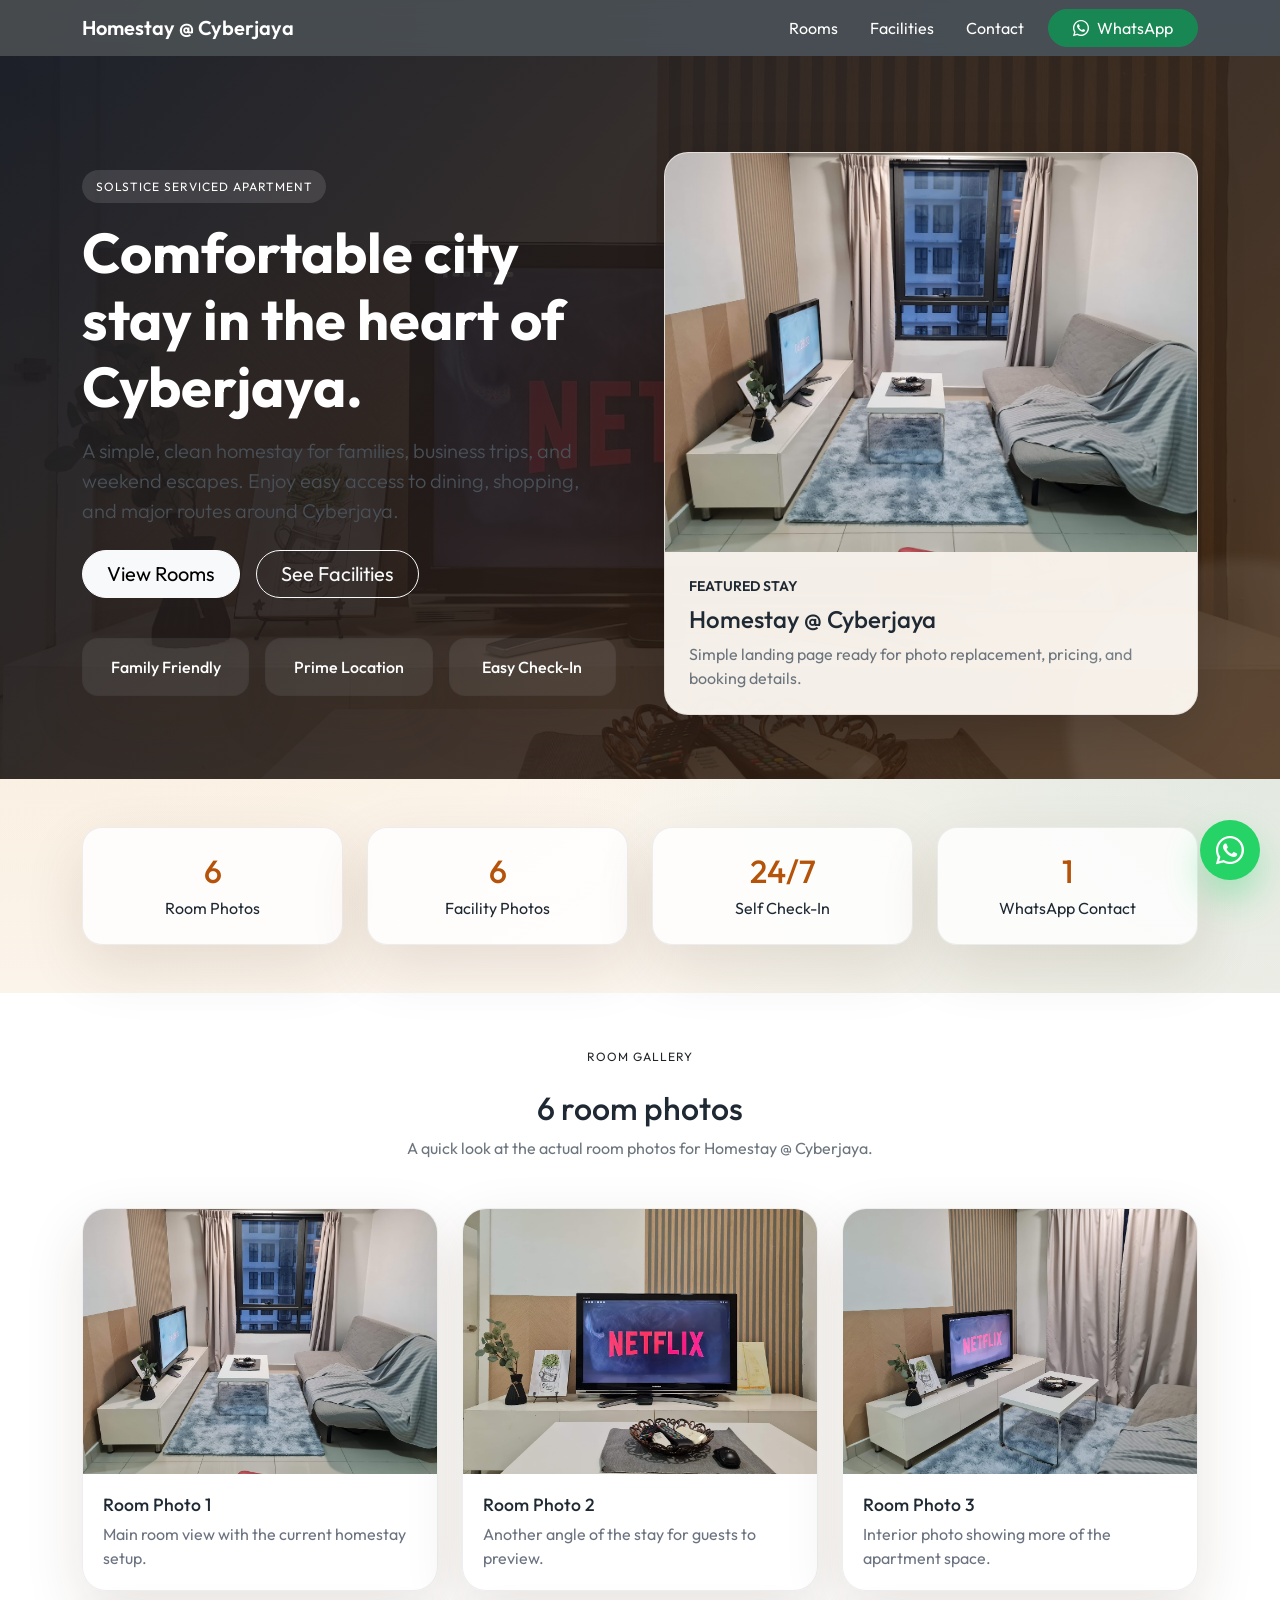
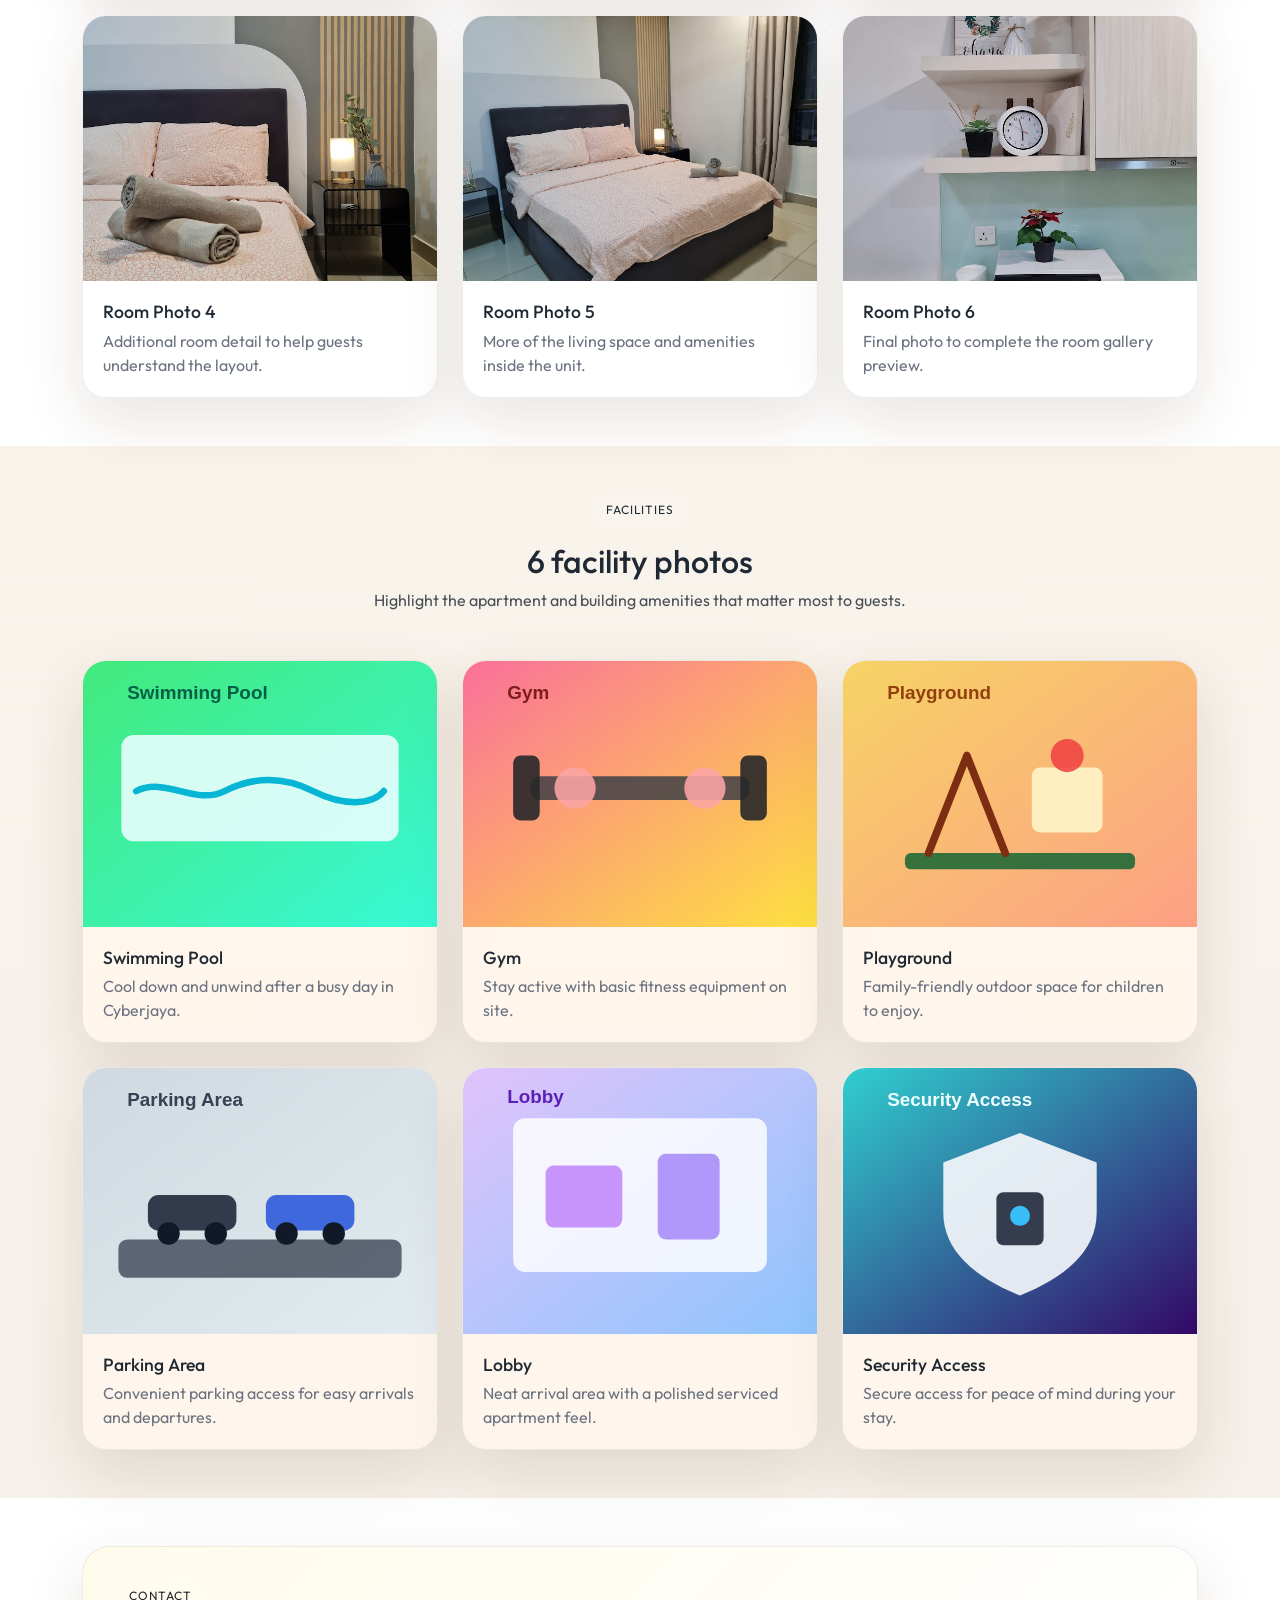
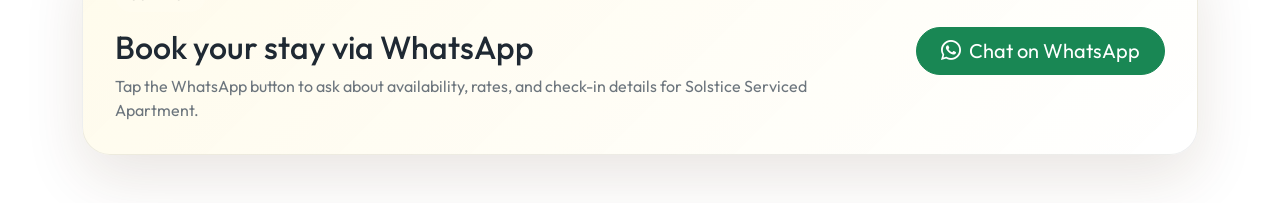
==== index.html @ a44ab960 "Add landing page for Homestay @ Cyberjaya with room and facility galleries" ====
<!doctype html>
<html lang="en">
<head>
  <meta charset="UTF-8">
  <meta name="viewport" content="width=device-width, initial-scale=1.0">
  <title>Homestay @ Cyberjaya | Solstice Serviced Apartment</title>
  <meta name="description" content="Simple landing page for Homestay @ Cyberjaya at Solstice Serviced Apartment with room and facility galleries.">
  <link rel="preconnect" href="https://fonts.googleapis.com">
  <link rel="preconnect" href="https://fonts.gstatic.com" crossorigin>
  <link href="https://fonts.googleapis.com/css2?family=Outfit:wght@300;400;500;600;700&display=swap" rel="stylesheet">
  <link href="https://cdn.jsdelivr.net/npm/bootstrap@5.3.3/dist/css/bootstrap.min.css" rel="stylesheet" integrity="sha384-QWTKZyjpPEjISv5WaRU9OFeRpok6YctnYmDr5pNlyT2bRjXh0JMhjY6hW+ALEwIH" crossorigin="anonymous">
  <link rel="stylesheet" href="https://cdn.jsdelivr.net/npm/bootstrap-icons@1.11.3/font/bootstrap-icons.min.css">
  <link rel="stylesheet" href="assets/css/style.css">
</head>
<body>
  <nav class="navbar navbar-expand-lg navbar-dark site-nav sticky-top">
    <div class="container">
      <a class="navbar-brand fw-semibold" href="#home">Homestay @ Cyberjaya</a>
      <button class="navbar-toggler" type="button" data-bs-toggle="collapse" data-bs-target="#mainNav" aria-controls="mainNav" aria-expanded="false" aria-label="Toggle navigation">
        <span class="navbar-toggler-icon"></span>
      </button>
      <div class="collapse navbar-collapse" id="mainNav">
        <ul class="navbar-nav ms-auto align-items-lg-center gap-lg-3">
          <li class="nav-item"><a class="nav-link" href="#rooms">Rooms</a></li>
          <li class="nav-item"><a class="nav-link" href="#facilities">Facilities</a></li>
          <li class="nav-item"><a class="nav-link" href="#contact">Contact</a></li>
          <li class="nav-item">
            <a class="btn btn-success rounded-pill px-4" href="https://wa.me/60123456789?text=Hi%2C%20I%20want%20to%20book%20Homestay%20%40%20Cyberjaya" target="_blank" rel="noopener noreferrer">
              <i class="bi bi-whatsapp me-2"></i>WhatsApp
            </a>
          </li>
        </ul>
      </div>
    </div>
  </nav>

  <header class="hero-section" id="home">
    <div class="container">
      <div class="row align-items-center g-5">
        <div class="col-lg-6">
          <span class="eyebrow">Solstice Serviced Apartment</span>
          <h1 class="display-4 fw-bold mt-3">Comfortable city stay in the heart of Cyberjaya.</h1>
          <p class="lead text-light-emphasis mt-3">A simple, clean homestay for families, business trips, and weekend escapes. Enjoy easy access to dining, shopping, and major routes around Cyberjaya.</p>
          <div class="d-flex flex-wrap gap-3 mt-4">
            <a class="btn btn-light btn-lg rounded-pill px-4" href="#rooms">View Rooms</a>
            <a class="btn btn-outline-light btn-lg rounded-pill px-4" href="#facilities">See Facilities</a>
          </div>
          <div class="hero-points row row-cols-1 row-cols-sm-3 g-3 mt-4">
            <div class="col"><div class="point-card">Family Friendly</div></div>
            <div class="col"><div class="point-card">Prime Location</div></div>
            <div class="col"><div class="point-card">Easy Check-In</div></div>
          </div>
        </div>
        <div class="col-lg-6">
          <div class="hero-card shadow-lg">
            <img src="assets/images/rooms/room-photo-1.jpg" class="img-fluid" alt="Room view at Homestay Cyberjaya">
            <div class="hero-card-body">
              <p class="mb-2 text-uppercase small fw-semibold">Featured Stay</p>
              <h2 class="h4 mb-2">Homestay @ Cyberjaya</h2>
              <p class="mb-0 text-secondary">Simple landing page ready for photo replacement, pricing, and booking details.</p>
            </div>
          </div>
        </div>
      </div>
    </div>
  </header>

  <main>
    <section class="py-5 section-pad">
      <div class="container">
        <div class="row g-4 text-center stats-row">
          <div class="col-6 col-md-3">
            <div class="stat-card">
              <h3>6</h3>
              <p class="mb-0">Room Photos</p>
            </div>
          </div>
          <div class="col-6 col-md-3">
            <div class="stat-card">
              <h3>6</h3>
              <p class="mb-0">Facility Photos</p>
            </div>
          </div>
          <div class="col-6 col-md-3">
            <div class="stat-card">
              <h3>24/7</h3>
              <p class="mb-0">Self Check-In</p>
            </div>
          </div>
          <div class="col-6 col-md-3">
            <div class="stat-card">
              <h3>1</h3>
              <p class="mb-0">WhatsApp Contact</p>
            </div>
          </div>
        </div>
      </div>
    </section>

    <section class="py-5 bg-white section-pad" id="rooms">
      <div class="container">
        <div class="section-heading text-center mx-auto mb-5">
          <span class="eyebrow text-dark">Room Gallery</span>
          <h2 class="mt-3">6 room photos</h2>
          <p class="text-secondary mb-0">A quick look at the actual room photos for Homestay @ Cyberjaya.</p>
        </div>
        <div class="row g-4">
          <div class="col-sm-6 col-lg-4"><div class="gallery-card"><img src="assets/images/rooms/room-photo-1.jpg" alt="Room photo 1"><div class="gallery-card-body"><h3>Room Photo 1</h3><p>Main room view with the current homestay setup.</p></div></div></div>
          <div class="col-sm-6 col-lg-4"><div class="gallery-card"><img src="assets/images/rooms/room-photo-2.jpg" alt="Room photo 2"><div class="gallery-card-body"><h3>Room Photo 2</h3><p>Another angle of the stay for guests to preview.</p></div></div></div>
          <div class="col-sm-6 col-lg-4"><div class="gallery-card"><img src="assets/images/rooms/room-photo-3.jpg" alt="Room photo 3"><div class="gallery-card-body"><h3>Room Photo 3</h3><p>Interior photo showing more of the apartment space.</p></div></div></div>
          <div class="col-sm-6 col-lg-4"><div class="gallery-card"><img src="assets/images/rooms/room-photo-4.jpg" alt="Room photo 4"><div class="gallery-card-body"><h3>Room Photo 4</h3><p>Additional room detail to help guests understand the layout.</p></div></div></div>
          <div class="col-sm-6 col-lg-4"><div class="gallery-card"><img src="assets/images/rooms/room-photo-5.jpg" alt="Room photo 5"><div class="gallery-card-body"><h3>Room Photo 5</h3><p>More of the living space and amenities inside the unit.</p></div></div></div>
          <div class="col-sm-6 col-lg-4"><div class="gallery-card"><img src="assets/images/rooms/room-photo-6.jpg" alt="Room photo 6"><div class="gallery-card-body"><h3>Room Photo 6</h3><p>Final photo to complete the room gallery preview.</p></div></div></div>
        </div>
      </div>
    </section>

    <section class="py-5 section-pad" id="facilities">
      <div class="container">
        <div class="section-heading text-center mx-auto mb-5">
          <span class="eyebrow">Facilities</span>
          <h2 class="mt-3">6 facility photos</h2>
          <p class="text-light-emphasis mb-0">Highlight the apartment and building amenities that matter most to guests.</p>
        </div>
        <div class="row g-4">
          <div class="col-sm-6 col-lg-4"><div class="gallery-card facility-card"><img src="assets/images/facilities/facility-1.svg" alt="Swimming pool"><div class="gallery-card-body"><h3>Swimming Pool</h3><p>Cool down and unwind after a busy day in Cyberjaya.</p></div></div></div>
          <div class="col-sm-6 col-lg-4"><div class="gallery-card facility-card"><img src="assets/images/facilities/facility-2.svg" alt="Gym"><div class="gallery-card-body"><h3>Gym</h3><p>Stay active with basic fitness equipment on site.</p></div></div></div>
          <div class="col-sm-6 col-lg-4"><div class="gallery-card facility-card"><img src="assets/images/facilities/facility-3.svg" alt="Playground"><div class="gallery-card-body"><h3>Playground</h3><p>Family-friendly outdoor space for children to enjoy.</p></div></div></div>
          <div class="col-sm-6 col-lg-4"><div class="gallery-card facility-card"><img src="assets/images/facilities/facility-4.svg" alt="Parking"><div class="gallery-card-body"><h3>Parking Area</h3><p>Convenient parking access for easy arrivals and departures.</p></div></div></div>
          <div class="col-sm-6 col-lg-4"><div class="gallery-card facility-card"><img src="assets/images/facilities/facility-5.svg" alt="Lobby"><div class="gallery-card-body"><h3>Lobby</h3><p>Neat arrival area with a polished serviced apartment feel.</p></div></div></div>
          <div class="col-sm-6 col-lg-4"><div class="gallery-card facility-card"><img src="assets/images/facilities/facility-6.svg" alt="Security"><div class="gallery-card-body"><h3>Security Access</h3><p>Secure access for peace of mind during your stay.</p></div></div></div>
        </div>
      </div>
    </section>

    <section class="py-5 bg-white section-pad" id="contact">
      <div class="container">
        <div class="contact-card">
          <div class="row align-items-center g-4">
            <div class="col-lg-8">
              <span class="eyebrow text-dark">Contact</span>
              <h2 class="mt-3">Book your stay via WhatsApp</h2>
              <p class="text-secondary mb-0">Tap the WhatsApp button to ask about availability, rates, and check-in details for Solstice Serviced Apartment.</p>
            </div>
            <div class="col-lg-4 text-lg-end">
              <a class="btn btn-success btn-lg rounded-pill px-4" href="https://wa.me/60123456789?text=Hi%2C%20I%20want%20to%20book%20Homestay%20%40%20Cyberjaya" target="_blank" rel="noopener noreferrer">
                <i class="bi bi-whatsapp me-2"></i>Chat on WhatsApp
              </a>
            </div>
          </div>
        </div>
      </div>
    </section>
  </main>

  <a class="floating-whatsapp" href="https://wa.me/60123456789?text=Hi%2C%20I%20want%20to%20book%20Homestay%20%40%20Cyberjaya" target="_blank" rel="noopener noreferrer" aria-label="Contact via WhatsApp">
    <i class="bi bi-whatsapp"></i>
  </a>

  <script src="https://cdn.jsdelivr.net/npm/bootstrap@5.3.3/dist/js/bootstrap.bundle.min.js" integrity="sha384-YvpcrYf0tY3lHB60NNkmXc5s9fDVZLESaAA55NDzOxhy9GkcIdslK1eN7N6jIeHz" crossorigin="anonymous"></script>
</body>
</html>
---- assets/css/style.css ----
:root {
  --bg: #f4efe8;
  --bg-soft: #fffaf4;
  --text: #1f2933;
  --muted: #6b7280;
  --accent: #d97706;
  --accent-dark: #b45309;
  --card: rgba(255, 255, 255, 0.82);
  --line: rgba(31, 41, 51, 0.08);
  --shadow: 0 22px 60px rgba(70, 43, 16, 0.12);
}

body {
  font-family: "Outfit", sans-serif;
  color: var(--text);
  background:
    radial-gradient(circle at top left, rgba(217, 119, 6, 0.18), transparent 30%),
    radial-gradient(circle at right 20%, rgba(15, 118, 110, 0.12), transparent 24%),
    linear-gradient(180deg, #fff9f1 0%, var(--bg) 100%);
}

.site-nav {
  background: rgba(31, 41, 51, 0.82);
  backdrop-filter: blur(10px);
}

.navbar-brand,
.nav-link {
  color: #fff !important;
}

.hero-section {
  position: relative;
  padding: 6rem 0 4rem;
  color: #fff;
  background:
    linear-gradient(135deg, rgba(20, 24, 34, 0.94), rgba(64, 36, 13, 0.82)),
    url("../images/rooms/room-photo-2.jpg") center/cover no-repeat;
  overflow: hidden;
}

.hero-section::after {
  content: "";
  position: absolute;
  inset: auto -10% -120px auto;
  width: 340px;
  height: 340px;
  border-radius: 50%;
  background: rgba(255, 255, 255, 0.08);
  filter: blur(6px);
}

.eyebrow {
  display: inline-block;
  padding: 0.45rem 0.85rem;
  border-radius: 999px;
  background: rgba(255, 255, 255, 0.12);
  letter-spacing: 0.08em;
  font-size: 0.75rem;
  text-transform: uppercase;
}

.hero-card,
.gallery-card,
.contact-card,
.stat-card,
.point-card {
  border: 1px solid var(--line);
  box-shadow: var(--shadow);
}

.hero-card {
  background: rgba(255, 250, 244, 0.95);
  border-radius: 1.5rem;
  overflow: hidden;
}

.hero-card img {
  display: block;
  width: 100%;
  height: auto;
}

.hero-card-body {
  padding: 1.5rem;
  color: var(--text);
}

.hero-points .point-card {
  padding: 1rem;
  border-radius: 1rem;
  background: rgba(255, 255, 255, 0.08);
  text-align: center;
  font-weight: 500;
}

.section-pad {
  padding-top: 1rem;
  padding-bottom: 1rem;
}

.section-heading {
  max-width: 42rem;
}

.stat-card {
  height: 100%;
  padding: 1.5rem;
  border-radius: 1.25rem;
  background: var(--card);
}

.stat-card h3 {
  font-size: 2rem;
  margin-bottom: 0.35rem;
  color: var(--accent-dark);
}

.gallery-card {
  height: 100%;
  overflow: hidden;
  border-radius: 1.5rem;
  background: rgba(255, 255, 255, 0.92);
  transition: transform 0.25s ease, box-shadow 0.25s ease;
}

.gallery-card:hover {
  transform: translateY(-6px);
  box-shadow: 0 28px 60px rgba(31, 41, 51, 0.16);
}

.gallery-card img {
  width: 100%;
  display: block;
  aspect-ratio: 4 / 3;
  object-fit: cover;
}

.gallery-card-body {
  padding: 1.25rem;
}

.gallery-card-body h3 {
  font-size: 1.1rem;
  margin-bottom: 0.4rem;
}

.gallery-card-body p {
  margin-bottom: 0;
  color: var(--muted);
}

.facility-card {
  background: rgba(255, 247, 237, 0.9);
}

.contact-card {
  padding: 2rem;
  border-radius: 1.75rem;
  background:
    linear-gradient(135deg, rgba(255, 251, 235, 0.98), rgba(255, 255, 255, 0.94));
}

.floating-whatsapp {
  position: fixed;
  right: 1.25rem;
  bottom: 1.25rem;
  width: 60px;
  height: 60px;
  display: inline-flex;
  align-items: center;
  justify-content: center;
  border-radius: 50%;
  background: #25d366;
  color: #fff;
  font-size: 1.75rem;
  text-decoration: none;
  box-shadow: 0 18px 35px rgba(37, 211, 102, 0.35);
  z-index: 1050;
}

.floating-whatsapp:hover {
  color: #fff;
  background: #1ea952;
}

@media (max-width: 991.98px) {
  .hero-section {
    padding-top: 4.5rem;
  }
}

@media (max-width: 575.98px) {
  .hero-section {
    padding-bottom: 3rem;
  }

  .contact-card,
  .stat-card,
  .hero-card-body,
  .gallery-card-body {
    padding: 1.1rem;
  }

  .floating-whatsapp {
    right: 1rem;
    bottom: 1rem;
    width: 56px;
    height: 56px;
  }
}
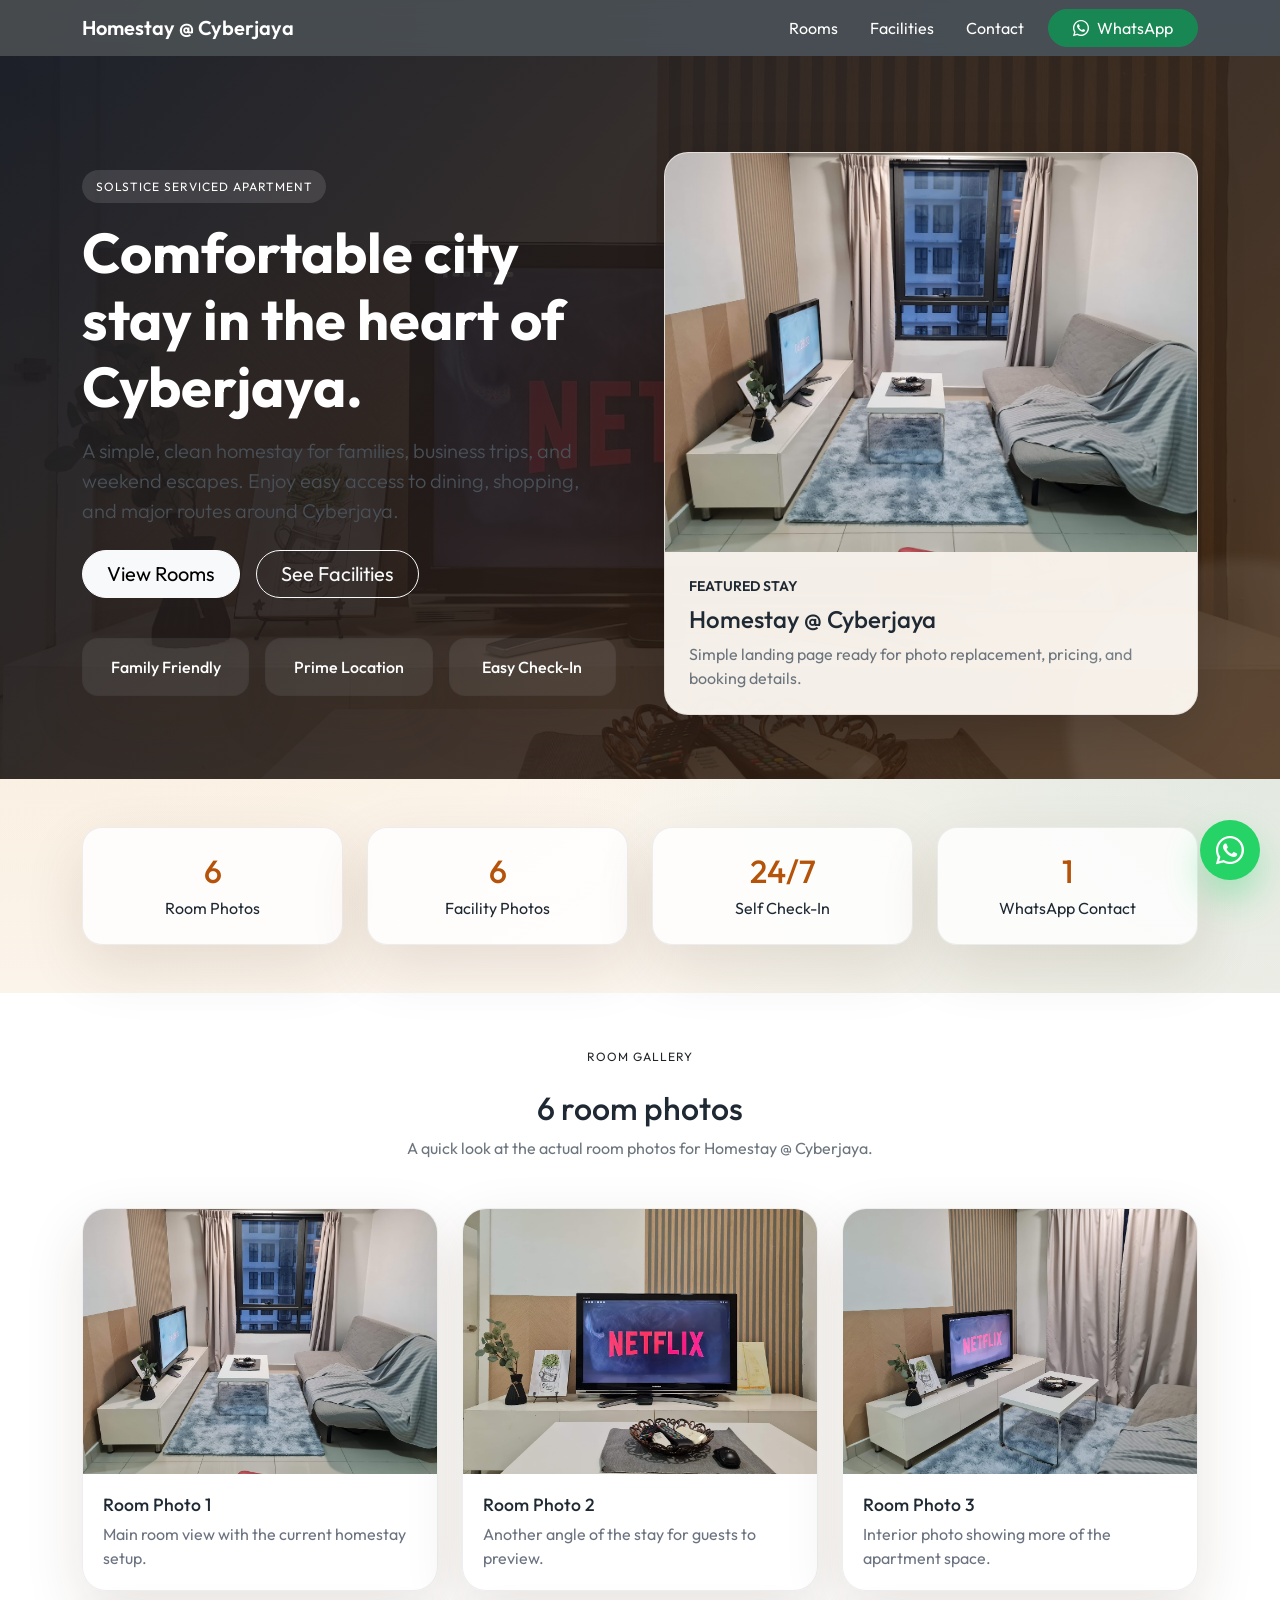
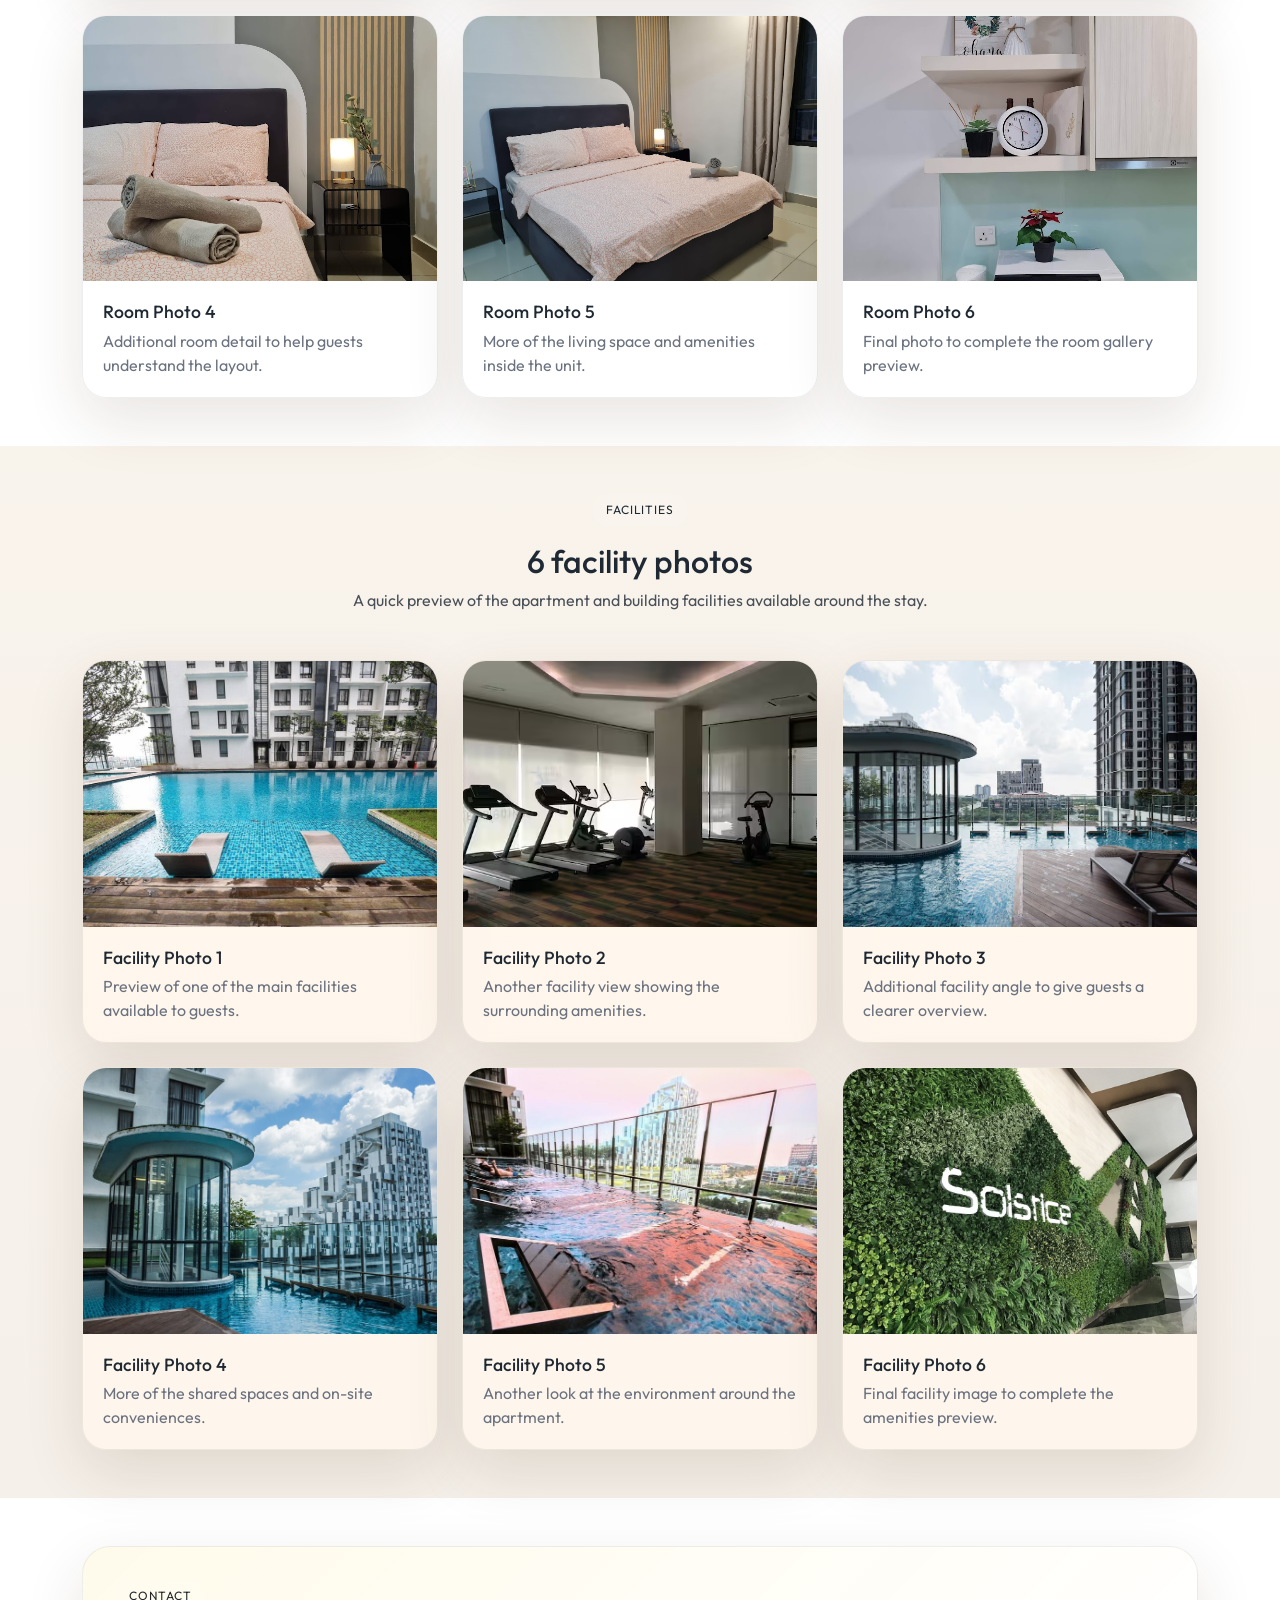
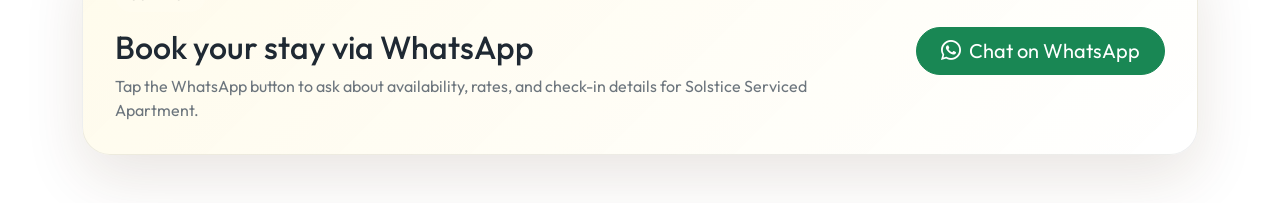
==== commit d8209e74: "Add placeholder SVG images for various facilities - Created facility-1.svg for Swimming Pool with gr" ====
--- a/index.html
+++ b/index.html
@@ -120,15 +120,15 @@
         <div class="section-heading text-center mx-auto mb-5">
           <span class="eyebrow">Facilities</span>
           <h2 class="mt-3">6 facility photos</h2>
-          <p class="text-light-emphasis mb-0">Highlight the apartment and building amenities that matter most to guests.</p>
+          <p class="text-light-emphasis mb-0">A quick preview of the apartment and building facilities available around the stay.</p>
         </div>
         <div class="row g-4">
-          <div class="col-sm-6 col-lg-4"><div class="gallery-card facility-card"><img src="assets/images/facilities/facility-1.svg" alt="Swimming pool"><div class="gallery-card-body"><h3>Swimming Pool</h3><p>Cool down and unwind after a busy day in Cyberjaya.</p></div></div></div>
-          <div class="col-sm-6 col-lg-4"><div class="gallery-card facility-card"><img src="assets/images/facilities/facility-2.svg" alt="Gym"><div class="gallery-card-body"><h3>Gym</h3><p>Stay active with basic fitness equipment on site.</p></div></div></div>
-          <div class="col-sm-6 col-lg-4"><div class="gallery-card facility-card"><img src="assets/images/facilities/facility-3.svg" alt="Playground"><div class="gallery-card-body"><h3>Playground</h3><p>Family-friendly outdoor space for children to enjoy.</p></div></div></div>
-          <div class="col-sm-6 col-lg-4"><div class="gallery-card facility-card"><img src="assets/images/facilities/facility-4.svg" alt="Parking"><div class="gallery-card-body"><h3>Parking Area</h3><p>Convenient parking access for easy arrivals and departures.</p></div></div></div>
-          <div class="col-sm-6 col-lg-4"><div class="gallery-card facility-card"><img src="assets/images/facilities/facility-5.svg" alt="Lobby"><div class="gallery-card-body"><h3>Lobby</h3><p>Neat arrival area with a polished serviced apartment feel.</p></div></div></div>
-          <div class="col-sm-6 col-lg-4"><div class="gallery-card facility-card"><img src="assets/images/facilities/facility-6.svg" alt="Security"><div class="gallery-card-body"><h3>Security Access</h3><p>Secure access for peace of mind during your stay.</p></div></div></div>
+          <div class="col-sm-6 col-lg-4"><div class="gallery-card facility-card"><img src="assets/images/facilities/facility-photo-1.jpg" alt="Facility photo 1"><div class="gallery-card-body"><h3>Facility Photo 1</h3><p>Preview of one of the main facilities available to guests.</p></div></div></div>
+          <div class="col-sm-6 col-lg-4"><div class="gallery-card facility-card"><img src="assets/images/facilities/facility-photo-2.avif" alt="Facility photo 2"><div class="gallery-card-body"><h3>Facility Photo 2</h3><p>Another facility view showing the surrounding amenities.</p></div></div></div>
+          <div class="col-sm-6 col-lg-4"><div class="gallery-card facility-card"><img src="assets/images/facilities/facility-photo-3.jpg" alt="Facility photo 3"><div class="gallery-card-body"><h3>Facility Photo 3</h3><p>Additional facility angle to give guests a clearer overview.</p></div></div></div>
+          <div class="col-sm-6 col-lg-4"><div class="gallery-card facility-card"><img src="assets/images/facilities/facility-photo-4.jpg" alt="Facility photo 4"><div class="gallery-card-body"><h3>Facility Photo 4</h3><p>More of the shared spaces and on-site conveniences.</p></div></div></div>
+          <div class="col-sm-6 col-lg-4"><div class="gallery-card facility-card"><img src="assets/images/facilities/facility-photo-5.jpg" alt="Facility photo 5"><div class="gallery-card-body"><h3>Facility Photo 5</h3><p>Another look at the environment around the apartment.</p></div></div></div>
+          <div class="col-sm-6 col-lg-4"><div class="gallery-card facility-card"><img src="assets/images/facilities/facility-photo-6.jpeg" alt="Facility photo 6"><div class="gallery-card-body"><h3>Facility Photo 6</h3><p>Final facility image to complete the amenities preview.</p></div></div></div>
         </div>
       </div>
     </section>
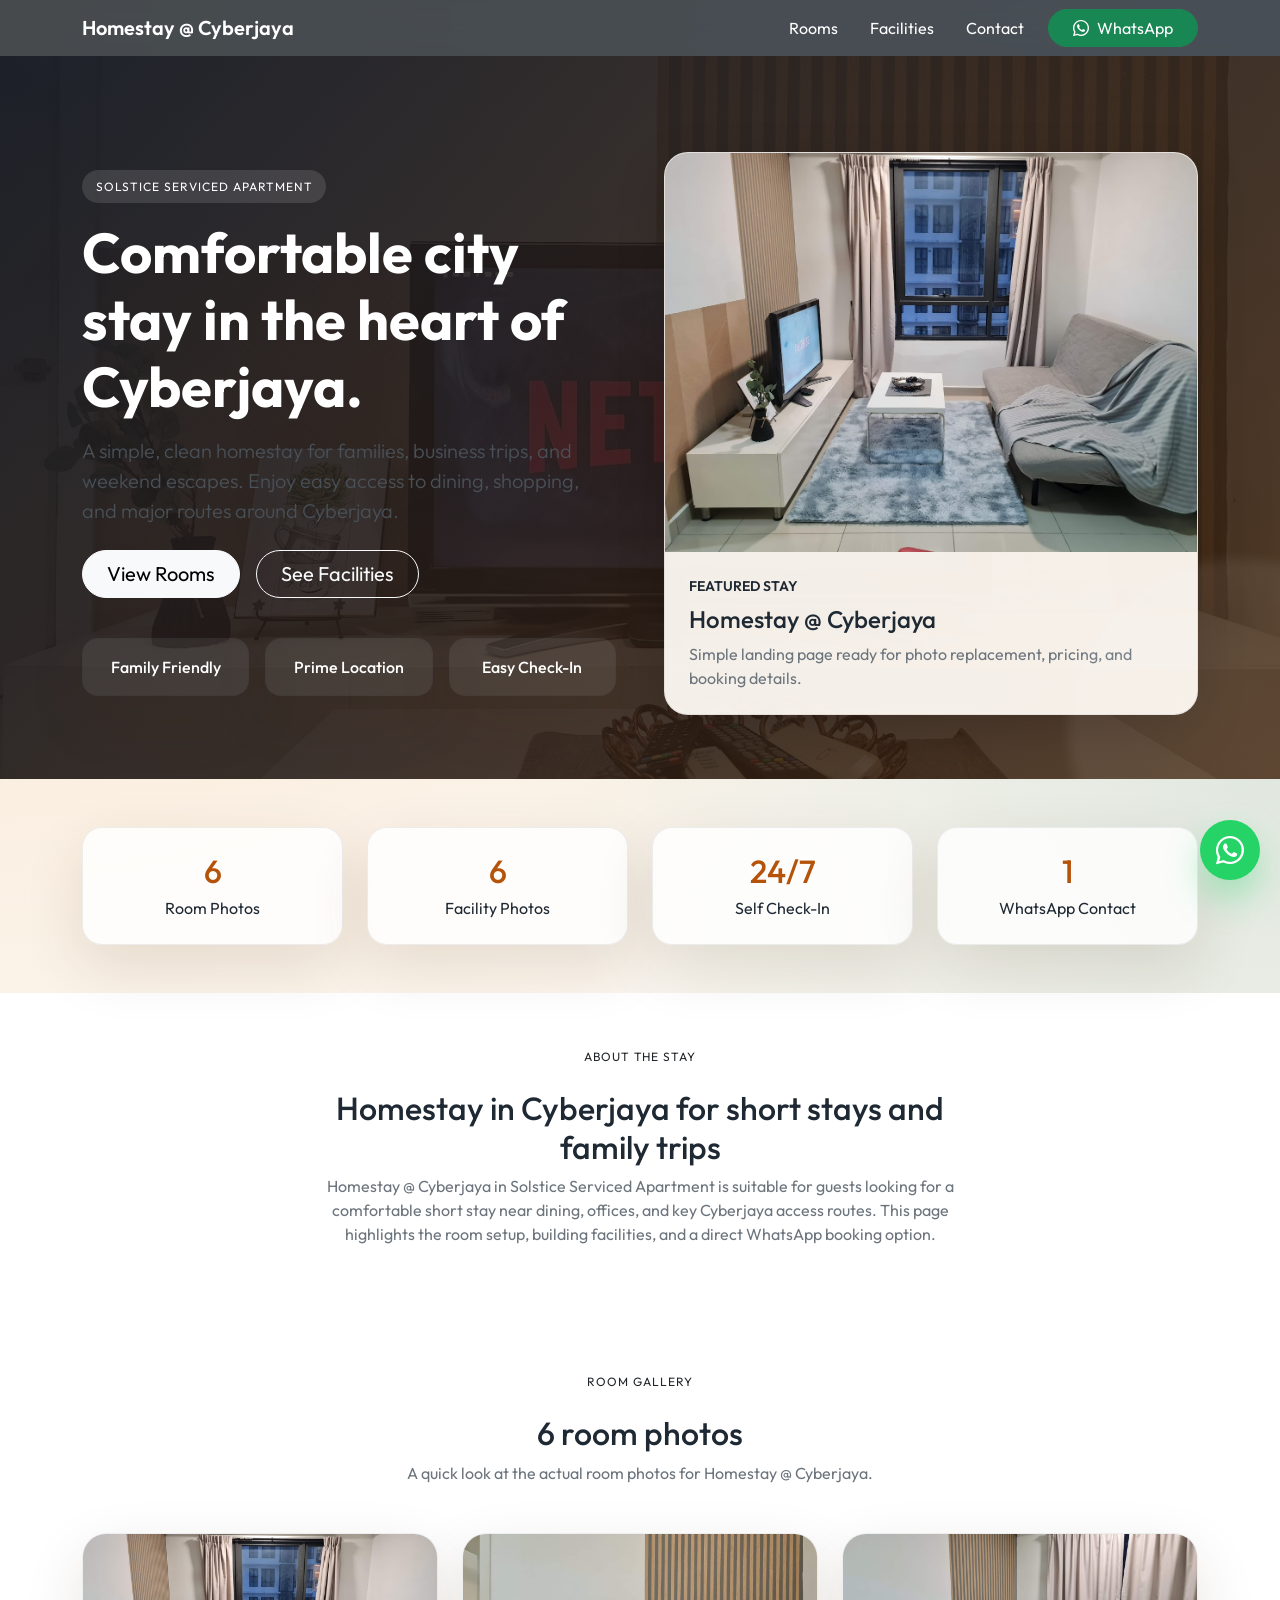
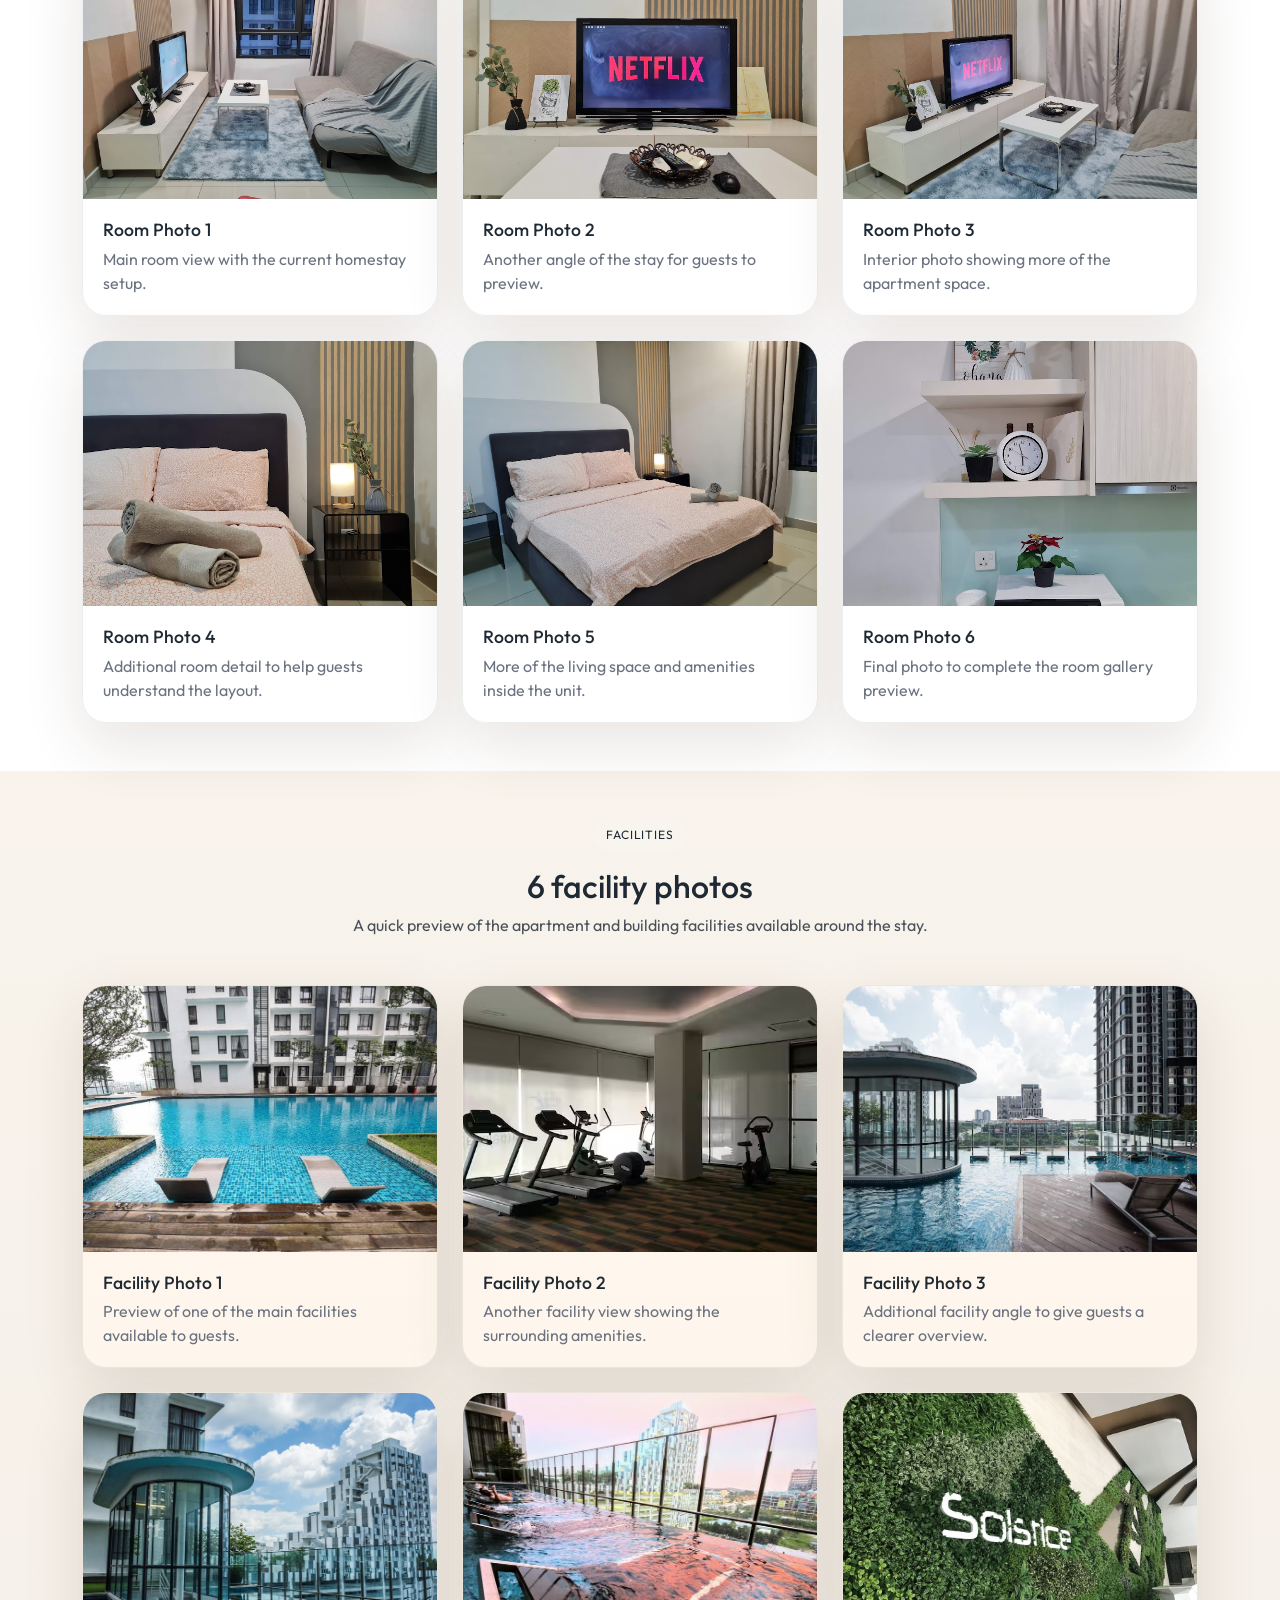
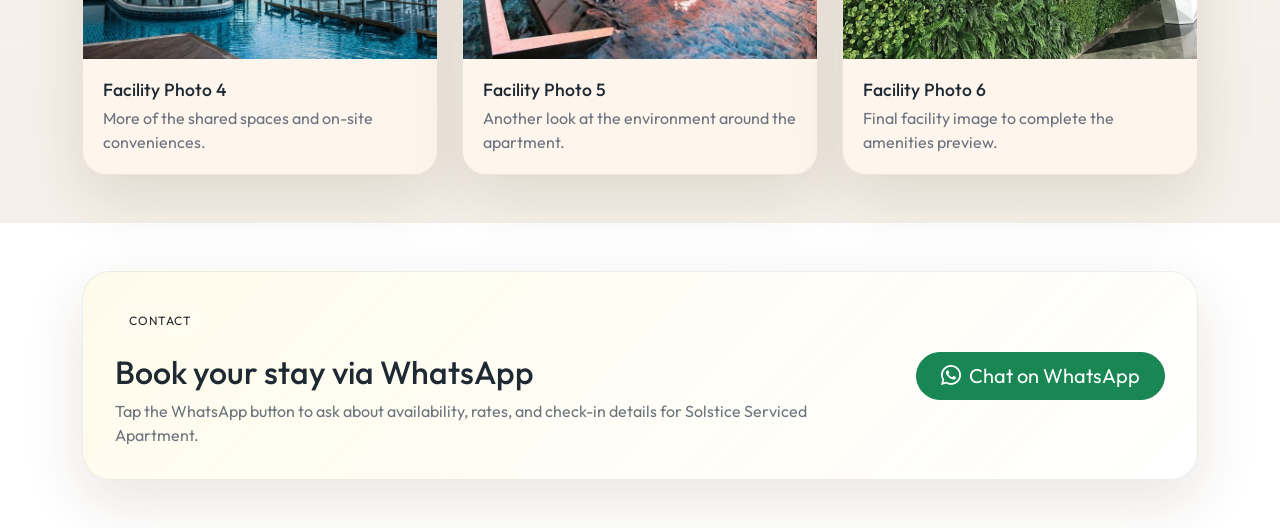
==== commit 423d7f26: "Enhance landing page with improved metadata, structured data, and additional content for better SEO " ====
--- a/index.html
+++ b/index.html
@@ -3,14 +3,59 @@
 <head>
   <meta charset="UTF-8">
   <meta name="viewport" content="width=device-width, initial-scale=1.0">
-  <title>Homestay @ Cyberjaya | Solstice Serviced Apartment</title>
-  <meta name="description" content="Simple landing page for Homestay @ Cyberjaya at Solstice Serviced Apartment with room and facility galleries.">
+  <title>Homestay @ Cyberjaya, Solstice Serviced Apartment</title>
+  <meta name="description" content="Homestay @ Cyberjaya at Solstice Serviced Apartment with room photos, facility photos, and WhatsApp booking for family trips, work stays, and short getaways.">
+  <meta name="robots" content="index, follow, max-image-preview:large">
+  <meta name="keywords" content="Homestay Cyberjaya, Solstice Serviced Apartment, Cyberjaya homestay, short stay Cyberjaya, family homestay Cyberjaya, Cyberjaya accommodation">
+  <meta name="theme-color" content="#1f2933">
+  <meta property="og:type" content="website">
+  <meta property="og:title" content="Homestay @ Cyberjaya, Solstice Serviced Apartment">
+  <meta property="og:description" content="Stay at Homestay @ Cyberjaya in Solstice Serviced Apartment. View rooms, facilities, and book via WhatsApp.">
+  <meta property="og:locale" content="en_MY">
+  <meta property="og:image" content="assets/images/rooms/room-photo-1.jpg">
+  <meta name="twitter:card" content="summary_large_image">
+  <meta name="twitter:title" content="Homestay @ Cyberjaya, Solstice Serviced Apartment">
+  <meta name="twitter:description" content="Room gallery, facilities, and WhatsApp booking for a Cyberjaya stay.">
+  <meta name="twitter:image" content="assets/images/rooms/room-photo-1.jpg">
   <link rel="preconnect" href="https://fonts.googleapis.com">
   <link rel="preconnect" href="https://fonts.gstatic.com" crossorigin>
+  <link rel="preload" as="image" href="assets/images/rooms/room-photo-1.jpg">
   <link href="https://fonts.googleapis.com/css2?family=Outfit:wght@300;400;500;600;700&display=swap" rel="stylesheet">
   <link href="https://cdn.jsdelivr.net/npm/bootstrap@5.3.3/dist/css/bootstrap.min.css" rel="stylesheet" integrity="sha384-QWTKZyjpPEjISv5WaRU9OFeRpok6YctnYmDr5pNlyT2bRjXh0JMhjY6hW+ALEwIH" crossorigin="anonymous">
   <link rel="stylesheet" href="https://cdn.jsdelivr.net/npm/bootstrap-icons@1.11.3/font/bootstrap-icons.min.css">
   <link rel="stylesheet" href="assets/css/style.css">
+  <script type="application/ld+json">
+    {
+      "@context": "https://schema.org",
+      "@type": "LodgingBusiness",
+      "name": "Homestay @ Cyberjaya",
+      "description": "Homestay at Solstice Serviced Apartment in Cyberjaya with room gallery, facility gallery, and WhatsApp booking.",
+      "image": "assets/images/rooms/room-photo-1.jpg",
+      "address": {
+        "@type": "PostalAddress",
+        "addressLocality": "Cyberjaya",
+        "addressRegion": "Selangor",
+        "addressCountry": "MY"
+      },
+      "amenityFeature": [
+        {
+          "@type": "LocationFeatureSpecification",
+          "name": "Room Gallery",
+          "value": true
+        },
+        {
+          "@type": "LocationFeatureSpecification",
+          "name": "Facilities",
+          "value": true
+        },
+        {
+          "@type": "LocationFeatureSpecification",
+          "name": "WhatsApp Booking",
+          "value": true
+        }
+      ]
+    }
+  </script>
 </head>
 <body>
   <nav class="navbar navbar-expand-lg navbar-dark site-nav sticky-top">
@@ -53,7 +98,7 @@
         </div>
         <div class="col-lg-6">
           <div class="hero-card shadow-lg">
-            <img src="assets/images/rooms/room-photo-1.jpg" class="img-fluid" alt="Room view at Homestay Cyberjaya">
+            <img src="assets/images/rooms/room-photo-1.jpg" class="img-fluid" alt="Room view at Homestay Cyberjaya in Solstice Serviced Apartment" fetchpriority="high">
             <div class="hero-card-body">
               <p class="mb-2 text-uppercase small fw-semibold">Featured Stay</p>
               <h2 class="h4 mb-2">Homestay @ Cyberjaya</h2>
@@ -97,6 +142,16 @@
       </div>
     </section>
 
+    <section class="py-5 bg-white section-pad" id="about">
+      <div class="container">
+        <div class="section-heading mx-auto text-center mb-4">
+          <span class="eyebrow text-dark">About The Stay</span>
+          <h2 class="mt-3">Homestay in Cyberjaya for short stays and family trips</h2>
+          <p class="text-secondary mb-0">Homestay @ Cyberjaya in Solstice Serviced Apartment is suitable for guests looking for a comfortable short stay near dining, offices, and key Cyberjaya access routes. This page highlights the room setup, building facilities, and a direct WhatsApp booking option.</p>
+        </div>
+      </div>
+    </section>
+
     <section class="py-5 bg-white section-pad" id="rooms">
       <div class="container">
         <div class="section-heading text-center mx-auto mb-5">
@@ -105,12 +160,12 @@
           <p class="text-secondary mb-0">A quick look at the actual room photos for Homestay @ Cyberjaya.</p>
         </div>
         <div class="row g-4">
-          <div class="col-sm-6 col-lg-4"><div class="gallery-card"><img src="assets/images/rooms/room-photo-1.jpg" alt="Room photo 1"><div class="gallery-card-body"><h3>Room Photo 1</h3><p>Main room view with the current homestay setup.</p></div></div></div>
-          <div class="col-sm-6 col-lg-4"><div class="gallery-card"><img src="assets/images/rooms/room-photo-2.jpg" alt="Room photo 2"><div class="gallery-card-body"><h3>Room Photo 2</h3><p>Another angle of the stay for guests to preview.</p></div></div></div>
-          <div class="col-sm-6 col-lg-4"><div class="gallery-card"><img src="assets/images/rooms/room-photo-3.jpg" alt="Room photo 3"><div class="gallery-card-body"><h3>Room Photo 3</h3><p>Interior photo showing more of the apartment space.</p></div></div></div>
-          <div class="col-sm-6 col-lg-4"><div class="gallery-card"><img src="assets/images/rooms/room-photo-4.jpg" alt="Room photo 4"><div class="gallery-card-body"><h3>Room Photo 4</h3><p>Additional room detail to help guests understand the layout.</p></div></div></div>
-          <div class="col-sm-6 col-lg-4"><div class="gallery-card"><img src="assets/images/rooms/room-photo-5.jpg" alt="Room photo 5"><div class="gallery-card-body"><h3>Room Photo 5</h3><p>More of the living space and amenities inside the unit.</p></div></div></div>
-          <div class="col-sm-6 col-lg-4"><div class="gallery-card"><img src="assets/images/rooms/room-photo-6.jpg" alt="Room photo 6"><div class="gallery-card-body"><h3>Room Photo 6</h3><p>Final photo to complete the room gallery preview.</p></div></div></div>
+          <div class="col-sm-6 col-lg-4"><div class="gallery-card"><img src="assets/images/rooms/room-photo-1.jpg" alt="Bedroom and interior view at Homestay Cyberjaya" loading="lazy" decoding="async"><div class="gallery-card-body"><h3>Room Photo 1</h3><p>Main room view with the current homestay setup.</p></div></div></div>
+          <div class="col-sm-6 col-lg-4"><div class="gallery-card"><img src="assets/images/rooms/room-photo-2.jpg" alt="Additional room angle at Solstice Serviced Apartment Cyberjaya" loading="lazy" decoding="async"><div class="gallery-card-body"><h3>Room Photo 2</h3><p>Another angle of the stay for guests to preview.</p></div></div></div>
+          <div class="col-sm-6 col-lg-4"><div class="gallery-card"><img src="assets/images/rooms/room-photo-3.jpg" alt="Interior apartment space at Homestay Cyberjaya" loading="lazy" decoding="async"><div class="gallery-card-body"><h3>Room Photo 3</h3><p>Interior photo showing more of the apartment space.</p></div></div></div>
+          <div class="col-sm-6 col-lg-4"><div class="gallery-card"><img src="assets/images/rooms/room-photo-4.jpg" alt="Room detail inside Homestay Cyberjaya" loading="lazy" decoding="async"><div class="gallery-card-body"><h3>Room Photo 4</h3><p>Additional room detail to help guests understand the layout.</p></div></div></div>
+          <div class="col-sm-6 col-lg-4"><div class="gallery-card"><img src="assets/images/rooms/room-photo-5.jpg" alt="Living space and amenities inside the Cyberjaya homestay" loading="lazy" decoding="async"><div class="gallery-card-body"><h3>Room Photo 5</h3><p>More of the living space and amenities inside the unit.</p></div></div></div>
+          <div class="col-sm-6 col-lg-4"><div class="gallery-card"><img src="assets/images/rooms/room-photo-6.jpg" alt="Another interior view of Homestay at Solstice Serviced Apartment" loading="lazy" decoding="async"><div class="gallery-card-body"><h3>Room Photo 6</h3><p>Final photo to complete the room gallery preview.</p></div></div></div>
         </div>
       </div>
     </section>
@@ -123,12 +178,12 @@
           <p class="text-light-emphasis mb-0">A quick preview of the apartment and building facilities available around the stay.</p>
         </div>
         <div class="row g-4">
-          <div class="col-sm-6 col-lg-4"><div class="gallery-card facility-card"><img src="assets/images/facilities/facility-photo-1.jpg" alt="Facility photo 1"><div class="gallery-card-body"><h3>Facility Photo 1</h3><p>Preview of one of the main facilities available to guests.</p></div></div></div>
-          <div class="col-sm-6 col-lg-4"><div class="gallery-card facility-card"><img src="assets/images/facilities/facility-photo-2.avif" alt="Facility photo 2"><div class="gallery-card-body"><h3>Facility Photo 2</h3><p>Another facility view showing the surrounding amenities.</p></div></div></div>
-          <div class="col-sm-6 col-lg-4"><div class="gallery-card facility-card"><img src="assets/images/facilities/facility-photo-3.jpg" alt="Facility photo 3"><div class="gallery-card-body"><h3>Facility Photo 3</h3><p>Additional facility angle to give guests a clearer overview.</p></div></div></div>
-          <div class="col-sm-6 col-lg-4"><div class="gallery-card facility-card"><img src="assets/images/facilities/facility-photo-4.jpg" alt="Facility photo 4"><div class="gallery-card-body"><h3>Facility Photo 4</h3><p>More of the shared spaces and on-site conveniences.</p></div></div></div>
-          <div class="col-sm-6 col-lg-4"><div class="gallery-card facility-card"><img src="assets/images/facilities/facility-photo-5.jpg" alt="Facility photo 5"><div class="gallery-card-body"><h3>Facility Photo 5</h3><p>Another look at the environment around the apartment.</p></div></div></div>
-          <div class="col-sm-6 col-lg-4"><div class="gallery-card facility-card"><img src="assets/images/facilities/facility-photo-6.jpeg" alt="Facility photo 6"><div class="gallery-card-body"><h3>Facility Photo 6</h3><p>Final facility image to complete the amenities preview.</p></div></div></div>
+          <div class="col-sm-6 col-lg-4"><div class="gallery-card facility-card"><img src="assets/images/facilities/facility-photo-1.jpg" alt="Facility view at Solstice Serviced Apartment Cyberjaya" loading="lazy" decoding="async"><div class="gallery-card-body"><h3>Facility Photo 1</h3><p>Preview of one of the main facilities available to guests.</p></div></div></div>
+          <div class="col-sm-6 col-lg-4"><div class="gallery-card facility-card"><img src="assets/images/facilities/facility-photo-2.avif" alt="Shared facility area near Homestay Cyberjaya" loading="lazy" decoding="async"><div class="gallery-card-body"><h3>Facility Photo 2</h3><p>Another facility view showing the surrounding amenities.</p></div></div></div>
+          <div class="col-sm-6 col-lg-4"><div class="gallery-card facility-card"><img src="assets/images/facilities/facility-photo-3.jpg" alt="Apartment facility and amenity view in Cyberjaya" loading="lazy" decoding="async"><div class="gallery-card-body"><h3>Facility Photo 3</h3><p>Additional facility angle to give guests a clearer overview.</p></div></div></div>
+          <div class="col-sm-6 col-lg-4"><div class="gallery-card facility-card"><img src="assets/images/facilities/facility-photo-4.jpg" alt="On-site shared space at Solstice Serviced Apartment" loading="lazy" decoding="async"><div class="gallery-card-body"><h3>Facility Photo 4</h3><p>More of the shared spaces and on-site conveniences.</p></div></div></div>
+          <div class="col-sm-6 col-lg-4"><div class="gallery-card facility-card"><img src="assets/images/facilities/facility-photo-5.jpg" alt="Environment and facilities around the Cyberjaya homestay" loading="lazy" decoding="async"><div class="gallery-card-body"><h3>Facility Photo 5</h3><p>Another look at the environment around the apartment.</p></div></div></div>
+          <div class="col-sm-6 col-lg-4"><div class="gallery-card facility-card"><img src="assets/images/facilities/facility-photo-6.jpeg" alt="Building facility preview for Homestay at Cyberjaya" loading="lazy" decoding="async"><div class="gallery-card-body"><h3>Facility Photo 6</h3><p>Final facility image to complete the amenities preview.</p></div></div></div>
         </div>
       </div>
     </section>
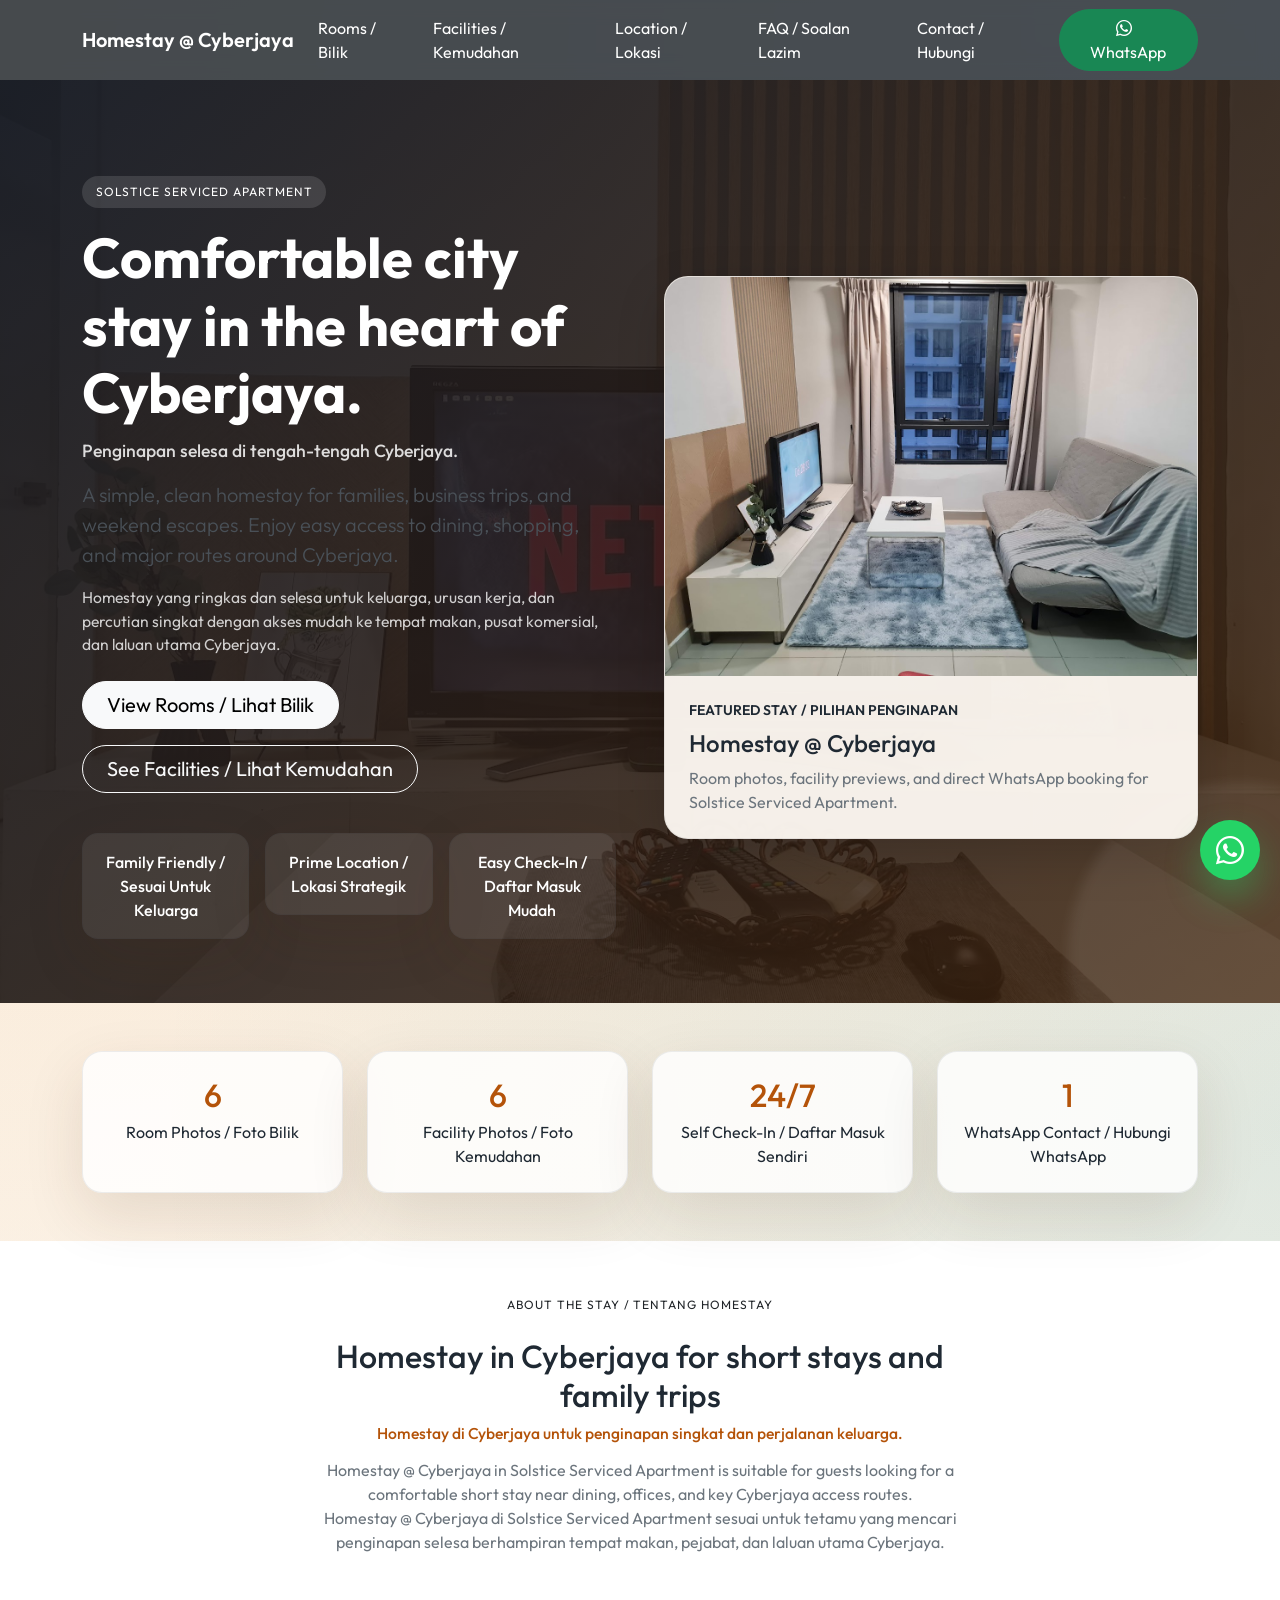
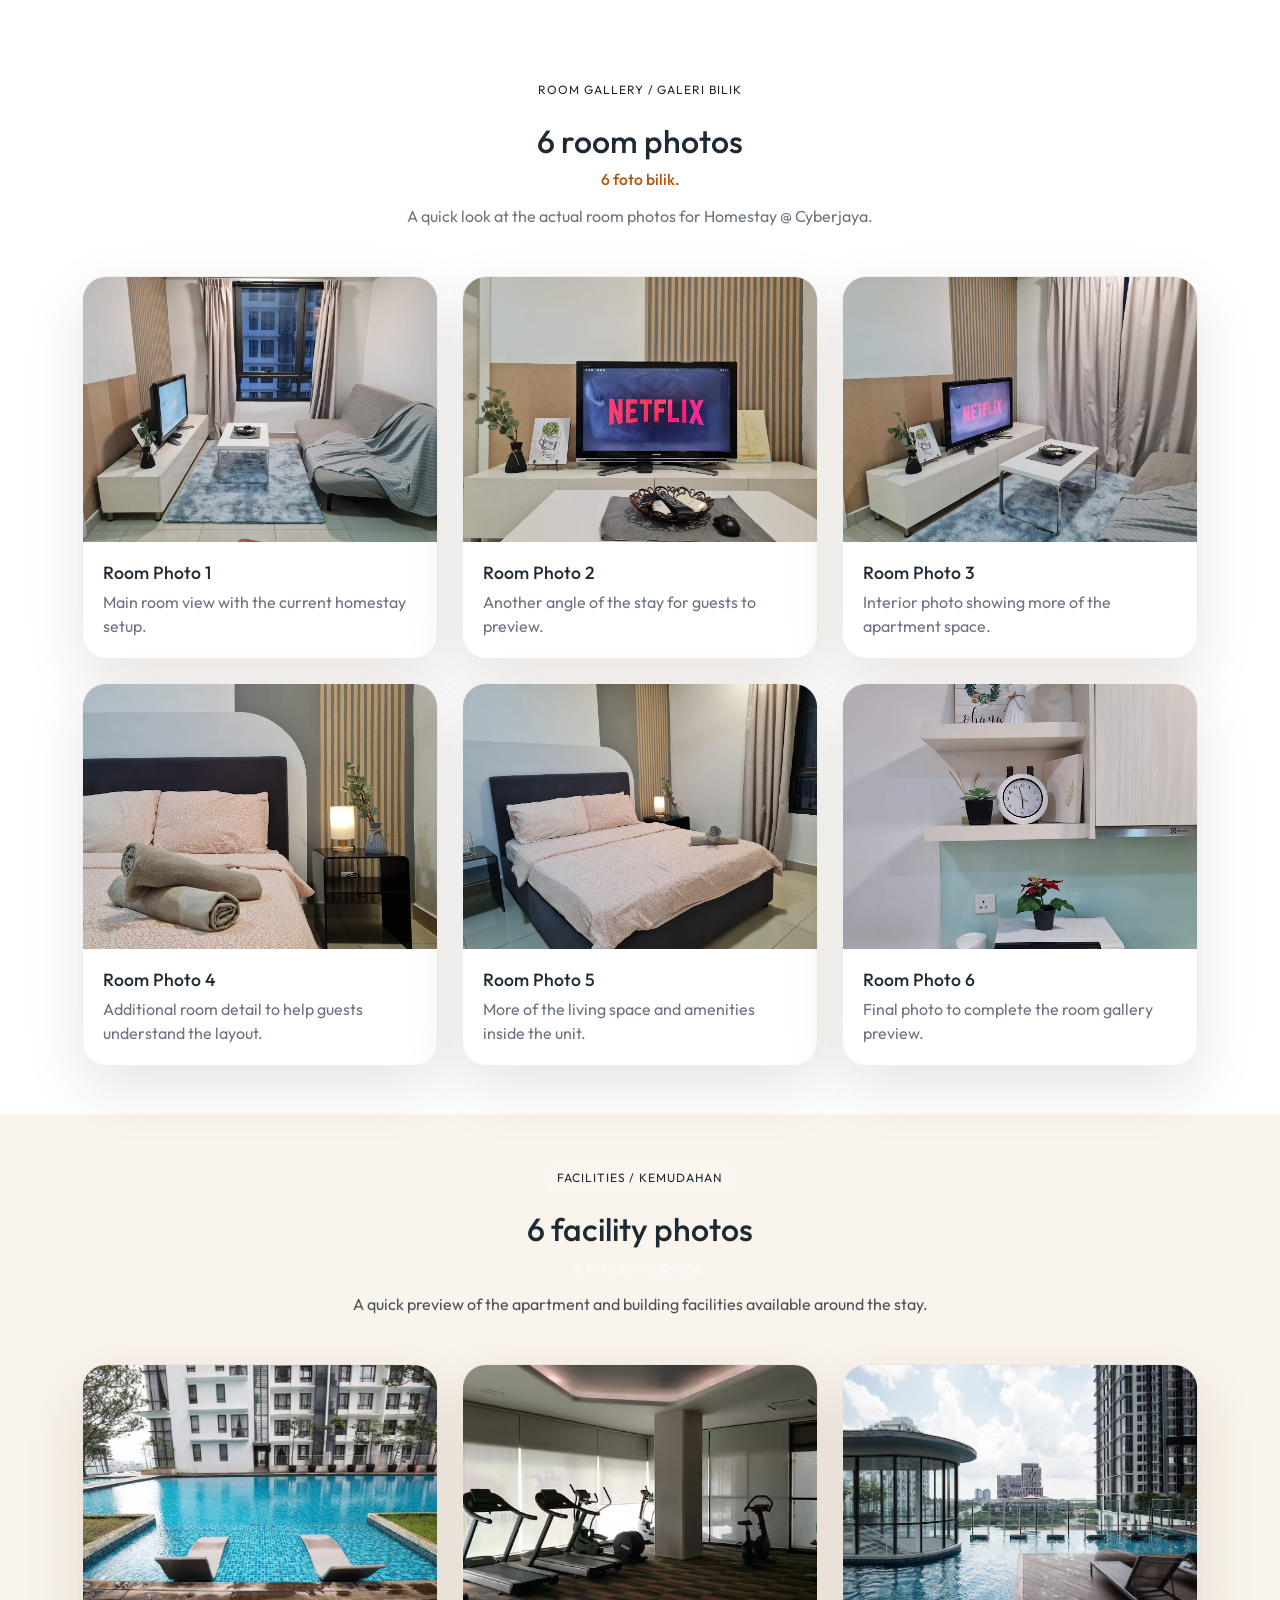
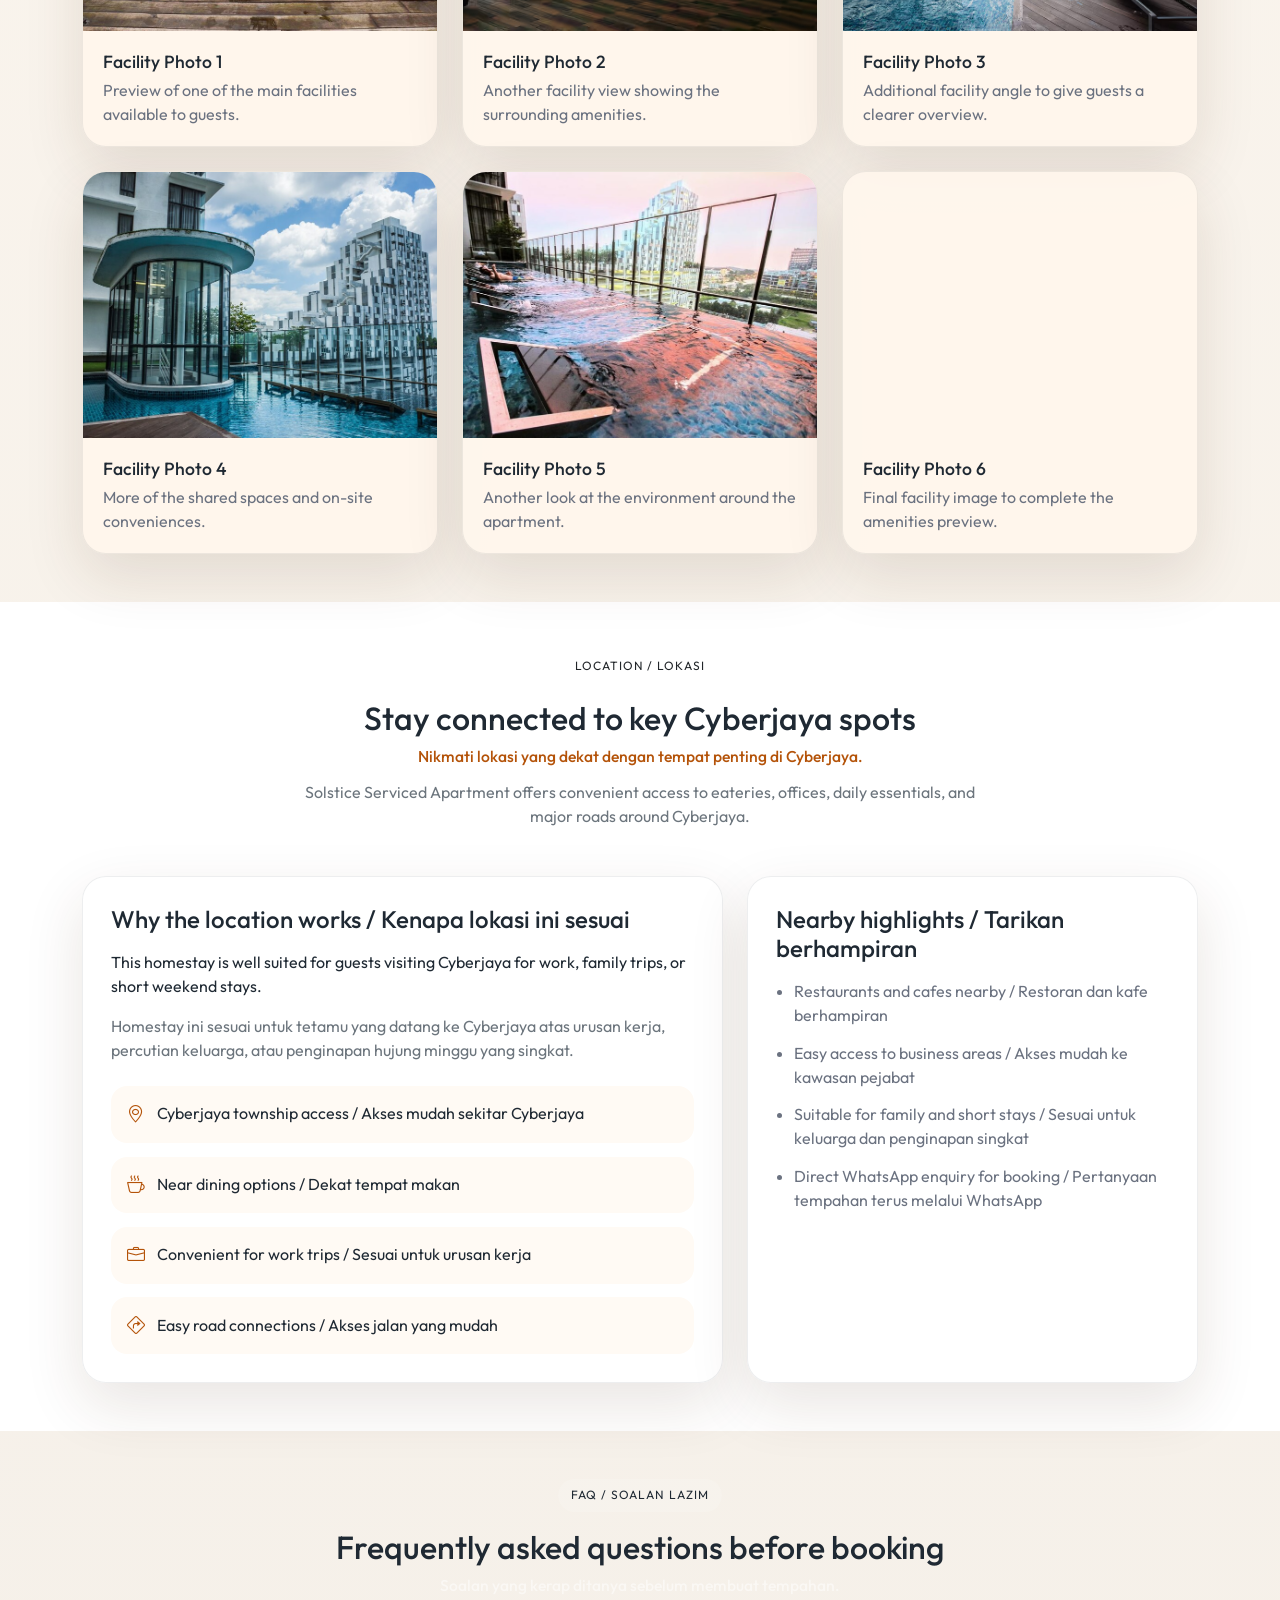
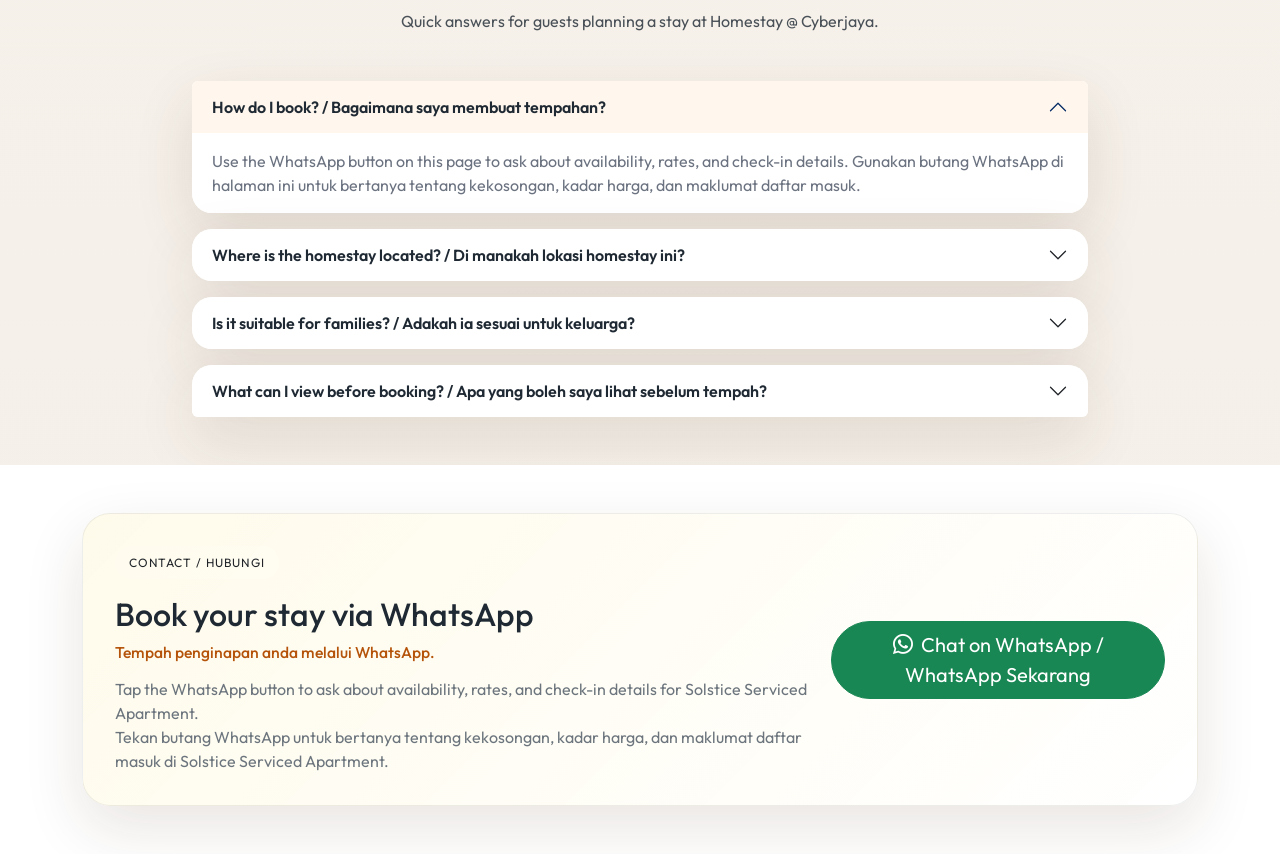
==== commit 3447b77f: "Add bilingual support and enhance FAQ section for improved user experience" ====
--- a/index.html
+++ b/index.html
@@ -1,5 +1,5 @@
 <!doctype html>
-<html lang="en">
+<html lang="en-MY">
 <head>
   <meta charset="UTF-8">
   <meta name="viewport" content="width=device-width, initial-scale=1.0">
@@ -56,6 +56,46 @@
       ]
     }
   </script>
+  <script type="application/ld+json">
+    {
+      "@context": "https://schema.org",
+      "@type": "FAQPage",
+      "mainEntity": [
+        {
+          "@type": "Question",
+          "name": "How do I book Homestay @ Cyberjaya?",
+          "acceptedAnswer": {
+            "@type": "Answer",
+            "text": "You can book by contacting the WhatsApp number on this page to ask about availability, rates, and check-in details."
+          }
+        },
+        {
+          "@type": "Question",
+          "name": "Di manakah lokasi homestay ini?",
+          "acceptedAnswer": {
+            "@type": "Answer",
+            "text": "Homestay ini terletak di Solstice Serviced Apartment, Cyberjaya, Selangor dengan akses mudah ke restoran, pejabat, dan laluan utama sekitar Cyberjaya."
+          }
+        },
+        {
+          "@type": "Question",
+          "name": "Is this homestay suitable for family and short stays?",
+          "acceptedAnswer": {
+            "@type": "Answer",
+            "text": "Yes. The homestay is suitable for family trips, work stays, and short getaways in Cyberjaya."
+          }
+        },
+        {
+          "@type": "Question",
+          "name": "What can I see on this page before booking?",
+          "acceptedAnswer": {
+            "@type": "Answer",
+            "text": "You can view room photos, facility photos, location highlights, and contact details before booking."
+          }
+        }
+      ]
+    }
+  </script>
 </head>
 <body>
   <nav class="navbar navbar-expand-lg navbar-dark site-nav sticky-top">
@@ -66,9 +106,11 @@
       </button>
       <div class="collapse navbar-collapse" id="mainNav">
         <ul class="navbar-nav ms-auto align-items-lg-center gap-lg-3">
-          <li class="nav-item"><a class="nav-link" href="#rooms">Rooms</a></li>
-          <li class="nav-item"><a class="nav-link" href="#facilities">Facilities</a></li>
-          <li class="nav-item"><a class="nav-link" href="#contact">Contact</a></li>
+          <li class="nav-item"><a class="nav-link" href="#rooms">Rooms / Bilik</a></li>
+          <li class="nav-item"><a class="nav-link" href="#facilities">Facilities / Kemudahan</a></li>
+          <li class="nav-item"><a class="nav-link" href="#location">Location / Lokasi</a></li>
+          <li class="nav-item"><a class="nav-link" href="#faq">FAQ / Soalan Lazim</a></li>
+          <li class="nav-item"><a class="nav-link" href="#contact">Contact / Hubungi</a></li>
           <li class="nav-item">
             <a class="btn btn-success rounded-pill px-4" href="https://wa.me/60123456789?text=Hi%2C%20I%20want%20to%20book%20Homestay%20%40%20Cyberjaya" target="_blank" rel="noopener noreferrer">
               <i class="bi bi-whatsapp me-2"></i>WhatsApp
@@ -85,24 +127,26 @@
         <div class="col-lg-6">
           <span class="eyebrow">Solstice Serviced Apartment</span>
           <h1 class="display-4 fw-bold mt-3">Comfortable city stay in the heart of Cyberjaya.</h1>
+          <p class="hero-translation mb-0">Penginapan selesa di tengah-tengah Cyberjaya.</p>
           <p class="lead text-light-emphasis mt-3">A simple, clean homestay for families, business trips, and weekend escapes. Enjoy easy access to dining, shopping, and major routes around Cyberjaya.</p>
+          <p class="bilingual-copy">Homestay yang ringkas dan selesa untuk keluarga, urusan kerja, dan percutian singkat dengan akses mudah ke tempat makan, pusat komersial, dan laluan utama Cyberjaya.</p>
           <div class="d-flex flex-wrap gap-3 mt-4">
-            <a class="btn btn-light btn-lg rounded-pill px-4" href="#rooms">View Rooms</a>
-            <a class="btn btn-outline-light btn-lg rounded-pill px-4" href="#facilities">See Facilities</a>
+            <a class="btn btn-light btn-lg rounded-pill px-4" href="#rooms">View Rooms / Lihat Bilik</a>
+            <a class="btn btn-outline-light btn-lg rounded-pill px-4" href="#facilities">See Facilities / Lihat Kemudahan</a>
           </div>
           <div class="hero-points row row-cols-1 row-cols-sm-3 g-3 mt-4">
-            <div class="col"><div class="point-card">Family Friendly</div></div>
-            <div class="col"><div class="point-card">Prime Location</div></div>
-            <div class="col"><div class="point-card">Easy Check-In</div></div>
+            <div class="col"><div class="point-card">Family Friendly / Sesuai Untuk Keluarga</div></div>
+            <div class="col"><div class="point-card">Prime Location / Lokasi Strategik</div></div>
+            <div class="col"><div class="point-card">Easy Check-In / Daftar Masuk Mudah</div></div>
           </div>
         </div>
         <div class="col-lg-6">
           <div class="hero-card shadow-lg">
             <img src="assets/images/rooms/room-photo-1.jpg" class="img-fluid" alt="Room view at Homestay Cyberjaya in Solstice Serviced Apartment" fetchpriority="high">
             <div class="hero-card-body">
-              <p class="mb-2 text-uppercase small fw-semibold">Featured Stay</p>
+              <p class="mb-2 text-uppercase small fw-semibold">Featured Stay / Pilihan Penginapan</p>
               <h2 class="h4 mb-2">Homestay @ Cyberjaya</h2>
-              <p class="mb-0 text-secondary">Simple landing page ready for photo replacement, pricing, and booking details.</p>
+              <p class="mb-0 text-secondary">Room photos, facility previews, and direct WhatsApp booking for Solstice Serviced Apartment.</p>
             </div>
           </div>
         </div>
@@ -117,25 +161,25 @@
           <div class="col-6 col-md-3">
             <div class="stat-card">
               <h3>6</h3>
-              <p class="mb-0">Room Photos</p>
+              <p class="mb-0">Room Photos / Foto Bilik</p>
             </div>
           </div>
           <div class="col-6 col-md-3">
             <div class="stat-card">
               <h3>6</h3>
-              <p class="mb-0">Facility Photos</p>
+              <p class="mb-0">Facility Photos / Foto Kemudahan</p>
             </div>
           </div>
           <div class="col-6 col-md-3">
             <div class="stat-card">
               <h3>24/7</h3>
-              <p class="mb-0">Self Check-In</p>
+              <p class="mb-0">Self Check-In / Daftar Masuk Sendiri</p>
             </div>
           </div>
           <div class="col-6 col-md-3">
             <div class="stat-card">
               <h3>1</h3>
-              <p class="mb-0">WhatsApp Contact</p>
+              <p class="mb-0">WhatsApp Contact / Hubungi WhatsApp</p>
             </div>
           </div>
         </div>
@@ -145,9 +189,11 @@
     <section class="py-5 bg-white section-pad" id="about">
       <div class="container">
         <div class="section-heading mx-auto text-center mb-4">
-          <span class="eyebrow text-dark">About The Stay</span>
+          <span class="eyebrow text-dark">About The Stay / Tentang Homestay</span>
           <h2 class="mt-3">Homestay in Cyberjaya for short stays and family trips</h2>
-          <p class="text-secondary mb-0">Homestay @ Cyberjaya in Solstice Serviced Apartment is suitable for guests looking for a comfortable short stay near dining, offices, and key Cyberjaya access routes. This page highlights the room setup, building facilities, and a direct WhatsApp booking option.</p>
+          <p class="section-translation">Homestay di Cyberjaya untuk penginapan singkat dan perjalanan keluarga.</p>
+          <p class="text-secondary mb-0">Homestay @ Cyberjaya in Solstice Serviced Apartment is suitable for guests looking for a comfortable short stay near dining, offices, and key Cyberjaya access routes.</p>
+          <p class="text-secondary mb-0">Homestay @ Cyberjaya di Solstice Serviced Apartment sesuai untuk tetamu yang mencari penginapan selesa berhampiran tempat makan, pejabat, dan laluan utama Cyberjaya.</p>
         </div>
       </div>
     </section>
@@ -155,8 +201,9 @@
     <section class="py-5 bg-white section-pad" id="rooms">
       <div class="container">
         <div class="section-heading text-center mx-auto mb-5">
-          <span class="eyebrow text-dark">Room Gallery</span>
+          <span class="eyebrow text-dark">Room Gallery / Galeri Bilik</span>
           <h2 class="mt-3">6 room photos</h2>
+          <p class="section-translation">6 foto bilik.</p>
           <p class="text-secondary mb-0">A quick look at the actual room photos for Homestay @ Cyberjaya.</p>
         </div>
         <div class="row g-4">
@@ -173,8 +220,9 @@
     <section class="py-5 section-pad" id="facilities">
       <div class="container">
         <div class="section-heading text-center mx-auto mb-5">
-          <span class="eyebrow">Facilities</span>
+          <span class="eyebrow">Facilities / Kemudahan</span>
           <h2 class="mt-3">6 facility photos</h2>
+          <p class="section-translation text-white-50">6 foto kemudahan.</p>
           <p class="text-light-emphasis mb-0">A quick preview of the apartment and building facilities available around the stay.</p>
         </div>
         <div class="row g-4">
@@ -188,18 +236,112 @@
       </div>
     </section>
 
+    <section class="py-5 bg-white section-pad" id="location">
+      <div class="container">
+        <div class="section-heading text-center mx-auto mb-5">
+          <span class="eyebrow text-dark">Location / Lokasi</span>
+          <h2 class="mt-3">Stay connected to key Cyberjaya spots</h2>
+          <p class="section-translation">Nikmati lokasi yang dekat dengan tempat penting di Cyberjaya.</p>
+          <p class="text-secondary mb-0">Solstice Serviced Apartment offers convenient access to eateries, offices, daily essentials, and major roads around Cyberjaya.</p>
+        </div>
+        <div class="row g-4 align-items-stretch">
+          <div class="col-lg-7">
+            <div class="info-card h-100">
+              <h3 class="h4 mb-3">Why the location works / Kenapa lokasi ini sesuai</h3>
+              <p class="mb-3">This homestay is well suited for guests visiting Cyberjaya for work, family trips, or short weekend stays.</p>
+              <p class="text-secondary">Homestay ini sesuai untuk tetamu yang datang ke Cyberjaya atas urusan kerja, percutian keluarga, atau penginapan hujung minggu yang singkat.</p>
+              <div class="location-grid mt-4">
+                <div class="location-chip"><i class="bi bi-geo-alt"></i><span>Cyberjaya township access / Akses mudah sekitar Cyberjaya</span></div>
+                <div class="location-chip"><i class="bi bi-cup-hot"></i><span>Near dining options / Dekat tempat makan</span></div>
+                <div class="location-chip"><i class="bi bi-briefcase"></i><span>Convenient for work trips / Sesuai untuk urusan kerja</span></div>
+                <div class="location-chip"><i class="bi bi-sign-turn-right"></i><span>Easy road connections / Akses jalan yang mudah</span></div>
+              </div>
+            </div>
+          </div>
+          <div class="col-lg-5">
+            <div class="info-card h-100">
+              <h3 class="h4 mb-3">Nearby highlights / Tarikan berhampiran</h3>
+              <ul class="feature-list mb-0">
+                <li>Restaurants and cafes nearby / Restoran dan kafe berhampiran</li>
+                <li>Easy access to business areas / Akses mudah ke kawasan pejabat</li>
+                <li>Suitable for family and short stays / Sesuai untuk keluarga dan penginapan singkat</li>
+                <li>Direct WhatsApp enquiry for booking / Pertanyaan tempahan terus melalui WhatsApp</li>
+              </ul>
+            </div>
+          </div>
+        </div>
+      </div>
+    </section>
+
+    <section class="py-5 section-pad" id="faq">
+      <div class="container">
+        <div class="section-heading text-center mx-auto mb-5">
+          <span class="eyebrow">FAQ / Soalan Lazim</span>
+          <h2 class="mt-3">Frequently asked questions before booking</h2>
+          <p class="section-translation text-white-50">Soalan yang kerap ditanya sebelum membuat tempahan.</p>
+          <p class="text-light-emphasis mb-0">Quick answers for guests planning a stay at Homestay @ Cyberjaya.</p>
+        </div>
+        <div class="faq-wrap mx-auto">
+          <div class="accordion" id="faqAccordion">
+            <div class="accordion-item faq-item">
+              <h3 class="accordion-header">
+                <button class="accordion-button" type="button" data-bs-toggle="collapse" data-bs-target="#faqOne" aria-expanded="true" aria-controls="faqOne">
+                  How do I book? / Bagaimana saya membuat tempahan?
+                </button>
+              </h3>
+              <div id="faqOne" class="accordion-collapse collapse show" data-bs-parent="#faqAccordion">
+                <div class="accordion-body">Use the WhatsApp button on this page to ask about availability, rates, and check-in details. Gunakan butang WhatsApp di halaman ini untuk bertanya tentang kekosongan, kadar harga, dan maklumat daftar masuk.</div>
+              </div>
+            </div>
+            <div class="accordion-item faq-item">
+              <h3 class="accordion-header">
+                <button class="accordion-button collapsed" type="button" data-bs-toggle="collapse" data-bs-target="#faqTwo" aria-expanded="false" aria-controls="faqTwo">
+                  Where is the homestay located? / Di manakah lokasi homestay ini?
+                </button>
+              </h3>
+              <div id="faqTwo" class="accordion-collapse collapse" data-bs-parent="#faqAccordion">
+                <div class="accordion-body">The homestay is located at Solstice Serviced Apartment, Cyberjaya, with convenient access to eateries, offices, and major roads. Homestay ini terletak di Solstice Serviced Apartment, Cyberjaya dengan akses mudah ke tempat makan, pejabat, dan laluan utama.</div>
+              </div>
+            </div>
+            <div class="accordion-item faq-item">
+              <h3 class="accordion-header">
+                <button class="accordion-button collapsed" type="button" data-bs-toggle="collapse" data-bs-target="#faqThree" aria-expanded="false" aria-controls="faqThree">
+                  Is it suitable for families? / Adakah ia sesuai untuk keluarga?
+                </button>
+              </h3>
+              <div id="faqThree" class="accordion-collapse collapse" data-bs-parent="#faqAccordion">
+                <div class="accordion-body">Yes, this stay is suitable for family trips, short visits, and work stays in Cyberjaya. Ya, penginapan ini sesuai untuk percutian keluarga, lawatan singkat, dan urusan kerja di Cyberjaya.</div>
+              </div>
+            </div>
+            <div class="accordion-item faq-item">
+              <h3 class="accordion-header">
+                <button class="accordion-button collapsed" type="button" data-bs-toggle="collapse" data-bs-target="#faqFour" aria-expanded="false" aria-controls="faqFour">
+                  What can I view before booking? / Apa yang boleh saya lihat sebelum tempah?
+                </button>
+              </h3>
+              <div id="faqFour" class="accordion-collapse collapse" data-bs-parent="#faqAccordion">
+                <div class="accordion-body">You can review room photos, facility photos, location highlights, and direct contact details on this page. Anda boleh melihat foto bilik, foto kemudahan, sorotan lokasi, dan maklumat hubungan terus di halaman ini.</div>
+              </div>
+            </div>
+          </div>
+        </div>
+      </div>
+    </section>
+
     <section class="py-5 bg-white section-pad" id="contact">
       <div class="container">
         <div class="contact-card">
           <div class="row align-items-center g-4">
             <div class="col-lg-8">
-              <span class="eyebrow text-dark">Contact</span>
+              <span class="eyebrow text-dark">Contact / Hubungi</span>
               <h2 class="mt-3">Book your stay via WhatsApp</h2>
+              <p class="section-translation">Tempah penginapan anda melalui WhatsApp.</p>
               <p class="text-secondary mb-0">Tap the WhatsApp button to ask about availability, rates, and check-in details for Solstice Serviced Apartment.</p>
+              <p class="text-secondary mb-0">Tekan butang WhatsApp untuk bertanya tentang kekosongan, kadar harga, dan maklumat daftar masuk di Solstice Serviced Apartment.</p>
             </div>
             <div class="col-lg-4 text-lg-end">
               <a class="btn btn-success btn-lg rounded-pill px-4" href="https://wa.me/60123456789?text=Hi%2C%20I%20want%20to%20book%20Homestay%20%40%20Cyberjaya" target="_blank" rel="noopener noreferrer">
-                <i class="bi bi-whatsapp me-2"></i>Chat on WhatsApp
+                <i class="bi bi-whatsapp me-2"></i>Chat on WhatsApp / WhatsApp Sekarang
               </a>
             </div>
           </div>
--- a/assets/css/style.css
+++ b/assets/css/style.css
@@ -86,6 +86,28 @@
   color: var(--text);
 }
 
+.hero-translation {
+  margin-top: 0.75rem;
+  font-size: 1.1rem;
+  font-weight: 500;
+  color: rgba(255, 255, 255, 0.84);
+}
+
+.bilingual-copy,
+.section-translation {
+  font-size: 0.98rem;
+}
+
+.bilingual-copy {
+  color: rgba(255, 255, 255, 0.78);
+}
+
+.section-translation {
+  margin-bottom: 0.75rem;
+  color: var(--accent-dark);
+  font-weight: 500;
+}
+
 .hero-points .point-card {
   padding: 1rem;
   border-radius: 1rem;
@@ -159,6 +181,87 @@
   border-radius: 1.75rem;
   background:
     linear-gradient(135deg, rgba(255, 251, 235, 0.98), rgba(255, 255, 255, 0.94));
+}
+
+.info-card,
+.faq-item {
+  border: 1px solid var(--line);
+  box-shadow: var(--shadow);
+}
+
+.info-card {
+  padding: 1.75rem;
+  border-radius: 1.5rem;
+  background: rgba(255, 255, 255, 0.94);
+}
+
+.location-grid {
+  display: grid;
+  gap: 0.85rem;
+}
+
+.location-chip {
+  display: flex;
+  align-items: flex-start;
+  gap: 0.75rem;
+  padding: 0.95rem 1rem;
+  border-radius: 1rem;
+  background: var(--bg-soft);
+  color: var(--text);
+}
+
+.location-chip i {
+  color: var(--accent-dark);
+  font-size: 1.1rem;
+}
+
+.feature-list {
+  padding-left: 1.1rem;
+  color: var(--muted);
+}
+
+.feature-list li + li {
+  margin-top: 0.85rem;
+}
+
+.faq-wrap {
+  max-width: 56rem;
+}
+
+.faq-item {
+  overflow: hidden;
+  border-radius: 1.25rem;
+  background: rgba(255, 255, 255, 0.92);
+}
+
+.faq-item + .faq-item {
+  margin-top: 1rem;
+}
+
+.accordion-item {
+  border: 0;
+}
+
+.accordion-button {
+  font-weight: 600;
+  color: var(--text);
+  background: rgba(255, 255, 255, 0.92);
+}
+
+.accordion-button:not(.collapsed) {
+  color: var(--text);
+  background: rgba(255, 247, 237, 0.96);
+  box-shadow: none;
+}
+
+.accordion-button:focus {
+  border-color: rgba(217, 119, 6, 0.35);
+  box-shadow: 0 0 0 0.2rem rgba(217, 119, 6, 0.18);
+}
+
+.accordion-body {
+  color: var(--muted);
+  background: rgba(255, 255, 255, 0.96);
 }
 
 .floating-whatsapp {
@@ -196,6 +299,7 @@
   }
 
   .contact-card,
+  .info-card,
   .stat-card,
   .hero-card-body,
   .gallery-card-body {
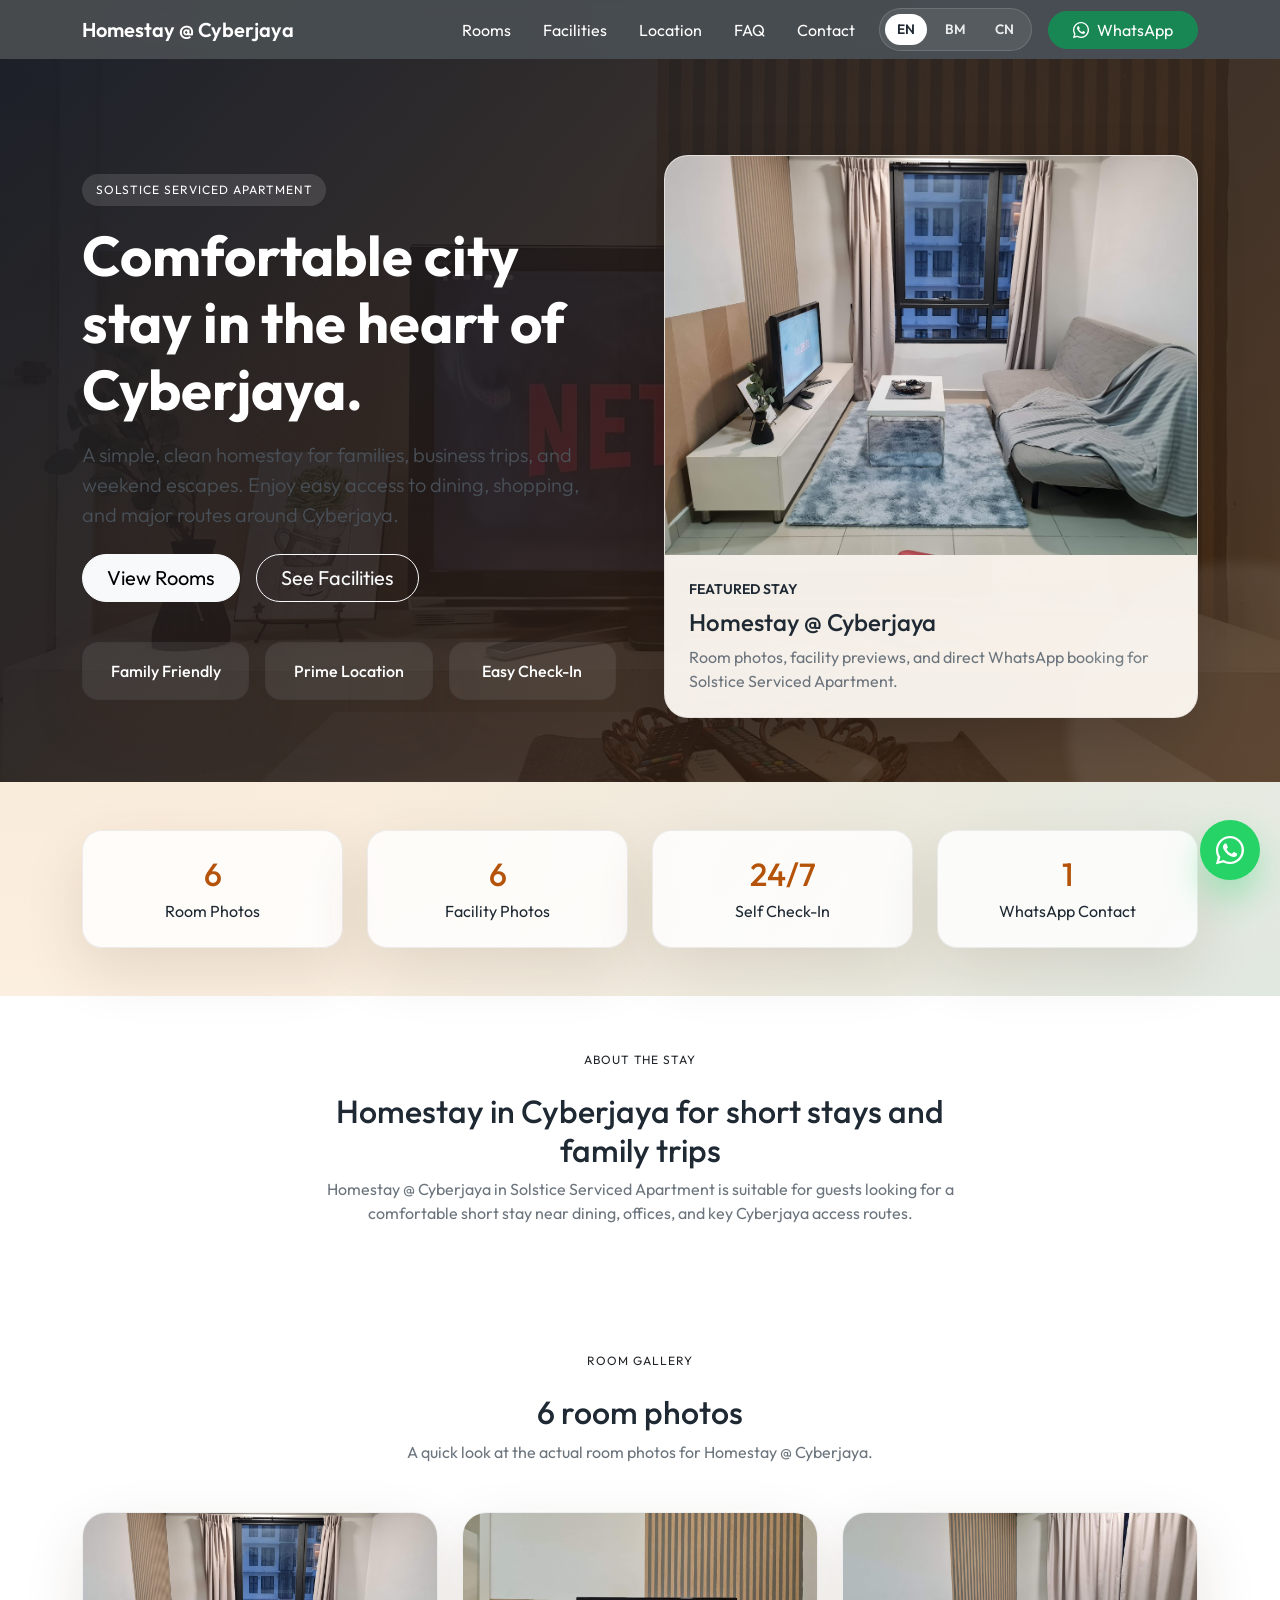
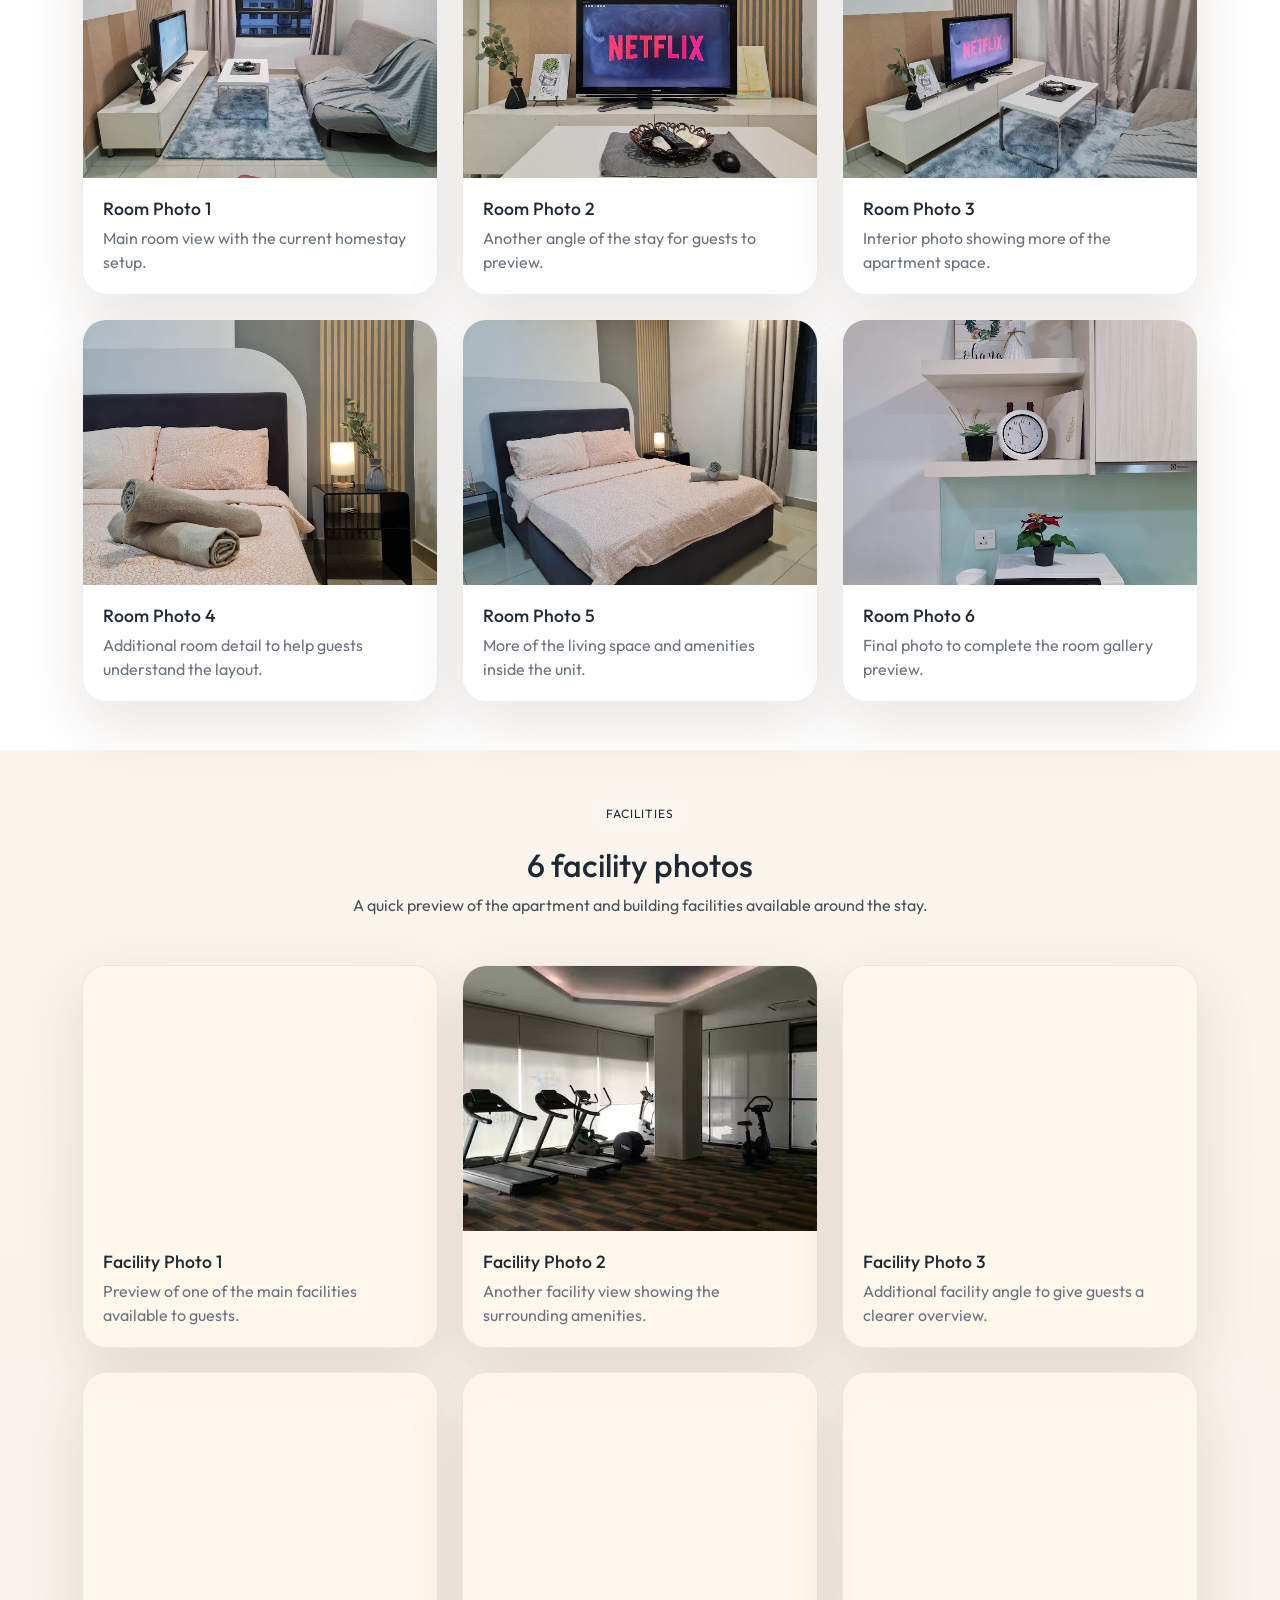
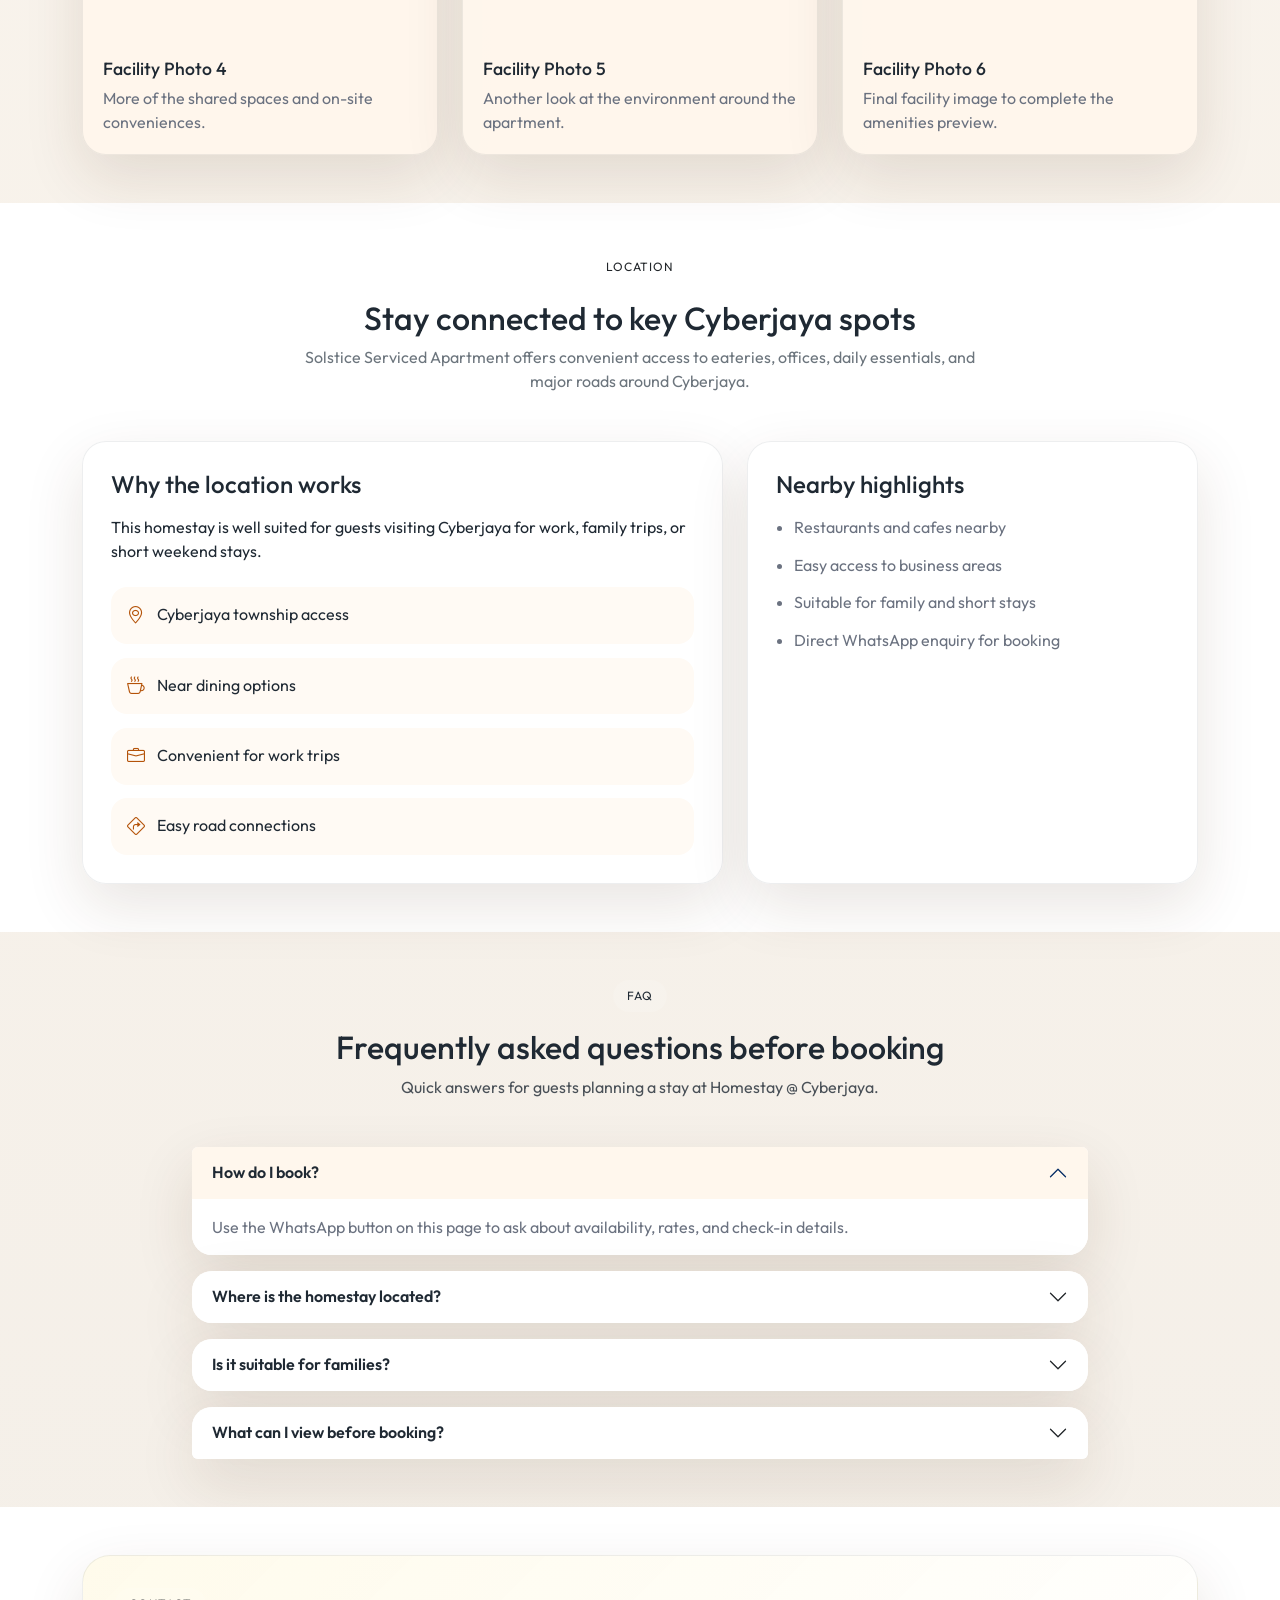
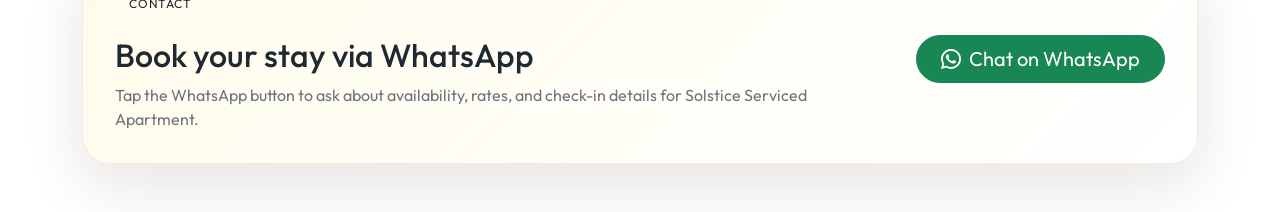
==== commit e1785dd9: "Add Malay and Chinese language versions of the Homestay @ Cyberjaya webpage" ====
--- a/index.html
+++ b/index.html
@@ -4,7 +4,7 @@
   <meta charset="UTF-8">
   <meta name="viewport" content="width=device-width, initial-scale=1.0">
   <title>Homestay @ Cyberjaya, Solstice Serviced Apartment</title>
-  <meta name="description" content="Homestay @ Cyberjaya at Solstice Serviced Apartment with room photos, facility photos, and WhatsApp booking for family trips, work stays, and short getaways.">
+  <meta name="description" content="Homestay @ Cyberjaya at Solstice Serviced Apartment with room photos, facility photos, location highlights, FAQ, and WhatsApp booking.">
   <meta name="robots" content="index, follow, max-image-preview:large">
   <meta name="keywords" content="Homestay Cyberjaya, Solstice Serviced Apartment, Cyberjaya homestay, short stay Cyberjaya, family homestay Cyberjaya, Cyberjaya accommodation">
   <meta name="theme-color" content="#1f2933">
@@ -17,6 +17,10 @@
   <meta name="twitter:title" content="Homestay @ Cyberjaya, Solstice Serviced Apartment">
   <meta name="twitter:description" content="Room gallery, facilities, and WhatsApp booking for a Cyberjaya stay.">
   <meta name="twitter:image" content="assets/images/rooms/room-photo-1.jpg">
+  <link rel="alternate" hreflang="en" href="index.html">
+  <link rel="alternate" hreflang="ms" href="bm.html">
+  <link rel="alternate" hreflang="zh" href="cn.html">
+  <link rel="alternate" hreflang="x-default" href="index.html">
   <link rel="preconnect" href="https://fonts.googleapis.com">
   <link rel="preconnect" href="https://fonts.gstatic.com" crossorigin>
   <link rel="preload" as="image" href="assets/images/rooms/room-photo-1.jpg">
@@ -29,7 +33,7 @@
       "@context": "https://schema.org",
       "@type": "LodgingBusiness",
       "name": "Homestay @ Cyberjaya",
-      "description": "Homestay at Solstice Serviced Apartment in Cyberjaya with room gallery, facility gallery, and WhatsApp booking.",
+      "description": "Homestay at Solstice Serviced Apartment in Cyberjaya with room gallery, facility gallery, location details, FAQ, and WhatsApp booking.",
       "image": "assets/images/rooms/room-photo-1.jpg",
       "address": {
         "@type": "PostalAddress",
@@ -71,10 +75,10 @@
         },
         {
           "@type": "Question",
-          "name": "Di manakah lokasi homestay ini?",
+          "name": "Where is the homestay located?",
           "acceptedAnswer": {
             "@type": "Answer",
-            "text": "Homestay ini terletak di Solstice Serviced Apartment, Cyberjaya, Selangor dengan akses mudah ke restoran, pejabat, dan laluan utama sekitar Cyberjaya."
+            "text": "The homestay is located at Solstice Serviced Apartment, Cyberjaya, Selangor, with convenient access to eateries, offices, and major roads."
           }
         },
         {
@@ -106,11 +110,18 @@
       </button>
       <div class="collapse navbar-collapse" id="mainNav">
         <ul class="navbar-nav ms-auto align-items-lg-center gap-lg-3">
-          <li class="nav-item"><a class="nav-link" href="#rooms">Rooms / Bilik</a></li>
-          <li class="nav-item"><a class="nav-link" href="#facilities">Facilities / Kemudahan</a></li>
-          <li class="nav-item"><a class="nav-link" href="#location">Location / Lokasi</a></li>
-          <li class="nav-item"><a class="nav-link" href="#faq">FAQ / Soalan Lazim</a></li>
-          <li class="nav-item"><a class="nav-link" href="#contact">Contact / Hubungi</a></li>
+          <li class="nav-item"><a class="nav-link" href="#rooms">Rooms</a></li>
+          <li class="nav-item"><a class="nav-link" href="#facilities">Facilities</a></li>
+          <li class="nav-item"><a class="nav-link" href="#location">Location</a></li>
+          <li class="nav-item"><a class="nav-link" href="#faq">FAQ</a></li>
+          <li class="nav-item"><a class="nav-link" href="#contact">Contact</a></li>
+          <li class="nav-item">
+            <div class="lang-switcher" aria-label="Language switcher">
+              <a class="lang-link is-active" href="index.html">EN</a>
+              <a class="lang-link" href="bm.html">BM</a>
+              <a class="lang-link" href="cn.html">CN</a>
+            </div>
+          </li>
           <li class="nav-item">
             <a class="btn btn-success rounded-pill px-4" href="https://wa.me/60123456789?text=Hi%2C%20I%20want%20to%20book%20Homestay%20%40%20Cyberjaya" target="_blank" rel="noopener noreferrer">
               <i class="bi bi-whatsapp me-2"></i>WhatsApp
@@ -127,24 +138,22 @@
         <div class="col-lg-6">
           <span class="eyebrow">Solstice Serviced Apartment</span>
           <h1 class="display-4 fw-bold mt-3">Comfortable city stay in the heart of Cyberjaya.</h1>
-          <p class="hero-translation mb-0">Penginapan selesa di tengah-tengah Cyberjaya.</p>
           <p class="lead text-light-emphasis mt-3">A simple, clean homestay for families, business trips, and weekend escapes. Enjoy easy access to dining, shopping, and major routes around Cyberjaya.</p>
-          <p class="bilingual-copy">Homestay yang ringkas dan selesa untuk keluarga, urusan kerja, dan percutian singkat dengan akses mudah ke tempat makan, pusat komersial, dan laluan utama Cyberjaya.</p>
           <div class="d-flex flex-wrap gap-3 mt-4">
-            <a class="btn btn-light btn-lg rounded-pill px-4" href="#rooms">View Rooms / Lihat Bilik</a>
-            <a class="btn btn-outline-light btn-lg rounded-pill px-4" href="#facilities">See Facilities / Lihat Kemudahan</a>
+            <a class="btn btn-light btn-lg rounded-pill px-4" href="#rooms">View Rooms</a>
+            <a class="btn btn-outline-light btn-lg rounded-pill px-4" href="#facilities">See Facilities</a>
           </div>
           <div class="hero-points row row-cols-1 row-cols-sm-3 g-3 mt-4">
-            <div class="col"><div class="point-card">Family Friendly / Sesuai Untuk Keluarga</div></div>
-            <div class="col"><div class="point-card">Prime Location / Lokasi Strategik</div></div>
-            <div class="col"><div class="point-card">Easy Check-In / Daftar Masuk Mudah</div></div>
+            <div class="col"><div class="point-card">Family Friendly</div></div>
+            <div class="col"><div class="point-card">Prime Location</div></div>
+            <div class="col"><div class="point-card">Easy Check-In</div></div>
           </div>
         </div>
         <div class="col-lg-6">
           <div class="hero-card shadow-lg">
             <img src="assets/images/rooms/room-photo-1.jpg" class="img-fluid" alt="Room view at Homestay Cyberjaya in Solstice Serviced Apartment" fetchpriority="high">
             <div class="hero-card-body">
-              <p class="mb-2 text-uppercase small fw-semibold">Featured Stay / Pilihan Penginapan</p>
+              <p class="mb-2 text-uppercase small fw-semibold">Featured Stay</p>
               <h2 class="h4 mb-2">Homestay @ Cyberjaya</h2>
               <p class="mb-0 text-secondary">Room photos, facility previews, and direct WhatsApp booking for Solstice Serviced Apartment.</p>
             </div>
@@ -161,25 +170,25 @@
           <div class="col-6 col-md-3">
             <div class="stat-card">
               <h3>6</h3>
-              <p class="mb-0">Room Photos / Foto Bilik</p>
+              <p class="mb-0">Room Photos</p>
             </div>
           </div>
           <div class="col-6 col-md-3">
             <div class="stat-card">
               <h3>6</h3>
-              <p class="mb-0">Facility Photos / Foto Kemudahan</p>
+              <p class="mb-0">Facility Photos</p>
             </div>
           </div>
           <div class="col-6 col-md-3">
             <div class="stat-card">
               <h3>24/7</h3>
-              <p class="mb-0">Self Check-In / Daftar Masuk Sendiri</p>
+              <p class="mb-0">Self Check-In</p>
             </div>
           </div>
           <div class="col-6 col-md-3">
             <div class="stat-card">
               <h3>1</h3>
-              <p class="mb-0">WhatsApp Contact / Hubungi WhatsApp</p>
+              <p class="mb-0">WhatsApp Contact</p>
             </div>
           </div>
         </div>
@@ -189,11 +198,9 @@
     <section class="py-5 bg-white section-pad" id="about">
       <div class="container">
         <div class="section-heading mx-auto text-center mb-4">
-          <span class="eyebrow text-dark">About The Stay / Tentang Homestay</span>
+          <span class="eyebrow text-dark">About The Stay</span>
           <h2 class="mt-3">Homestay in Cyberjaya for short stays and family trips</h2>
-          <p class="section-translation">Homestay di Cyberjaya untuk penginapan singkat dan perjalanan keluarga.</p>
           <p class="text-secondary mb-0">Homestay @ Cyberjaya in Solstice Serviced Apartment is suitable for guests looking for a comfortable short stay near dining, offices, and key Cyberjaya access routes.</p>
-          <p class="text-secondary mb-0">Homestay @ Cyberjaya di Solstice Serviced Apartment sesuai untuk tetamu yang mencari penginapan selesa berhampiran tempat makan, pejabat, dan laluan utama Cyberjaya.</p>
         </div>
       </div>
     </section>
@@ -201,9 +208,8 @@
     <section class="py-5 bg-white section-pad" id="rooms">
       <div class="container">
         <div class="section-heading text-center mx-auto mb-5">
-          <span class="eyebrow text-dark">Room Gallery / Galeri Bilik</span>
+          <span class="eyebrow text-dark">Room Gallery</span>
           <h2 class="mt-3">6 room photos</h2>
-          <p class="section-translation">6 foto bilik.</p>
           <p class="text-secondary mb-0">A quick look at the actual room photos for Homestay @ Cyberjaya.</p>
         </div>
         <div class="row g-4">
@@ -220,9 +226,8 @@
     <section class="py-5 section-pad" id="facilities">
       <div class="container">
         <div class="section-heading text-center mx-auto mb-5">
-          <span class="eyebrow">Facilities / Kemudahan</span>
+          <span class="eyebrow">Facilities</span>
           <h2 class="mt-3">6 facility photos</h2>
-          <p class="section-translation text-white-50">6 foto kemudahan.</p>
           <p class="text-light-emphasis mb-0">A quick preview of the apartment and building facilities available around the stay.</p>
         </div>
         <div class="row g-4">
@@ -239,33 +244,31 @@
     <section class="py-5 bg-white section-pad" id="location">
       <div class="container">
         <div class="section-heading text-center mx-auto mb-5">
-          <span class="eyebrow text-dark">Location / Lokasi</span>
+          <span class="eyebrow text-dark">Location</span>
           <h2 class="mt-3">Stay connected to key Cyberjaya spots</h2>
-          <p class="section-translation">Nikmati lokasi yang dekat dengan tempat penting di Cyberjaya.</p>
           <p class="text-secondary mb-0">Solstice Serviced Apartment offers convenient access to eateries, offices, daily essentials, and major roads around Cyberjaya.</p>
         </div>
         <div class="row g-4 align-items-stretch">
           <div class="col-lg-7">
             <div class="info-card h-100">
-              <h3 class="h4 mb-3">Why the location works / Kenapa lokasi ini sesuai</h3>
-              <p class="mb-3">This homestay is well suited for guests visiting Cyberjaya for work, family trips, or short weekend stays.</p>
-              <p class="text-secondary">Homestay ini sesuai untuk tetamu yang datang ke Cyberjaya atas urusan kerja, percutian keluarga, atau penginapan hujung minggu yang singkat.</p>
+              <h3 class="h4 mb-3">Why the location works</h3>
+              <p class="mb-0">This homestay is well suited for guests visiting Cyberjaya for work, family trips, or short weekend stays.</p>
               <div class="location-grid mt-4">
-                <div class="location-chip"><i class="bi bi-geo-alt"></i><span>Cyberjaya township access / Akses mudah sekitar Cyberjaya</span></div>
-                <div class="location-chip"><i class="bi bi-cup-hot"></i><span>Near dining options / Dekat tempat makan</span></div>
-                <div class="location-chip"><i class="bi bi-briefcase"></i><span>Convenient for work trips / Sesuai untuk urusan kerja</span></div>
-                <div class="location-chip"><i class="bi bi-sign-turn-right"></i><span>Easy road connections / Akses jalan yang mudah</span></div>
+                <div class="location-chip"><i class="bi bi-geo-alt"></i><span>Cyberjaya township access</span></div>
+                <div class="location-chip"><i class="bi bi-cup-hot"></i><span>Near dining options</span></div>
+                <div class="location-chip"><i class="bi bi-briefcase"></i><span>Convenient for work trips</span></div>
+                <div class="location-chip"><i class="bi bi-sign-turn-right"></i><span>Easy road connections</span></div>
               </div>
             </div>
           </div>
           <div class="col-lg-5">
             <div class="info-card h-100">
-              <h3 class="h4 mb-3">Nearby highlights / Tarikan berhampiran</h3>
+              <h3 class="h4 mb-3">Nearby highlights</h3>
               <ul class="feature-list mb-0">
-                <li>Restaurants and cafes nearby / Restoran dan kafe berhampiran</li>
-                <li>Easy access to business areas / Akses mudah ke kawasan pejabat</li>
-                <li>Suitable for family and short stays / Sesuai untuk keluarga dan penginapan singkat</li>
-                <li>Direct WhatsApp enquiry for booking / Pertanyaan tempahan terus melalui WhatsApp</li>
+                <li>Restaurants and cafes nearby</li>
+                <li>Easy access to business areas</li>
+                <li>Suitable for family and short stays</li>
+                <li>Direct WhatsApp enquiry for booking</li>
               </ul>
             </div>
           </div>
@@ -276,9 +279,8 @@
     <section class="py-5 section-pad" id="faq">
       <div class="container">
         <div class="section-heading text-center mx-auto mb-5">
-          <span class="eyebrow">FAQ / Soalan Lazim</span>
+          <span class="eyebrow">FAQ</span>
           <h2 class="mt-3">Frequently asked questions before booking</h2>
-          <p class="section-translation text-white-50">Soalan yang kerap ditanya sebelum membuat tempahan.</p>
           <p class="text-light-emphasis mb-0">Quick answers for guests planning a stay at Homestay @ Cyberjaya.</p>
         </div>
         <div class="faq-wrap mx-auto">
@@ -286,41 +288,41 @@
             <div class="accordion-item faq-item">
               <h3 class="accordion-header">
                 <button class="accordion-button" type="button" data-bs-toggle="collapse" data-bs-target="#faqOne" aria-expanded="true" aria-controls="faqOne">
-                  How do I book? / Bagaimana saya membuat tempahan?
+                  How do I book?
                 </button>
               </h3>
               <div id="faqOne" class="accordion-collapse collapse show" data-bs-parent="#faqAccordion">
-                <div class="accordion-body">Use the WhatsApp button on this page to ask about availability, rates, and check-in details. Gunakan butang WhatsApp di halaman ini untuk bertanya tentang kekosongan, kadar harga, dan maklumat daftar masuk.</div>
+                <div class="accordion-body">Use the WhatsApp button on this page to ask about availability, rates, and check-in details.</div>
               </div>
             </div>
             <div class="accordion-item faq-item">
               <h3 class="accordion-header">
                 <button class="accordion-button collapsed" type="button" data-bs-toggle="collapse" data-bs-target="#faqTwo" aria-expanded="false" aria-controls="faqTwo">
-                  Where is the homestay located? / Di manakah lokasi homestay ini?
+                  Where is the homestay located?
                 </button>
               </h3>
               <div id="faqTwo" class="accordion-collapse collapse" data-bs-parent="#faqAccordion">
-                <div class="accordion-body">The homestay is located at Solstice Serviced Apartment, Cyberjaya, with convenient access to eateries, offices, and major roads. Homestay ini terletak di Solstice Serviced Apartment, Cyberjaya dengan akses mudah ke tempat makan, pejabat, dan laluan utama.</div>
+                <div class="accordion-body">The homestay is located at Solstice Serviced Apartment, Cyberjaya, with convenient access to eateries, offices, and major roads.</div>
               </div>
             </div>
             <div class="accordion-item faq-item">
               <h3 class="accordion-header">
                 <button class="accordion-button collapsed" type="button" data-bs-toggle="collapse" data-bs-target="#faqThree" aria-expanded="false" aria-controls="faqThree">
-                  Is it suitable for families? / Adakah ia sesuai untuk keluarga?
+                  Is it suitable for families?
                 </button>
               </h3>
               <div id="faqThree" class="accordion-collapse collapse" data-bs-parent="#faqAccordion">
-                <div class="accordion-body">Yes, this stay is suitable for family trips, short visits, and work stays in Cyberjaya. Ya, penginapan ini sesuai untuk percutian keluarga, lawatan singkat, dan urusan kerja di Cyberjaya.</div>
+                <div class="accordion-body">Yes, this stay is suitable for family trips, short visits, and work stays in Cyberjaya.</div>
               </div>
             </div>
             <div class="accordion-item faq-item">
               <h3 class="accordion-header">
                 <button class="accordion-button collapsed" type="button" data-bs-toggle="collapse" data-bs-target="#faqFour" aria-expanded="false" aria-controls="faqFour">
-                  What can I view before booking? / Apa yang boleh saya lihat sebelum tempah?
+                  What can I view before booking?
                 </button>
               </h3>
               <div id="faqFour" class="accordion-collapse collapse" data-bs-parent="#faqAccordion">
-                <div class="accordion-body">You can review room photos, facility photos, location highlights, and direct contact details on this page. Anda boleh melihat foto bilik, foto kemudahan, sorotan lokasi, dan maklumat hubungan terus di halaman ini.</div>
+                <div class="accordion-body">You can review room photos, facility photos, location highlights, and direct contact details on this page.</div>
               </div>
             </div>
           </div>
@@ -333,15 +335,13 @@
         <div class="contact-card">
           <div class="row align-items-center g-4">
             <div class="col-lg-8">
-              <span class="eyebrow text-dark">Contact / Hubungi</span>
+              <span class="eyebrow text-dark">Contact</span>
               <h2 class="mt-3">Book your stay via WhatsApp</h2>
-              <p class="section-translation">Tempah penginapan anda melalui WhatsApp.</p>
               <p class="text-secondary mb-0">Tap the WhatsApp button to ask about availability, rates, and check-in details for Solstice Serviced Apartment.</p>
-              <p class="text-secondary mb-0">Tekan butang WhatsApp untuk bertanya tentang kekosongan, kadar harga, dan maklumat daftar masuk di Solstice Serviced Apartment.</p>
             </div>
             <div class="col-lg-4 text-lg-end">
               <a class="btn btn-success btn-lg rounded-pill px-4" href="https://wa.me/60123456789?text=Hi%2C%20I%20want%20to%20book%20Homestay%20%40%20Cyberjaya" target="_blank" rel="noopener noreferrer">
-                <i class="bi bi-whatsapp me-2"></i>Chat on WhatsApp / WhatsApp Sekarang
+                <i class="bi bi-whatsapp me-2"></i>Chat on WhatsApp
               </a>
             </div>
           </div>
--- a/assets/css/style.css
+++ b/assets/css/style.css
@@ -27,6 +27,39 @@
 .navbar-brand,
 .nav-link {
   color: #fff !important;
+}
+
+.lang-switcher {
+  display: inline-flex;
+  align-items: center;
+  gap: 0.35rem;
+  padding: 0.3rem;
+  border: 1px solid rgba(255, 255, 255, 0.14);
+  border-radius: 999px;
+  background: rgba(255, 255, 255, 0.08);
+}
+
+.lang-link {
+  display: inline-flex;
+  align-items: center;
+  justify-content: center;
+  min-width: 2.5rem;
+  padding: 0.35rem 0.75rem;
+  border-radius: 999px;
+  color: rgba(255, 255, 255, 0.88);
+  text-decoration: none;
+  font-size: 0.85rem;
+  font-weight: 600;
+}
+
+.lang-link:hover {
+  color: #fff;
+  background: rgba(255, 255, 255, 0.12);
+}
+
+.lang-link.is-active {
+  color: var(--text);
+  background: #fff;
 }
 
 .hero-section {
@@ -291,6 +324,10 @@
   .hero-section {
     padding-top: 4.5rem;
   }
+
+  .lang-switcher {
+    margin: 0.4rem 0 0.2rem;
+  }
 }
 
 @media (max-width: 575.98px) {
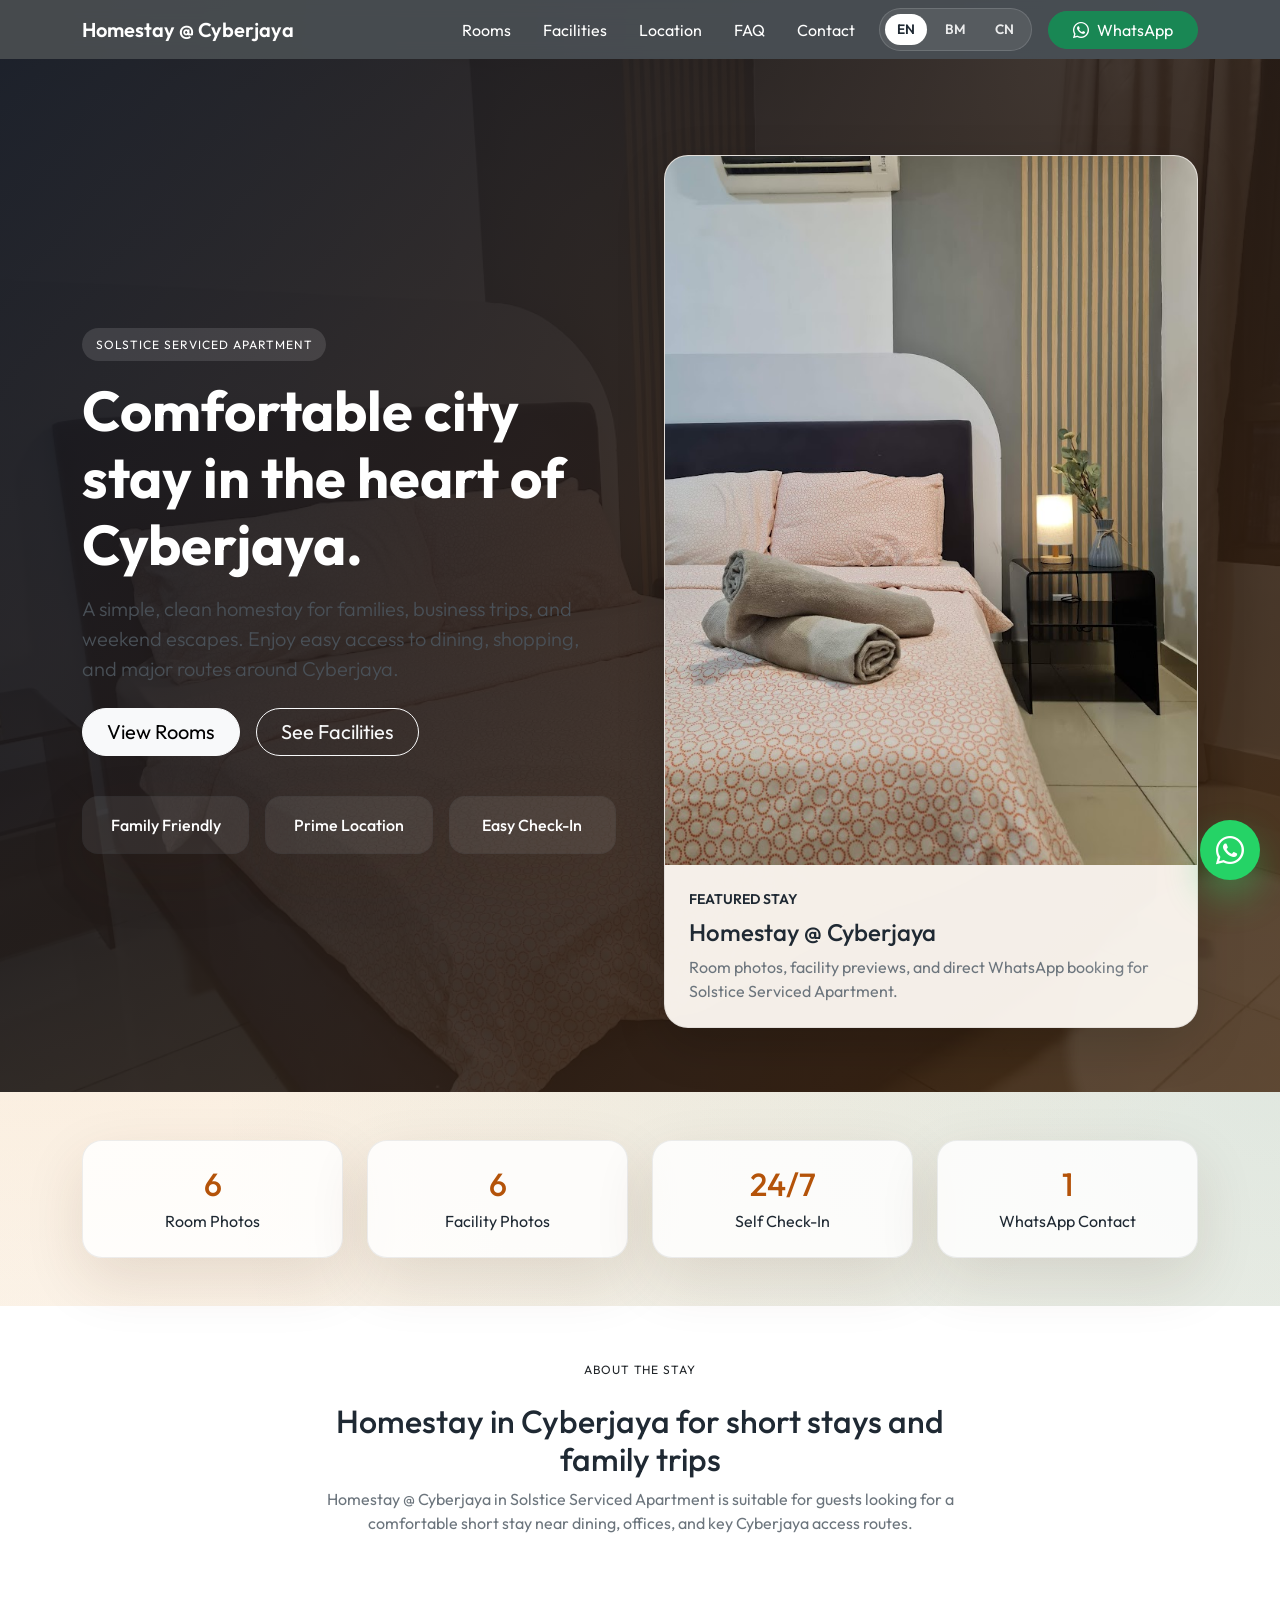
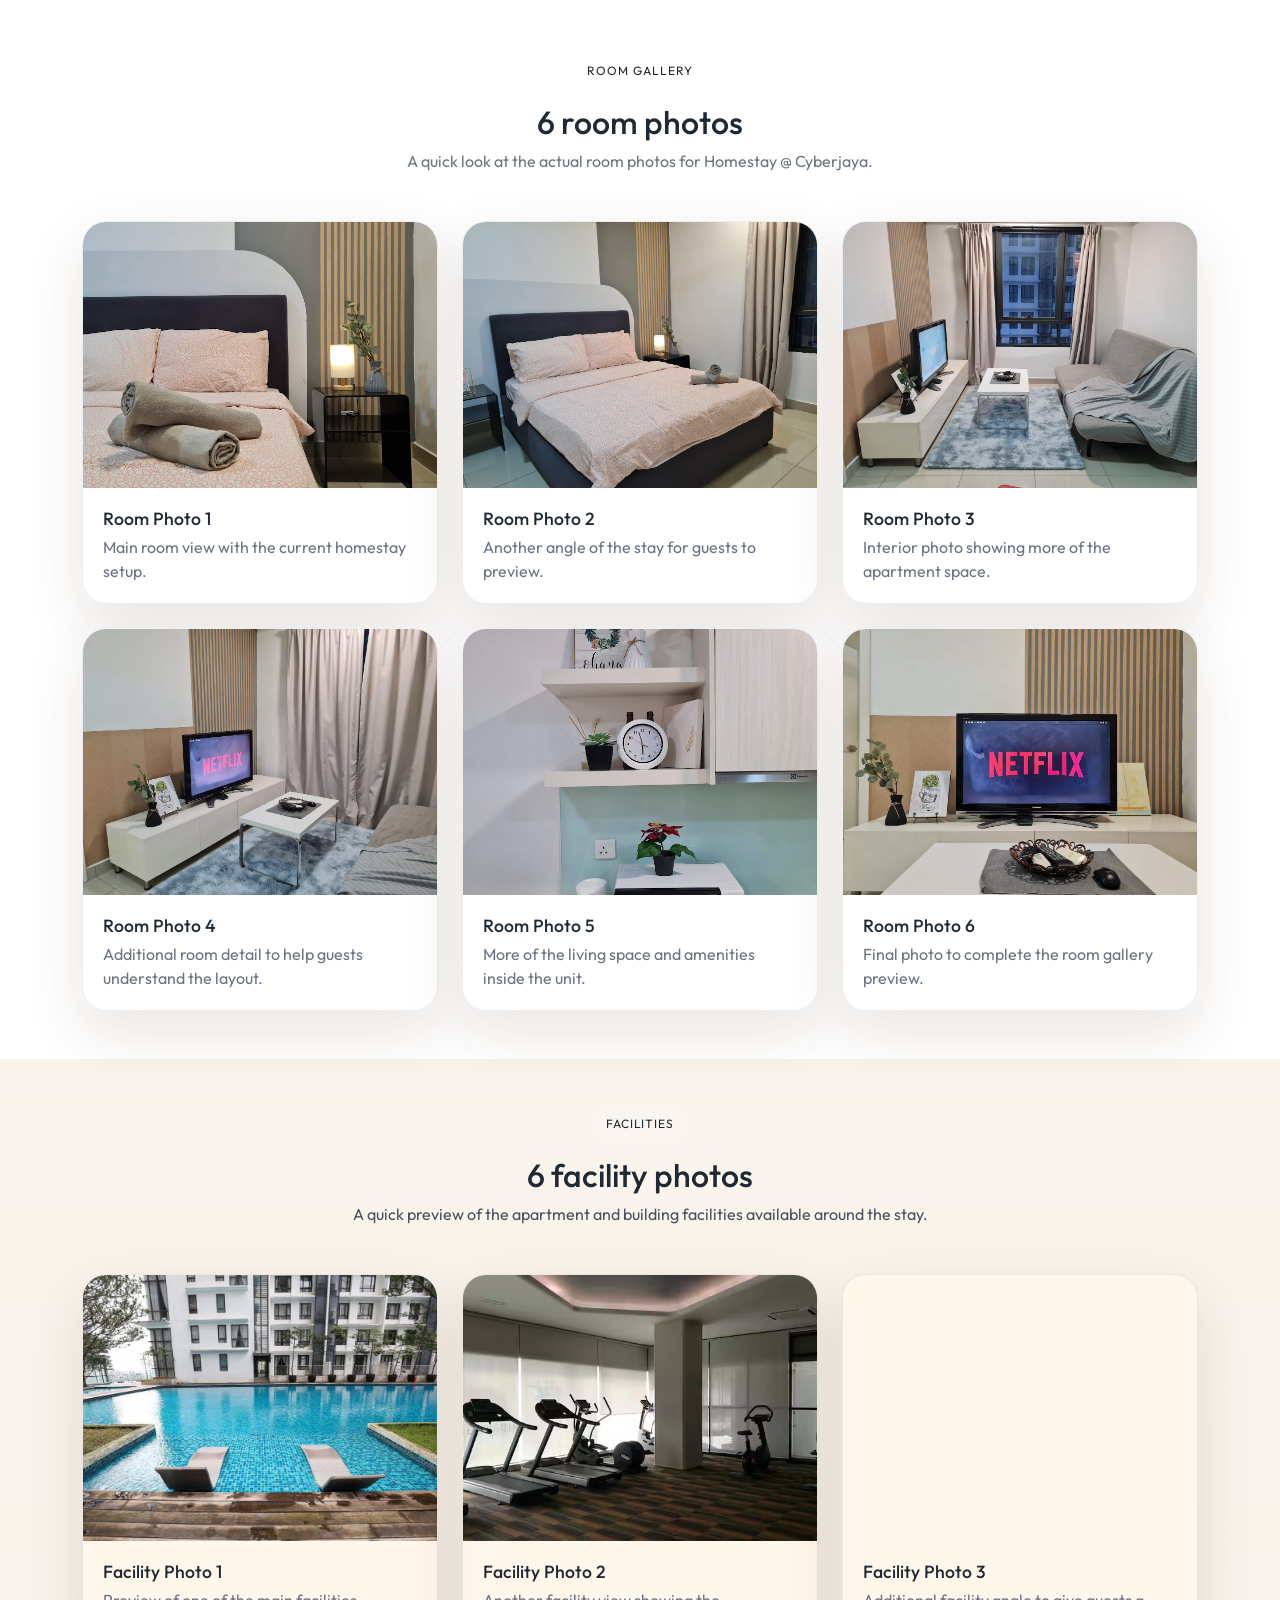
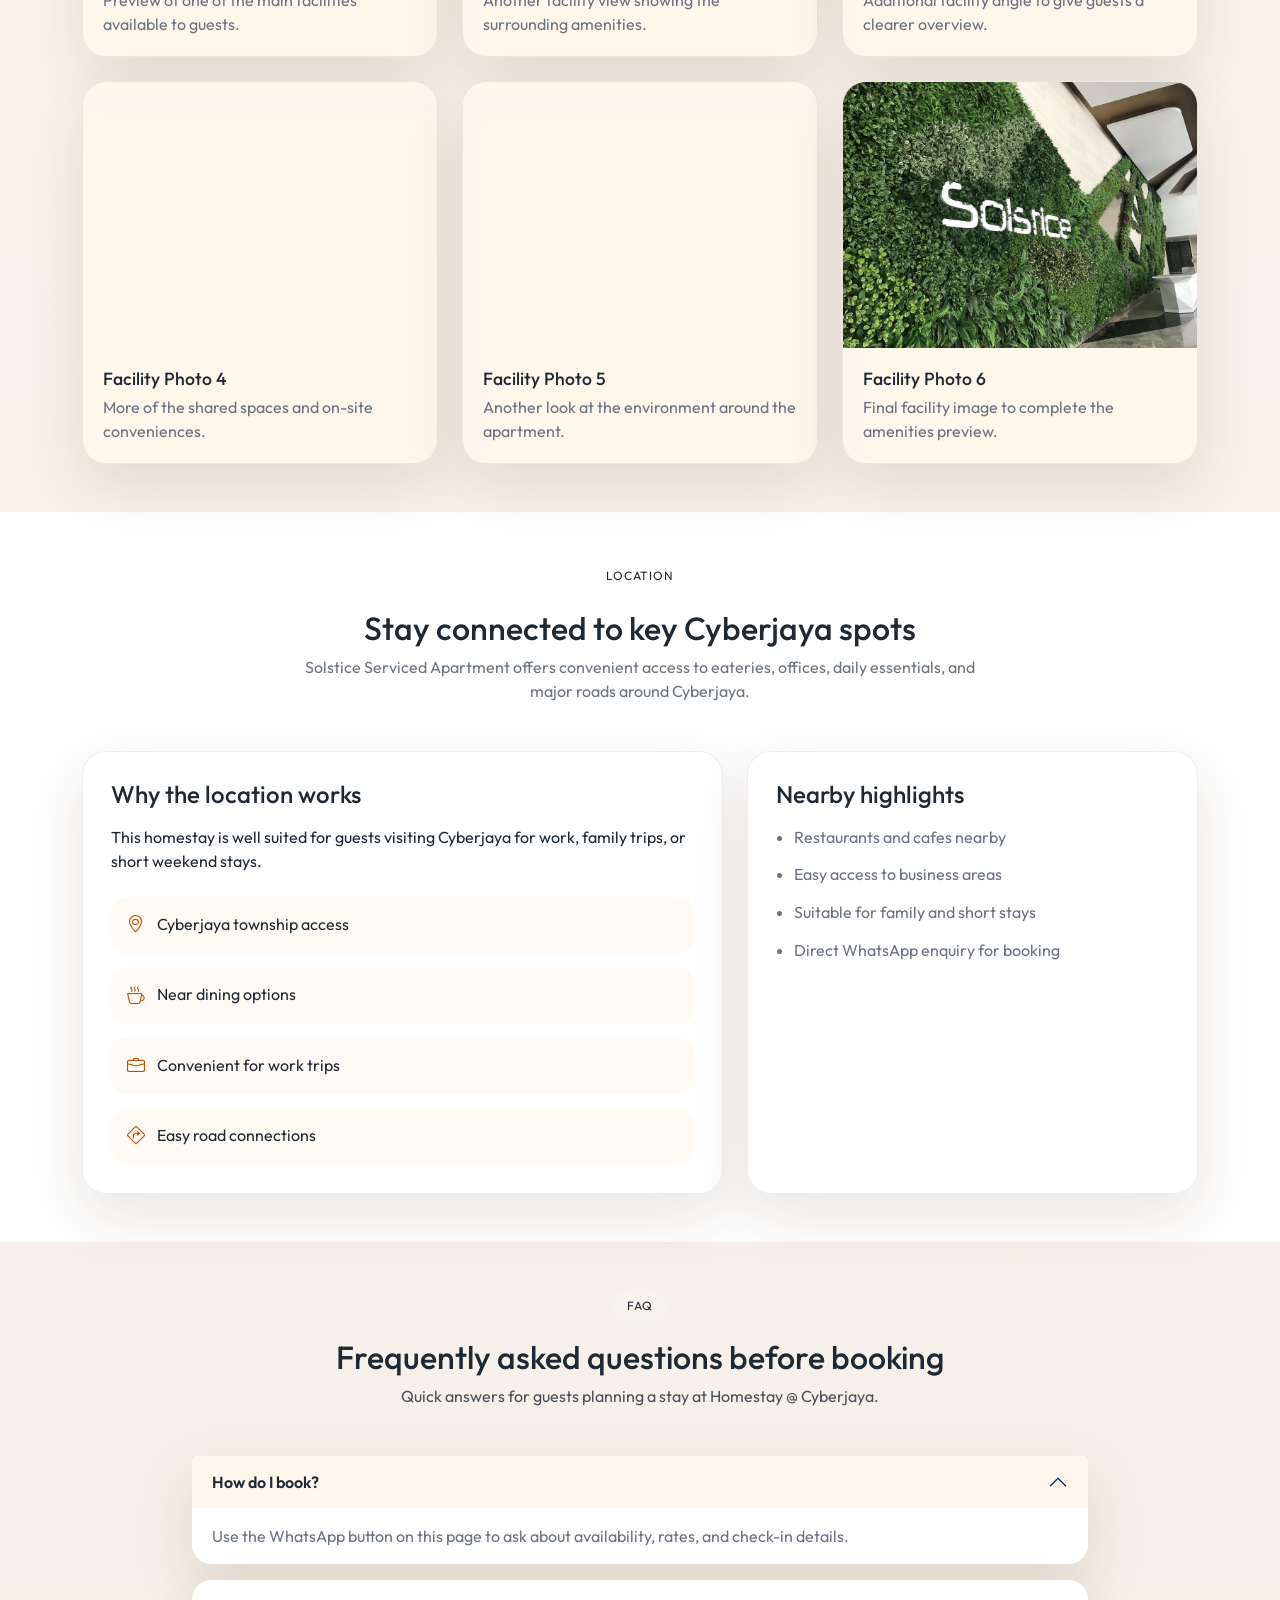
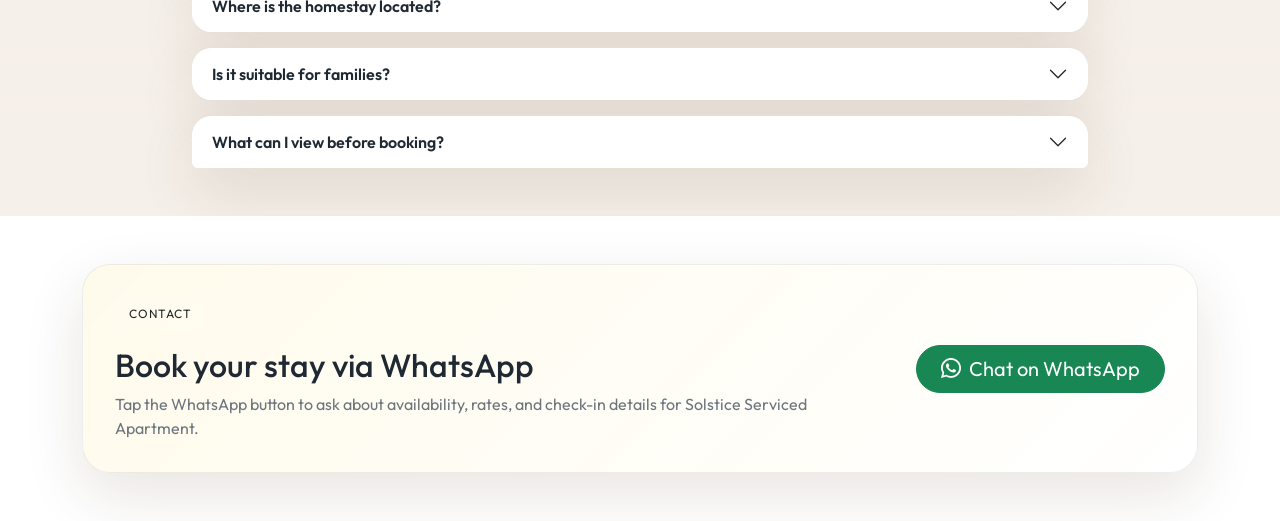
==== commit 8bcedc9a: "Refactor code structure and remove redundant code blocks for improved maintainability" ====
--- a/index.html
+++ b/index.html
@@ -12,18 +12,18 @@
   <meta property="og:title" content="Homestay @ Cyberjaya, Solstice Serviced Apartment">
   <meta property="og:description" content="Stay at Homestay @ Cyberjaya in Solstice Serviced Apartment. View rooms, facilities, and book via WhatsApp.">
   <meta property="og:locale" content="en_MY">
-  <meta property="og:image" content="assets/images/rooms/room-photo-1.jpg">
+  <meta property="og:image" content="assets/images/rooms/room.jpg">
   <meta name="twitter:card" content="summary_large_image">
   <meta name="twitter:title" content="Homestay @ Cyberjaya, Solstice Serviced Apartment">
   <meta name="twitter:description" content="Room gallery, facilities, and WhatsApp booking for a Cyberjaya stay.">
-  <meta name="twitter:image" content="assets/images/rooms/room-photo-1.jpg">
+  <meta name="twitter:image" content="assets/images/rooms/room.jpg">
   <link rel="alternate" hreflang="en" href="index.html">
   <link rel="alternate" hreflang="ms" href="bm.html">
   <link rel="alternate" hreflang="zh" href="cn.html">
   <link rel="alternate" hreflang="x-default" href="index.html">
   <link rel="preconnect" href="https://fonts.googleapis.com">
   <link rel="preconnect" href="https://fonts.gstatic.com" crossorigin>
-  <link rel="preload" as="image" href="assets/images/rooms/room-photo-1.jpg">
+  <link rel="preload" as="image" href="assets/images/rooms/room.jpg">
   <link href="https://fonts.googleapis.com/css2?family=Outfit:wght@300;400;500;600;700&display=swap" rel="stylesheet">
   <link href="https://cdn.jsdelivr.net/npm/bootstrap@5.3.3/dist/css/bootstrap.min.css" rel="stylesheet" integrity="sha384-QWTKZyjpPEjISv5WaRU9OFeRpok6YctnYmDr5pNlyT2bRjXh0JMhjY6hW+ALEwIH" crossorigin="anonymous">
   <link rel="stylesheet" href="https://cdn.jsdelivr.net/npm/bootstrap-icons@1.11.3/font/bootstrap-icons.min.css">
@@ -34,7 +34,7 @@
       "@type": "LodgingBusiness",
       "name": "Homestay @ Cyberjaya",
       "description": "Homestay at Solstice Serviced Apartment in Cyberjaya with room gallery, facility gallery, location details, FAQ, and WhatsApp booking.",
-      "image": "assets/images/rooms/room-photo-1.jpg",
+      "image": "assets/images/rooms/room.jpg",
       "address": {
         "@type": "PostalAddress",
         "addressLocality": "Cyberjaya",
@@ -151,7 +151,7 @@
         </div>
         <div class="col-lg-6">
           <div class="hero-card shadow-lg">
-            <img src="assets/images/rooms/room-photo-1.jpg" class="img-fluid" alt="Room view at Homestay Cyberjaya in Solstice Serviced Apartment" fetchpriority="high">
+            <img src="assets/images/rooms/room.jpg" class="img-fluid" alt="Room view at Homestay Cyberjaya in Solstice Serviced Apartment" fetchpriority="high">
             <div class="hero-card-body">
               <p class="mb-2 text-uppercase small fw-semibold">Featured Stay</p>
               <h2 class="h4 mb-2">Homestay @ Cyberjaya</h2>
@@ -213,12 +213,12 @@
           <p class="text-secondary mb-0">A quick look at the actual room photos for Homestay @ Cyberjaya.</p>
         </div>
         <div class="row g-4">
-          <div class="col-sm-6 col-lg-4"><div class="gallery-card"><img src="assets/images/rooms/room-photo-1.jpg" alt="Bedroom and interior view at Homestay Cyberjaya" loading="lazy" decoding="async"><div class="gallery-card-body"><h3>Room Photo 1</h3><p>Main room view with the current homestay setup.</p></div></div></div>
-          <div class="col-sm-6 col-lg-4"><div class="gallery-card"><img src="assets/images/rooms/room-photo-2.jpg" alt="Additional room angle at Solstice Serviced Apartment Cyberjaya" loading="lazy" decoding="async"><div class="gallery-card-body"><h3>Room Photo 2</h3><p>Another angle of the stay for guests to preview.</p></div></div></div>
-          <div class="col-sm-6 col-lg-4"><div class="gallery-card"><img src="assets/images/rooms/room-photo-3.jpg" alt="Interior apartment space at Homestay Cyberjaya" loading="lazy" decoding="async"><div class="gallery-card-body"><h3>Room Photo 3</h3><p>Interior photo showing more of the apartment space.</p></div></div></div>
-          <div class="col-sm-6 col-lg-4"><div class="gallery-card"><img src="assets/images/rooms/room-photo-4.jpg" alt="Room detail inside Homestay Cyberjaya" loading="lazy" decoding="async"><div class="gallery-card-body"><h3>Room Photo 4</h3><p>Additional room detail to help guests understand the layout.</p></div></div></div>
-          <div class="col-sm-6 col-lg-4"><div class="gallery-card"><img src="assets/images/rooms/room-photo-5.jpg" alt="Living space and amenities inside the Cyberjaya homestay" loading="lazy" decoding="async"><div class="gallery-card-body"><h3>Room Photo 5</h3><p>More of the living space and amenities inside the unit.</p></div></div></div>
-          <div class="col-sm-6 col-lg-4"><div class="gallery-card"><img src="assets/images/rooms/room-photo-6.jpg" alt="Another interior view of Homestay at Solstice Serviced Apartment" loading="lazy" decoding="async"><div class="gallery-card-body"><h3>Room Photo 6</h3><p>Final photo to complete the room gallery preview.</p></div></div></div>
+          <div class="col-sm-6 col-lg-4"><div class="gallery-card"><img src="assets/images/rooms/room.jpg" alt="Bedroom and interior view at Homestay Cyberjaya" loading="lazy" decoding="async"><div class="gallery-card-body"><h3>Room Photo 1</h3><p>Main room view with the current homestay setup.</p></div></div></div>
+          <div class="col-sm-6 col-lg-4"><div class="gallery-card"><img src="assets/images/rooms/room-2.jpg" alt="Additional room angle at Solstice Serviced Apartment Cyberjaya" loading="lazy" decoding="async"><div class="gallery-card-body"><h3>Room Photo 2</h3><p>Another angle of the stay for guests to preview.</p></div></div></div>
+          <div class="col-sm-6 col-lg-4"><div class="gallery-card"><img src="assets/images/rooms/living.jpg" alt="Interior apartment space at Homestay Cyberjaya" loading="lazy" decoding="async"><div class="gallery-card-body"><h3>Room Photo 3</h3><p>Interior photo showing more of the apartment space.</p></div></div></div>
+          <div class="col-sm-6 col-lg-4"><div class="gallery-card"><img src="assets/images/rooms/living-2.jpg" alt="Room detail inside Homestay Cyberjaya" loading="lazy" decoding="async"><div class="gallery-card-body"><h3>Room Photo 4</h3><p>Additional room detail to help guests understand the layout.</p></div></div></div>
+          <div class="col-sm-6 col-lg-4"><div class="gallery-card"><img src="assets/images/rooms/kitchen.jpg" alt="Living space and amenities inside the Cyberjaya homestay" loading="lazy" decoding="async"><div class="gallery-card-body"><h3>Room Photo 5</h3><p>More of the living space and amenities inside the unit.</p></div></div></div>
+          <div class="col-sm-6 col-lg-4"><div class="gallery-card"><img src="assets/images/rooms/tv.jpg" alt="Another interior view of Homestay at Solstice Serviced Apartment" loading="lazy" decoding="async"><div class="gallery-card-body"><h3>Room Photo 6</h3><p>Final photo to complete the room gallery preview.</p></div></div></div>
         </div>
       </div>
     </section>
@@ -231,12 +231,12 @@
           <p class="text-light-emphasis mb-0">A quick preview of the apartment and building facilities available around the stay.</p>
         </div>
         <div class="row g-4">
-          <div class="col-sm-6 col-lg-4"><div class="gallery-card facility-card"><img src="assets/images/facilities/facility-photo-1.jpg" alt="Facility view at Solstice Serviced Apartment Cyberjaya" loading="lazy" decoding="async"><div class="gallery-card-body"><h3>Facility Photo 1</h3><p>Preview of one of the main facilities available to guests.</p></div></div></div>
-          <div class="col-sm-6 col-lg-4"><div class="gallery-card facility-card"><img src="assets/images/facilities/facility-photo-2.avif" alt="Shared facility area near Homestay Cyberjaya" loading="lazy" decoding="async"><div class="gallery-card-body"><h3>Facility Photo 2</h3><p>Another facility view showing the surrounding amenities.</p></div></div></div>
-          <div class="col-sm-6 col-lg-4"><div class="gallery-card facility-card"><img src="assets/images/facilities/facility-photo-3.jpg" alt="Apartment facility and amenity view in Cyberjaya" loading="lazy" decoding="async"><div class="gallery-card-body"><h3>Facility Photo 3</h3><p>Additional facility angle to give guests a clearer overview.</p></div></div></div>
-          <div class="col-sm-6 col-lg-4"><div class="gallery-card facility-card"><img src="assets/images/facilities/facility-photo-4.jpg" alt="On-site shared space at Solstice Serviced Apartment" loading="lazy" decoding="async"><div class="gallery-card-body"><h3>Facility Photo 4</h3><p>More of the shared spaces and on-site conveniences.</p></div></div></div>
-          <div class="col-sm-6 col-lg-4"><div class="gallery-card facility-card"><img src="assets/images/facilities/facility-photo-5.jpg" alt="Environment and facilities around the Cyberjaya homestay" loading="lazy" decoding="async"><div class="gallery-card-body"><h3>Facility Photo 5</h3><p>Another look at the environment around the apartment.</p></div></div></div>
-          <div class="col-sm-6 col-lg-4"><div class="gallery-card facility-card"><img src="assets/images/facilities/facility-photo-6.jpeg" alt="Building facility preview for Homestay at Cyberjaya" loading="lazy" decoding="async"><div class="gallery-card-body"><h3>Facility Photo 6</h3><p>Final facility image to complete the amenities preview.</p></div></div></div>
+          <div class="col-sm-6 col-lg-4"><div class="gallery-card facility-card"><img src="assets/images/facilities/pool.jpg" alt="Facility view at Solstice Serviced Apartment Cyberjaya" loading="lazy" decoding="async"><div class="gallery-card-body"><h3>Facility Photo 1</h3><p>Preview of one of the main facilities available to guests.</p></div></div></div>
+          <div class="col-sm-6 col-lg-4"><div class="gallery-card facility-card"><img src="assets/images/facilities/gym.avif" alt="Shared facility area near Homestay Cyberjaya" loading="lazy" decoding="async"><div class="gallery-card-body"><h3>Facility Photo 2</h3><p>Another facility view showing the surrounding amenities.</p></div></div></div>
+          <div class="col-sm-6 col-lg-4"><div class="gallery-card facility-card"><img src="assets/images/facilities/pool-2.jpg" alt="Apartment facility and amenity view in Cyberjaya" loading="lazy" decoding="async"><div class="gallery-card-body"><h3>Facility Photo 3</h3><p>Additional facility angle to give guests a clearer overview.</p></div></div></div>
+          <div class="col-sm-6 col-lg-4"><div class="gallery-card facility-card"><img src="assets/images/facilities/jacuzzi.jpg" alt="On-site shared space at Solstice Serviced Apartment" loading="lazy" decoding="async"><div class="gallery-card-body"><h3>Facility Photo 4</h3><p>More of the shared spaces and on-site conveniences.</p></div></div></div>
+          <div class="col-sm-6 col-lg-4"><div class="gallery-card facility-card"><img src="assets/images/facilities/jacuzzi-2.jpg" alt="Environment and facilities around the Cyberjaya homestay" loading="lazy" decoding="async"><div class="gallery-card-body"><h3>Facility Photo 5</h3><p>Another look at the environment around the apartment.</p></div></div></div>
+          <div class="col-sm-6 col-lg-4"><div class="gallery-card facility-card"><img src="assets/images/facilities/lobby.jpeg" alt="Building facility preview for Homestay at Cyberjaya" loading="lazy" decoding="async"><div class="gallery-card-body"><h3>Facility Photo 6</h3><p>Final facility image to complete the amenities preview.</p></div></div></div>
         </div>
       </div>
     </section>
--- a/assets/css/style.css
+++ b/assets/css/style.css
@@ -68,7 +68,7 @@
   color: #fff;
   background:
     linear-gradient(135deg, rgba(20, 24, 34, 0.94), rgba(64, 36, 13, 0.82)),
-    url("../images/rooms/room-photo-2.jpg") center/cover no-repeat;
+    url("../images/rooms/room-2.jpg") center/cover no-repeat;
   overflow: hidden;
 }
 
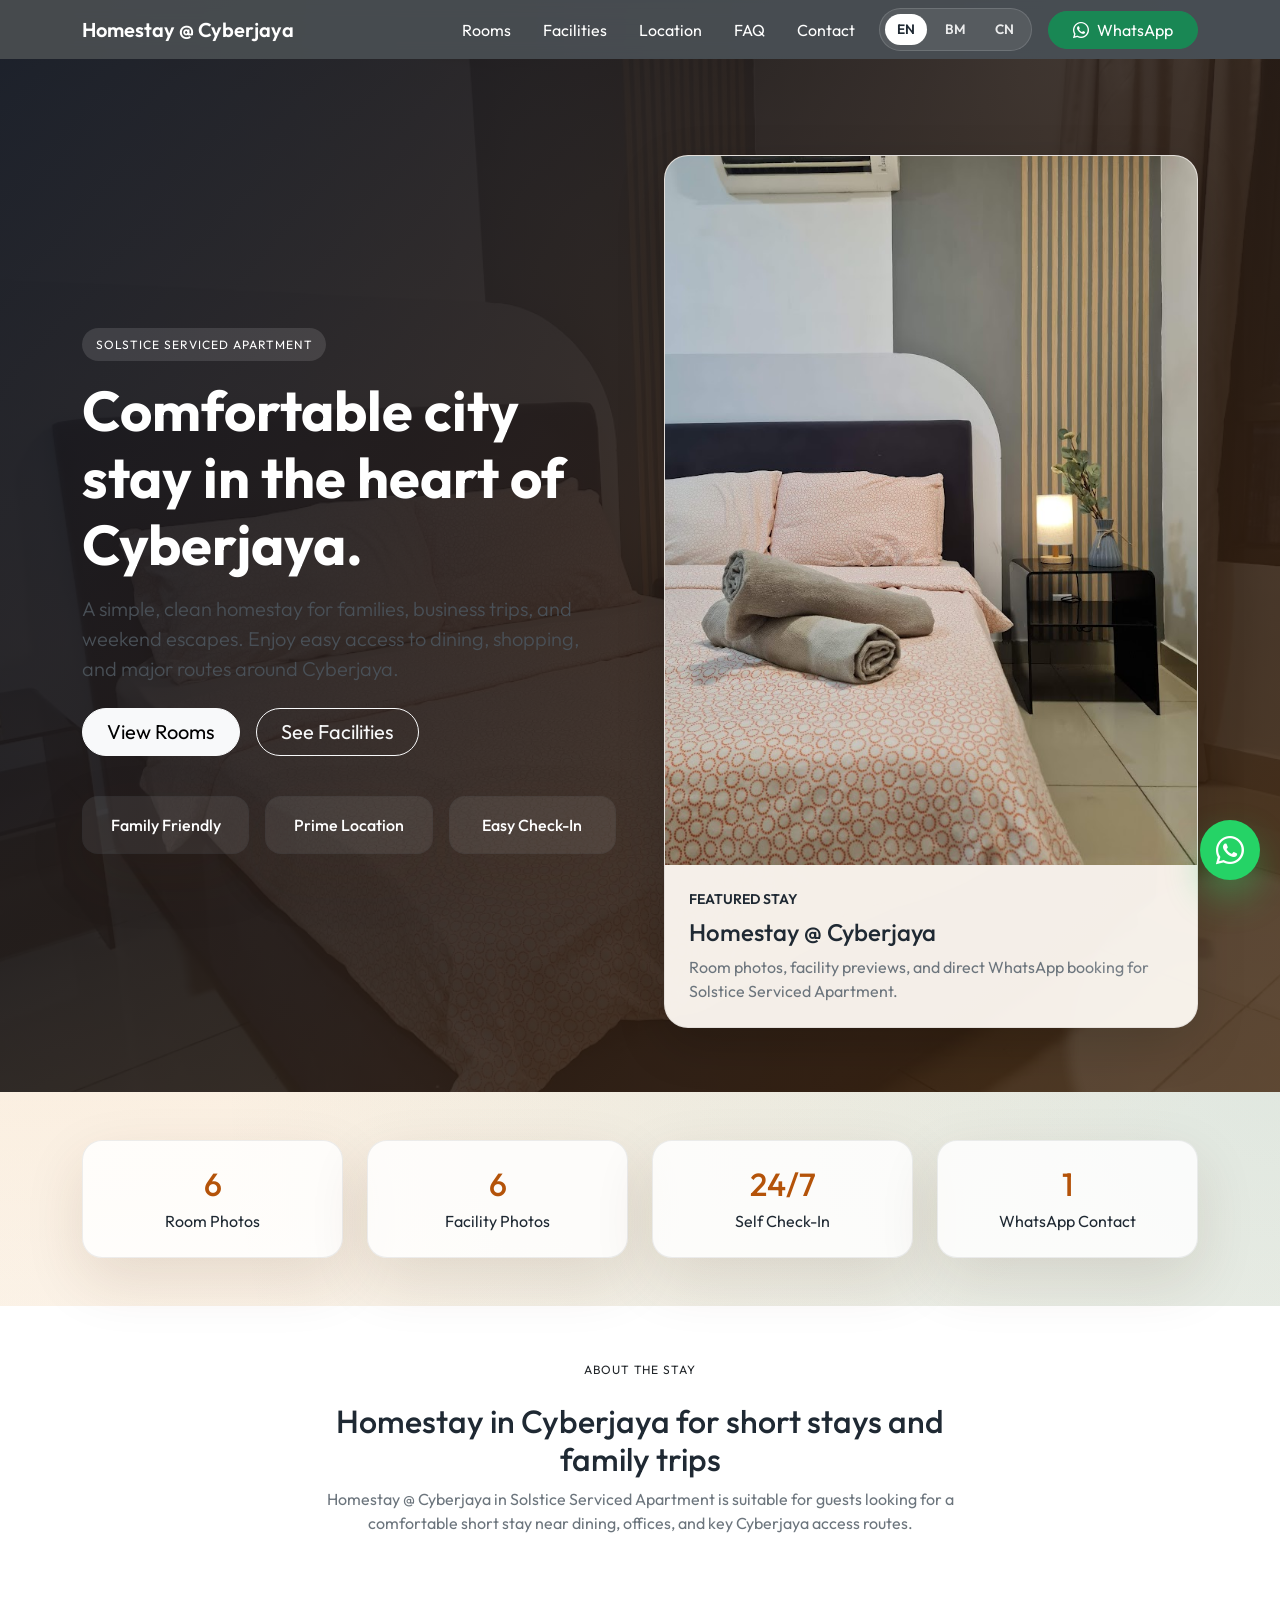
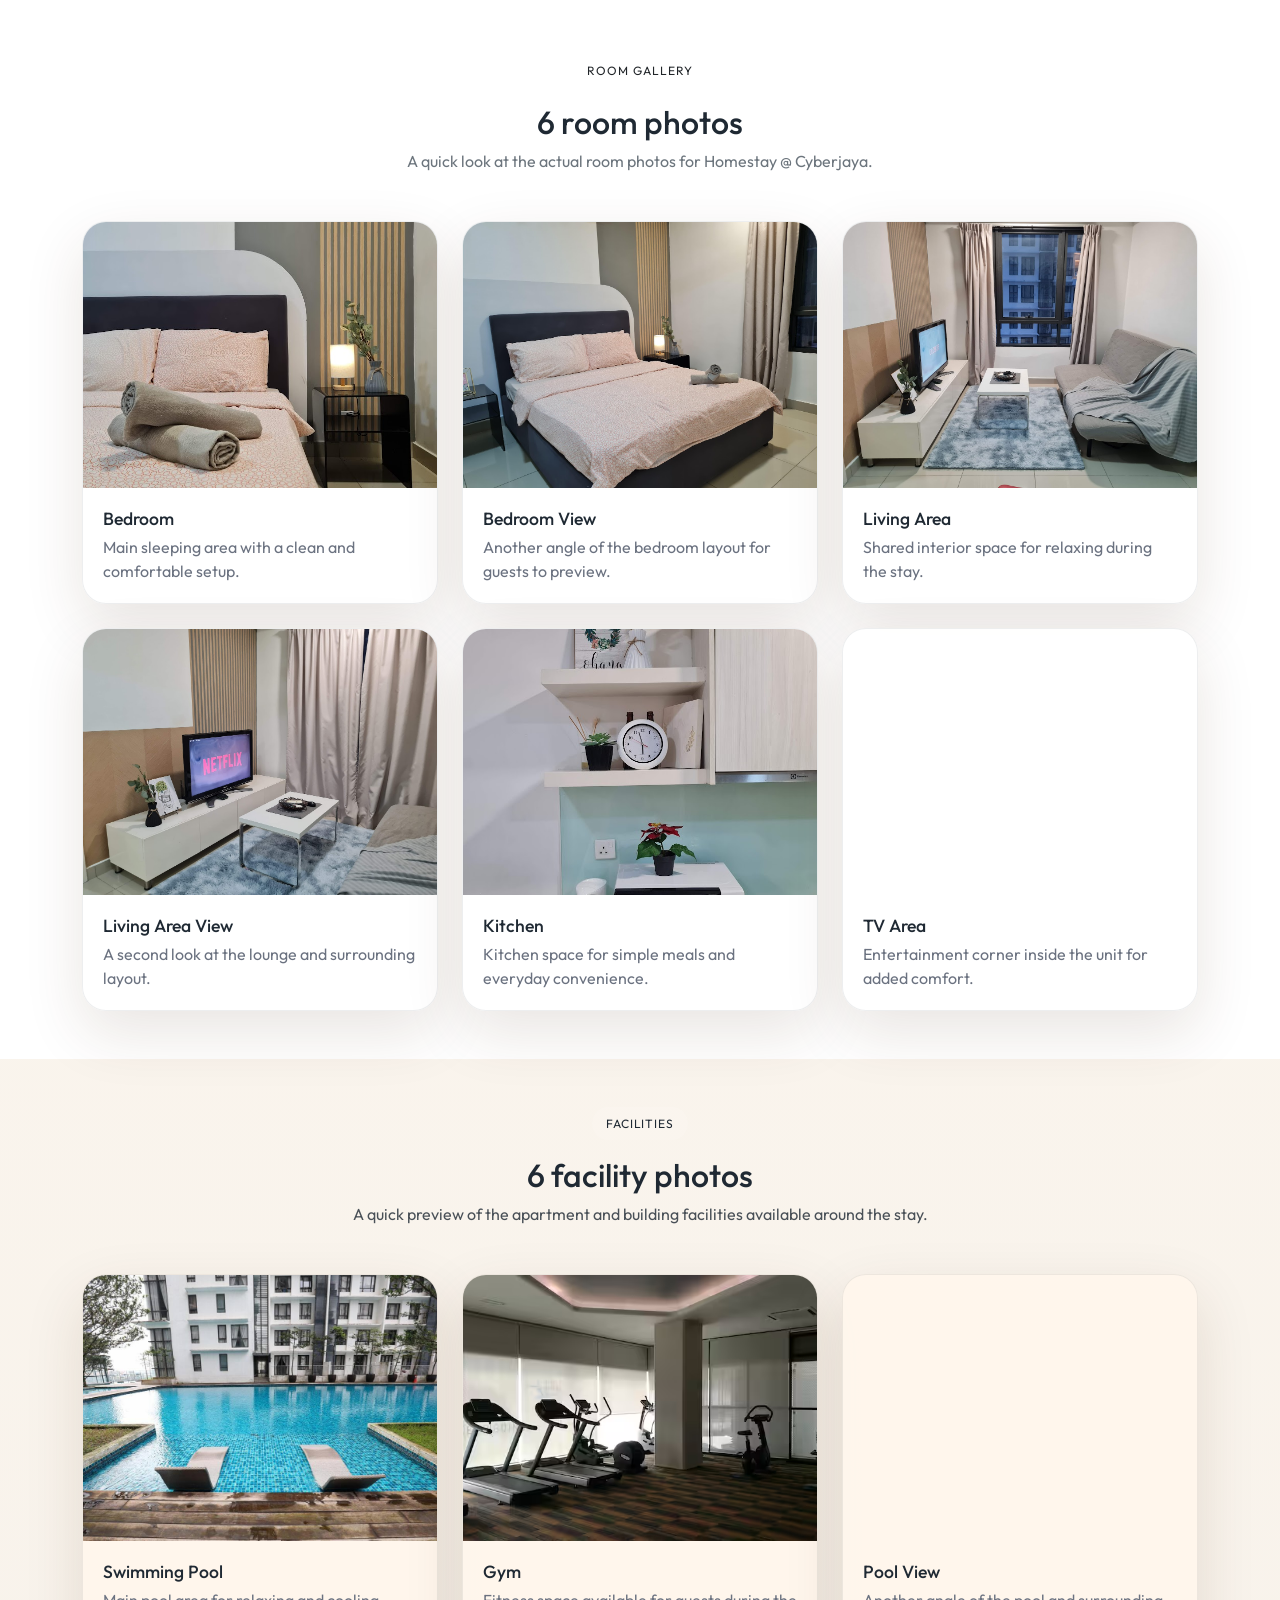
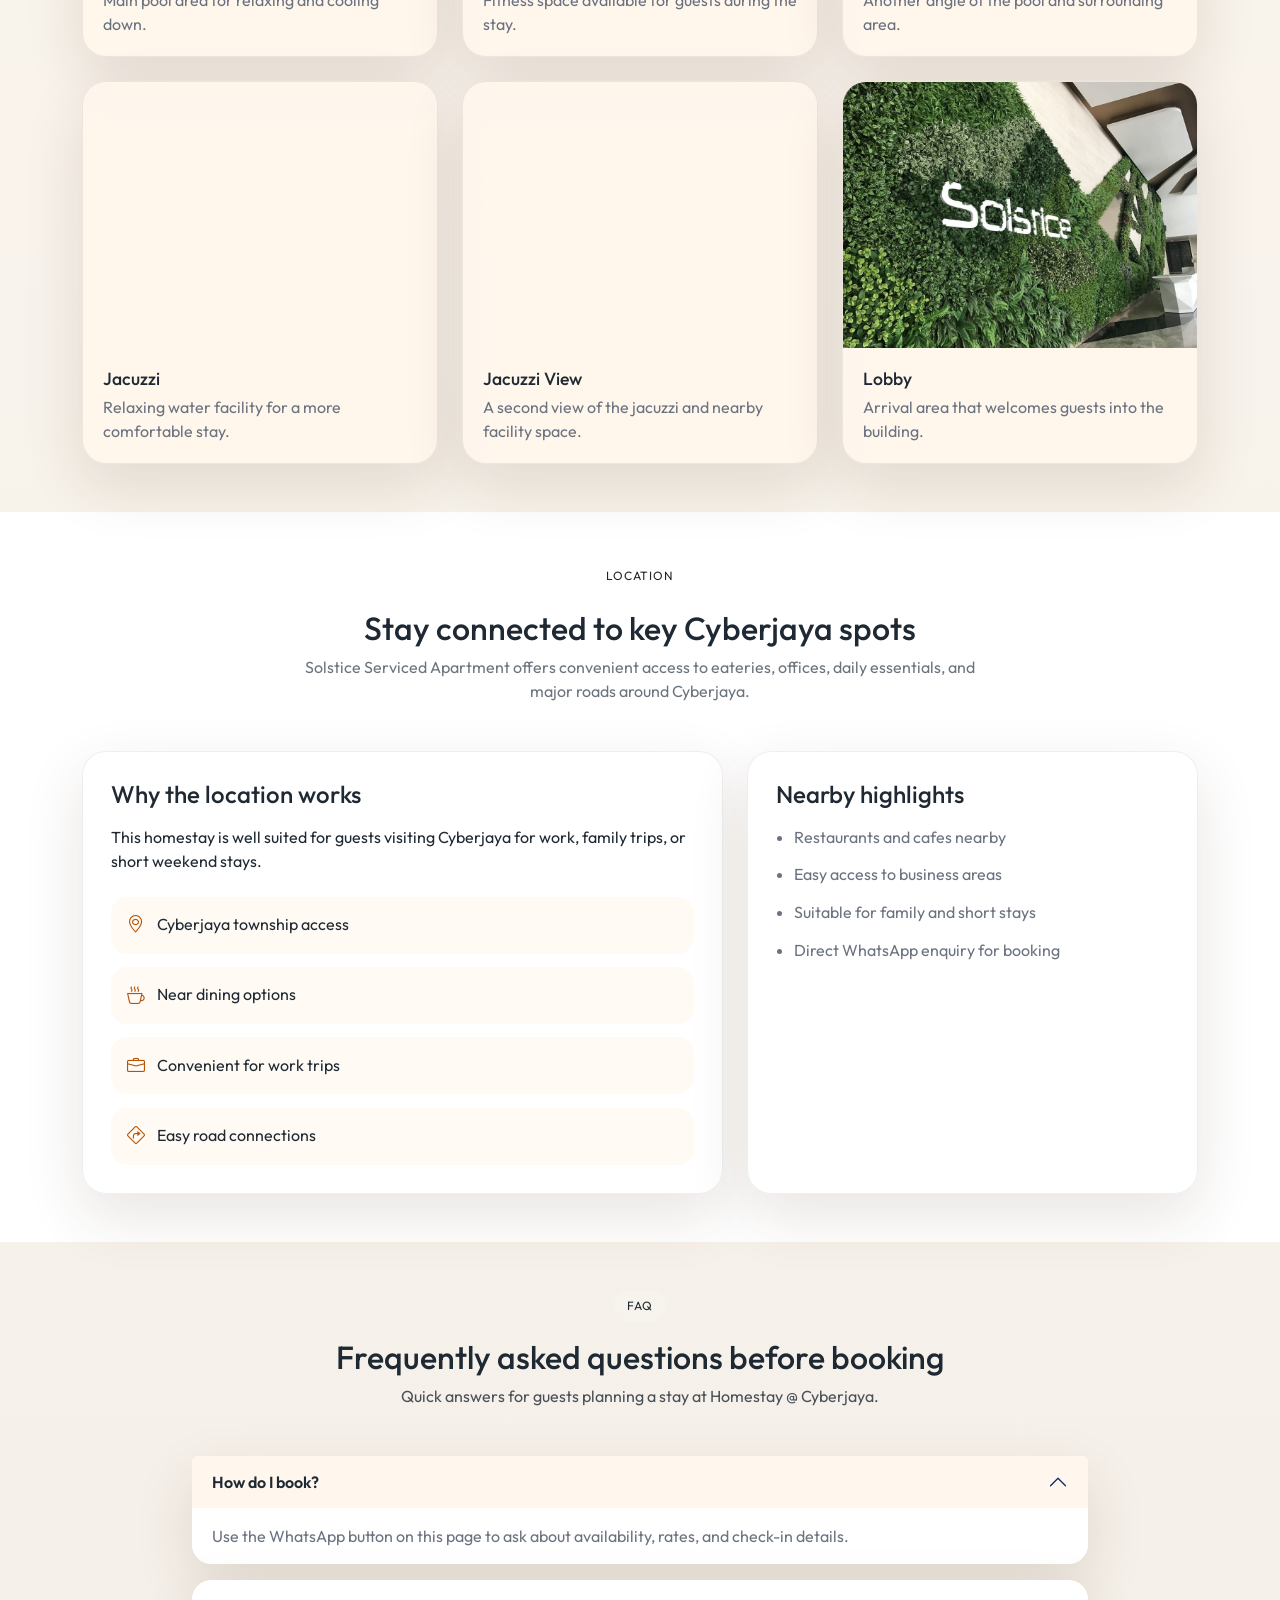
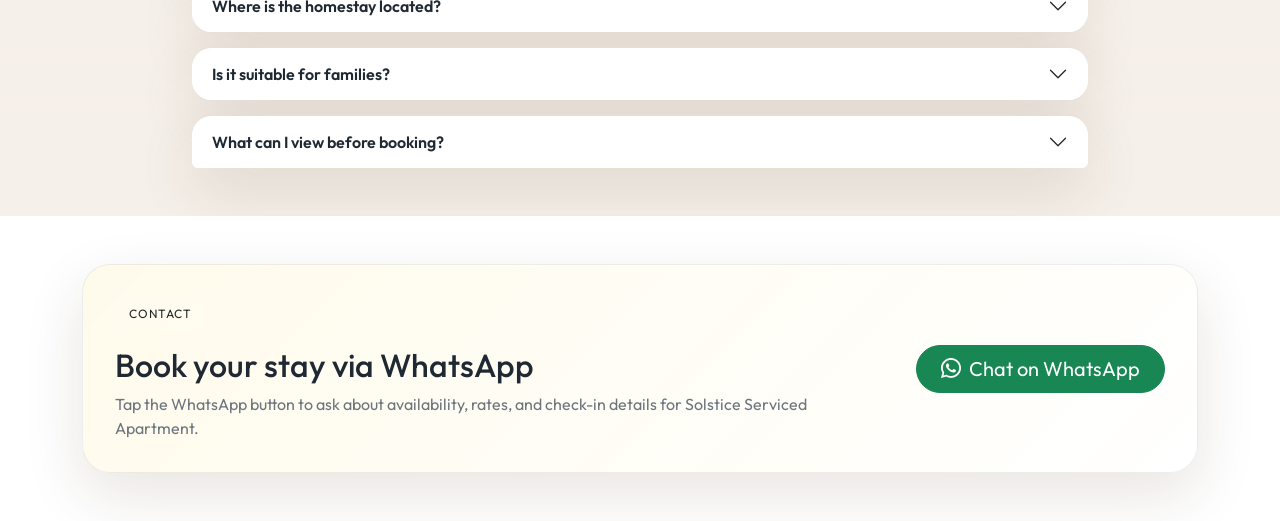
==== commit 6c023862: "Update room and facility descriptions for improved clarity and user engagement" ====
--- a/index.html
+++ b/index.html
@@ -213,12 +213,12 @@
           <p class="text-secondary mb-0">A quick look at the actual room photos for Homestay @ Cyberjaya.</p>
         </div>
         <div class="row g-4">
-          <div class="col-sm-6 col-lg-4"><div class="gallery-card"><img src="assets/images/rooms/room.jpg" alt="Bedroom and interior view at Homestay Cyberjaya" loading="lazy" decoding="async"><div class="gallery-card-body"><h3>Room Photo 1</h3><p>Main room view with the current homestay setup.</p></div></div></div>
-          <div class="col-sm-6 col-lg-4"><div class="gallery-card"><img src="assets/images/rooms/room-2.jpg" alt="Additional room angle at Solstice Serviced Apartment Cyberjaya" loading="lazy" decoding="async"><div class="gallery-card-body"><h3>Room Photo 2</h3><p>Another angle of the stay for guests to preview.</p></div></div></div>
-          <div class="col-sm-6 col-lg-4"><div class="gallery-card"><img src="assets/images/rooms/living.jpg" alt="Interior apartment space at Homestay Cyberjaya" loading="lazy" decoding="async"><div class="gallery-card-body"><h3>Room Photo 3</h3><p>Interior photo showing more of the apartment space.</p></div></div></div>
-          <div class="col-sm-6 col-lg-4"><div class="gallery-card"><img src="assets/images/rooms/living-2.jpg" alt="Room detail inside Homestay Cyberjaya" loading="lazy" decoding="async"><div class="gallery-card-body"><h3>Room Photo 4</h3><p>Additional room detail to help guests understand the layout.</p></div></div></div>
-          <div class="col-sm-6 col-lg-4"><div class="gallery-card"><img src="assets/images/rooms/kitchen.jpg" alt="Living space and amenities inside the Cyberjaya homestay" loading="lazy" decoding="async"><div class="gallery-card-body"><h3>Room Photo 5</h3><p>More of the living space and amenities inside the unit.</p></div></div></div>
-          <div class="col-sm-6 col-lg-4"><div class="gallery-card"><img src="assets/images/rooms/tv.jpg" alt="Another interior view of Homestay at Solstice Serviced Apartment" loading="lazy" decoding="async"><div class="gallery-card-body"><h3>Room Photo 6</h3><p>Final photo to complete the room gallery preview.</p></div></div></div>
+          <div class="col-sm-6 col-lg-4"><div class="gallery-card"><img src="assets/images/rooms/room.jpg" alt="Bedroom and interior view at Homestay Cyberjaya" loading="lazy" decoding="async"><div class="gallery-card-body"><h3>Bedroom</h3><p>Main sleeping area with a clean and comfortable setup.</p></div></div></div>
+          <div class="col-sm-6 col-lg-4"><div class="gallery-card"><img src="assets/images/rooms/room-2.jpg" alt="Additional room angle at Solstice Serviced Apartment Cyberjaya" loading="lazy" decoding="async"><div class="gallery-card-body"><h3>Bedroom View</h3><p>Another angle of the bedroom layout for guests to preview.</p></div></div></div>
+          <div class="col-sm-6 col-lg-4"><div class="gallery-card"><img src="assets/images/rooms/living.jpg" alt="Interior apartment space at Homestay Cyberjaya" loading="lazy" decoding="async"><div class="gallery-card-body"><h3>Living Area</h3><p>Shared interior space for relaxing during the stay.</p></div></div></div>
+          <div class="col-sm-6 col-lg-4"><div class="gallery-card"><img src="assets/images/rooms/living-2.jpg" alt="Room detail inside Homestay Cyberjaya" loading="lazy" decoding="async"><div class="gallery-card-body"><h3>Living Area View</h3><p>A second look at the lounge and surrounding layout.</p></div></div></div>
+          <div class="col-sm-6 col-lg-4"><div class="gallery-card"><img src="assets/images/rooms/kitchen.jpg" alt="Living space and amenities inside the Cyberjaya homestay" loading="lazy" decoding="async"><div class="gallery-card-body"><h3>Kitchen</h3><p>Kitchen space for simple meals and everyday convenience.</p></div></div></div>
+          <div class="col-sm-6 col-lg-4"><div class="gallery-card"><img src="assets/images/rooms/tv.jpg" alt="Another interior view of Homestay at Solstice Serviced Apartment" loading="lazy" decoding="async"><div class="gallery-card-body"><h3>TV Area</h3><p>Entertainment corner inside the unit for added comfort.</p></div></div></div>
         </div>
       </div>
     </section>
@@ -231,12 +231,12 @@
           <p class="text-light-emphasis mb-0">A quick preview of the apartment and building facilities available around the stay.</p>
         </div>
         <div class="row g-4">
-          <div class="col-sm-6 col-lg-4"><div class="gallery-card facility-card"><img src="assets/images/facilities/pool.jpg" alt="Facility view at Solstice Serviced Apartment Cyberjaya" loading="lazy" decoding="async"><div class="gallery-card-body"><h3>Facility Photo 1</h3><p>Preview of one of the main facilities available to guests.</p></div></div></div>
-          <div class="col-sm-6 col-lg-4"><div class="gallery-card facility-card"><img src="assets/images/facilities/gym.avif" alt="Shared facility area near Homestay Cyberjaya" loading="lazy" decoding="async"><div class="gallery-card-body"><h3>Facility Photo 2</h3><p>Another facility view showing the surrounding amenities.</p></div></div></div>
-          <div class="col-sm-6 col-lg-4"><div class="gallery-card facility-card"><img src="assets/images/facilities/pool-2.jpg" alt="Apartment facility and amenity view in Cyberjaya" loading="lazy" decoding="async"><div class="gallery-card-body"><h3>Facility Photo 3</h3><p>Additional facility angle to give guests a clearer overview.</p></div></div></div>
-          <div class="col-sm-6 col-lg-4"><div class="gallery-card facility-card"><img src="assets/images/facilities/jacuzzi.jpg" alt="On-site shared space at Solstice Serviced Apartment" loading="lazy" decoding="async"><div class="gallery-card-body"><h3>Facility Photo 4</h3><p>More of the shared spaces and on-site conveniences.</p></div></div></div>
-          <div class="col-sm-6 col-lg-4"><div class="gallery-card facility-card"><img src="assets/images/facilities/jacuzzi-2.jpg" alt="Environment and facilities around the Cyberjaya homestay" loading="lazy" decoding="async"><div class="gallery-card-body"><h3>Facility Photo 5</h3><p>Another look at the environment around the apartment.</p></div></div></div>
-          <div class="col-sm-6 col-lg-4"><div class="gallery-card facility-card"><img src="assets/images/facilities/lobby.jpeg" alt="Building facility preview for Homestay at Cyberjaya" loading="lazy" decoding="async"><div class="gallery-card-body"><h3>Facility Photo 6</h3><p>Final facility image to complete the amenities preview.</p></div></div></div>
+          <div class="col-sm-6 col-lg-4"><div class="gallery-card facility-card"><img src="assets/images/facilities/pool.jpg" alt="Facility view at Solstice Serviced Apartment Cyberjaya" loading="lazy" decoding="async"><div class="gallery-card-body"><h3>Swimming Pool</h3><p>Main pool area for relaxing and cooling down.</p></div></div></div>
+          <div class="col-sm-6 col-lg-4"><div class="gallery-card facility-card"><img src="assets/images/facilities/gym.avif" alt="Shared facility area near Homestay Cyberjaya" loading="lazy" decoding="async"><div class="gallery-card-body"><h3>Gym</h3><p>Fitness space available for guests during the stay.</p></div></div></div>
+          <div class="col-sm-6 col-lg-4"><div class="gallery-card facility-card"><img src="assets/images/facilities/pool-2.jpg" alt="Apartment facility and amenity view in Cyberjaya" loading="lazy" decoding="async"><div class="gallery-card-body"><h3>Pool View</h3><p>Another angle of the pool and surrounding area.</p></div></div></div>
+          <div class="col-sm-6 col-lg-4"><div class="gallery-card facility-card"><img src="assets/images/facilities/jacuzzi.jpg" alt="On-site shared space at Solstice Serviced Apartment" loading="lazy" decoding="async"><div class="gallery-card-body"><h3>Jacuzzi</h3><p>Relaxing water facility for a more comfortable stay.</p></div></div></div>
+          <div class="col-sm-6 col-lg-4"><div class="gallery-card facility-card"><img src="assets/images/facilities/jacuzzi-2.jpg" alt="Environment and facilities around the Cyberjaya homestay" loading="lazy" decoding="async"><div class="gallery-card-body"><h3>Jacuzzi View</h3><p>A second view of the jacuzzi and nearby facility space.</p></div></div></div>
+          <div class="col-sm-6 col-lg-4"><div class="gallery-card facility-card"><img src="assets/images/facilities/lobby.jpeg" alt="Building facility preview for Homestay at Cyberjaya" loading="lazy" decoding="async"><div class="gallery-card-body"><h3>Lobby</h3><p>Arrival area that welcomes guests into the building.</p></div></div></div>
         </div>
       </div>
     </section>
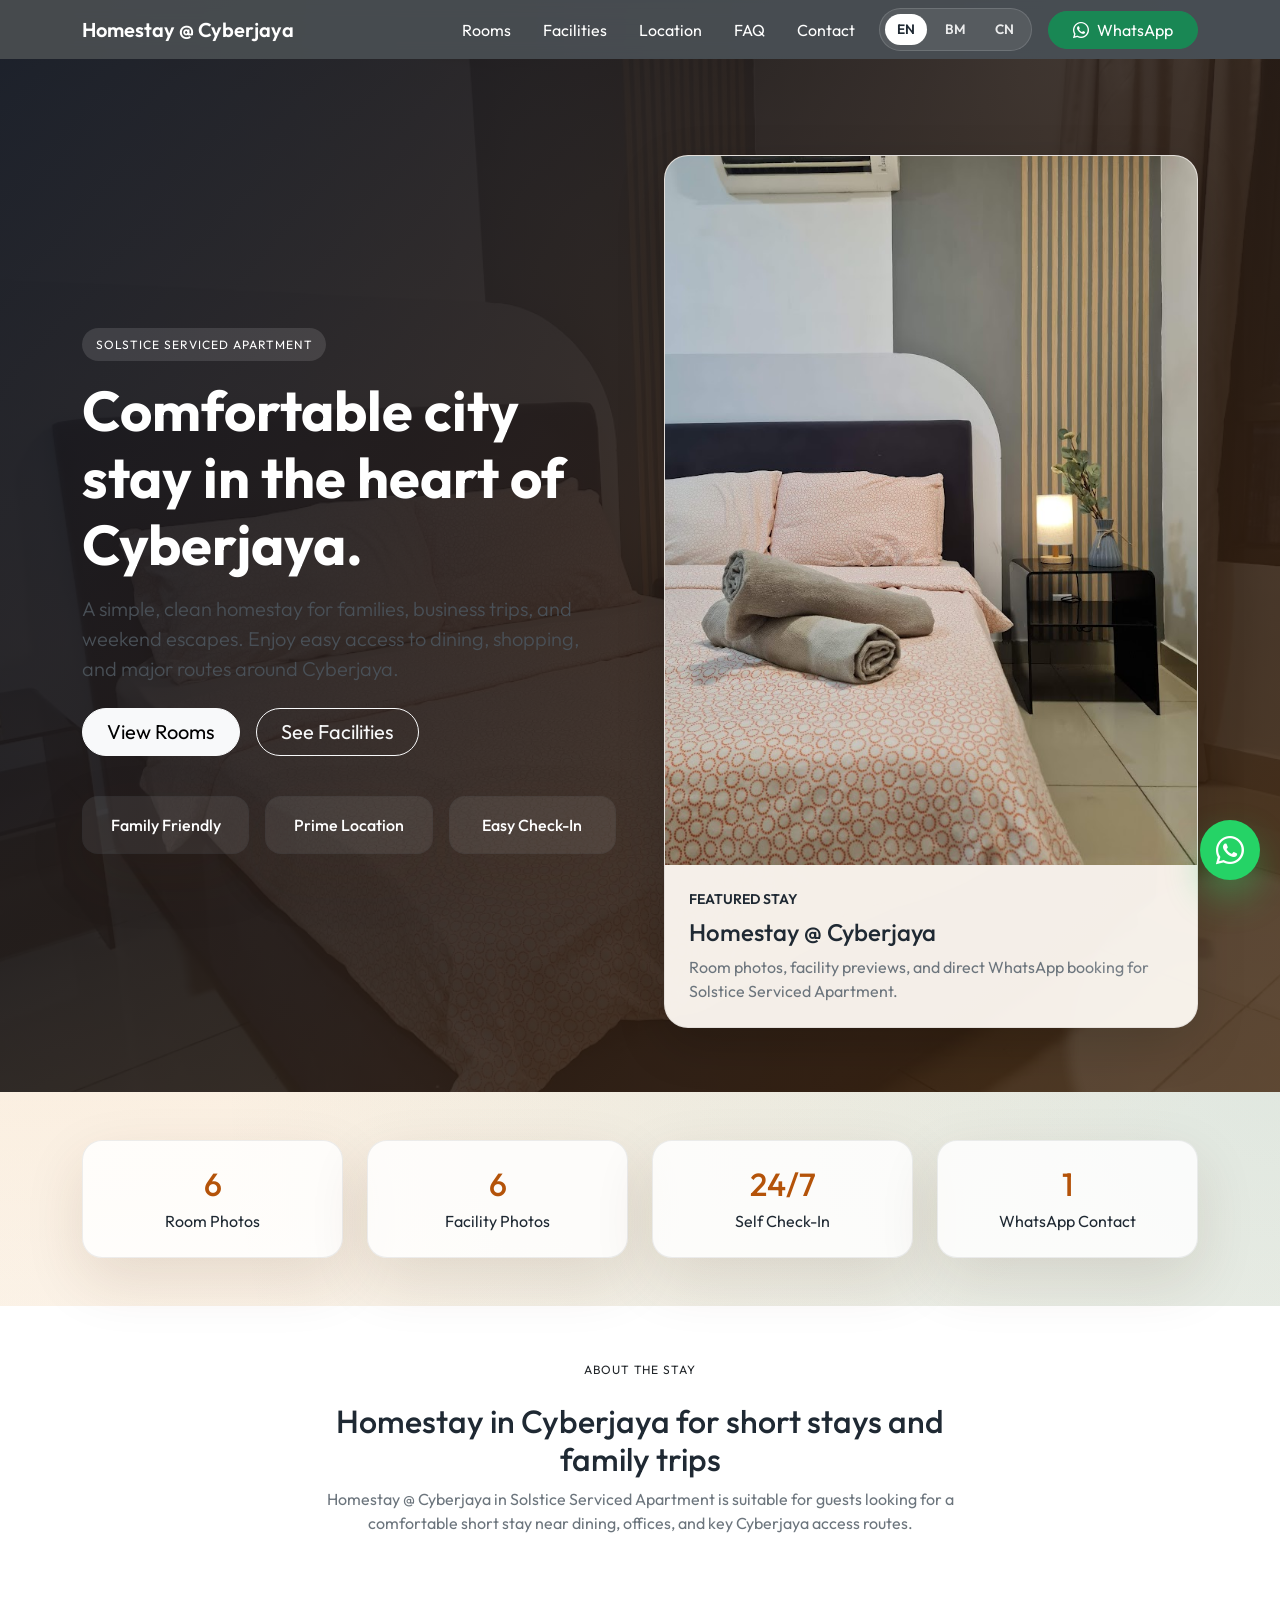
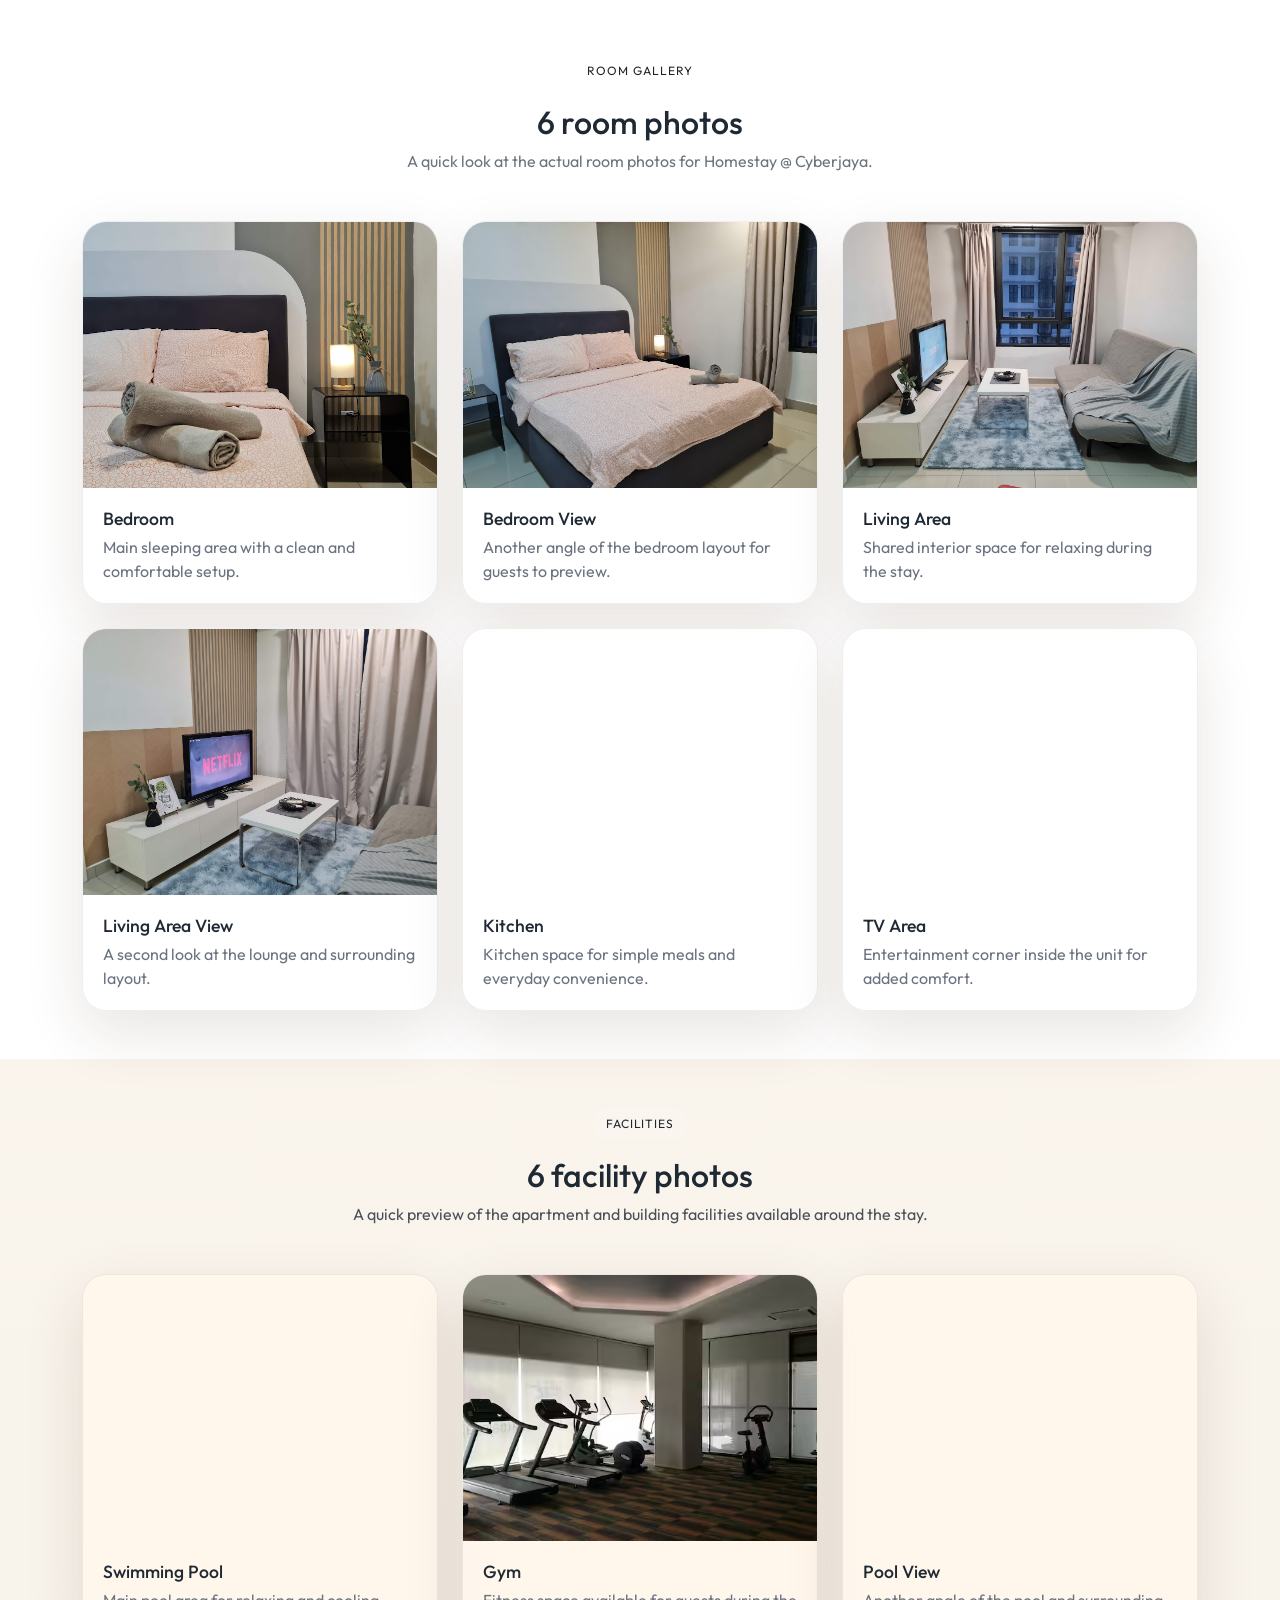
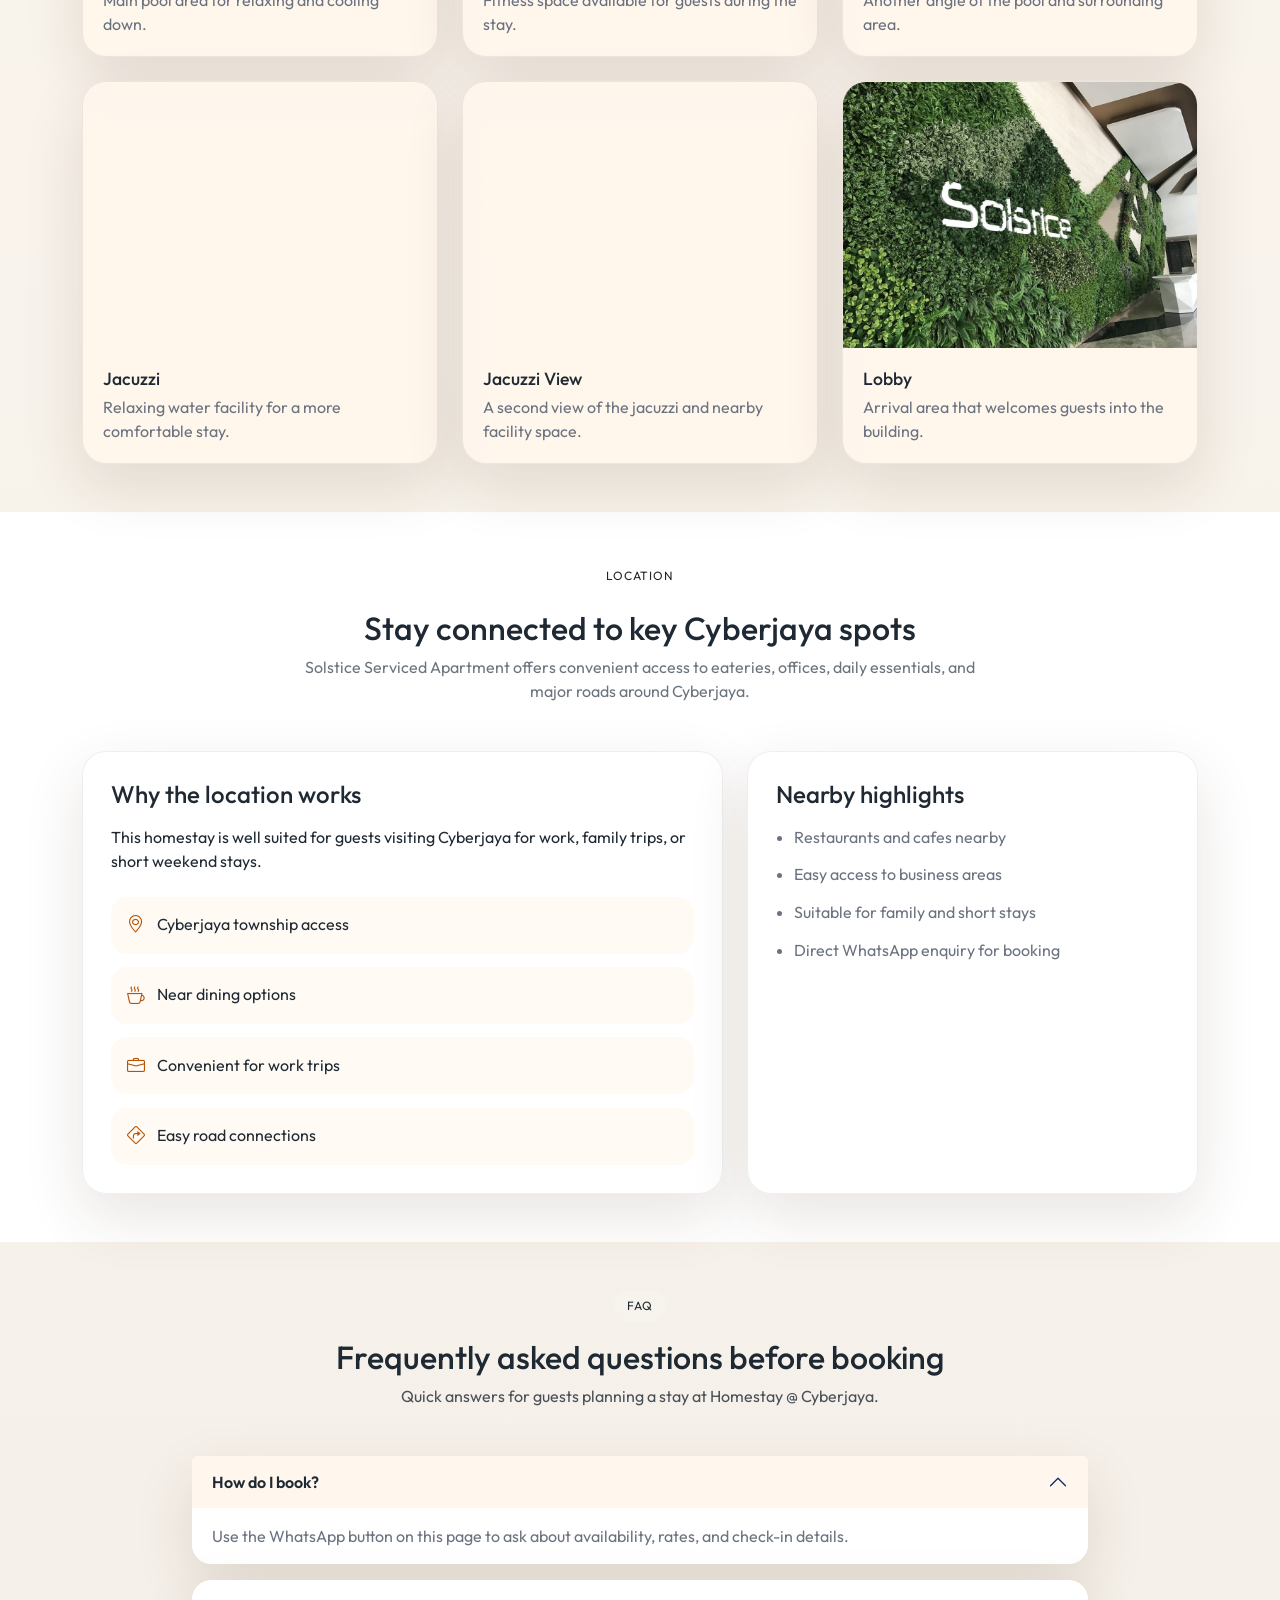
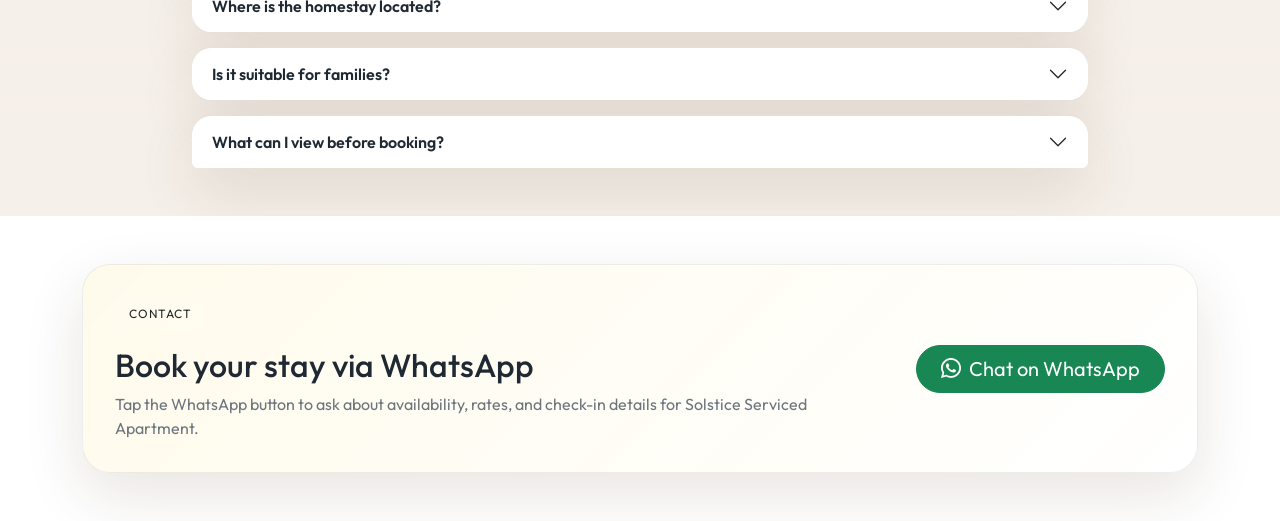
==== commit dcd15580: "Update WhatsApp contact links across multiple language pages for consistency" ====
--- a/index.html
+++ b/index.html
@@ -123,7 +123,7 @@
             </div>
           </li>
           <li class="nav-item">
-            <a class="btn btn-success rounded-pill px-4" href="https://wa.me/60123456789?text=Hi%2C%20I%20want%20to%20book%20Homestay%20%40%20Cyberjaya" target="_blank" rel="noopener noreferrer">
+            <a class="btn btn-success rounded-pill px-4" href="https://wa.me/601157668633?text=Hi%2C%20I%20would%20like%20to%20inquiry%20regarding%20Homestay%20%40%20Cyberjaya" target="_blank" rel="noopener noreferrer">
               <i class="bi bi-whatsapp me-2"></i>WhatsApp
             </a>
           </li>
@@ -340,7 +340,7 @@
               <p class="text-secondary mb-0">Tap the WhatsApp button to ask about availability, rates, and check-in details for Solstice Serviced Apartment.</p>
             </div>
             <div class="col-lg-4 text-lg-end">
-              <a class="btn btn-success btn-lg rounded-pill px-4" href="https://wa.me/60123456789?text=Hi%2C%20I%20want%20to%20book%20Homestay%20%40%20Cyberjaya" target="_blank" rel="noopener noreferrer">
+              <a class="btn btn-success btn-lg rounded-pill px-4" href="https://wa.me/601157668633?text=Hi%2C%20I%20would%20like%20to%20inquiry%20regarding%20Homestay%20%40%20Cyberjaya" target="_blank" rel="noopener noreferrer">
                 <i class="bi bi-whatsapp me-2"></i>Chat on WhatsApp
               </a>
             </div>
@@ -350,7 +350,7 @@
     </section>
   </main>
 
-  <a class="floating-whatsapp" href="https://wa.me/60123456789?text=Hi%2C%20I%20want%20to%20book%20Homestay%20%40%20Cyberjaya" target="_blank" rel="noopener noreferrer" aria-label="Contact via WhatsApp">
+  <a class="floating-whatsapp" href="https://wa.me/601157668633?text=Hi%2C%20I%20would%20like%20to%20inquiry%20regarding%20Homestay%20%40%20Cyberjaya" target="_blank" rel="noopener noreferrer" aria-label="Contact via WhatsApp">
     <i class="bi bi-whatsapp"></i>
   </a>
 
